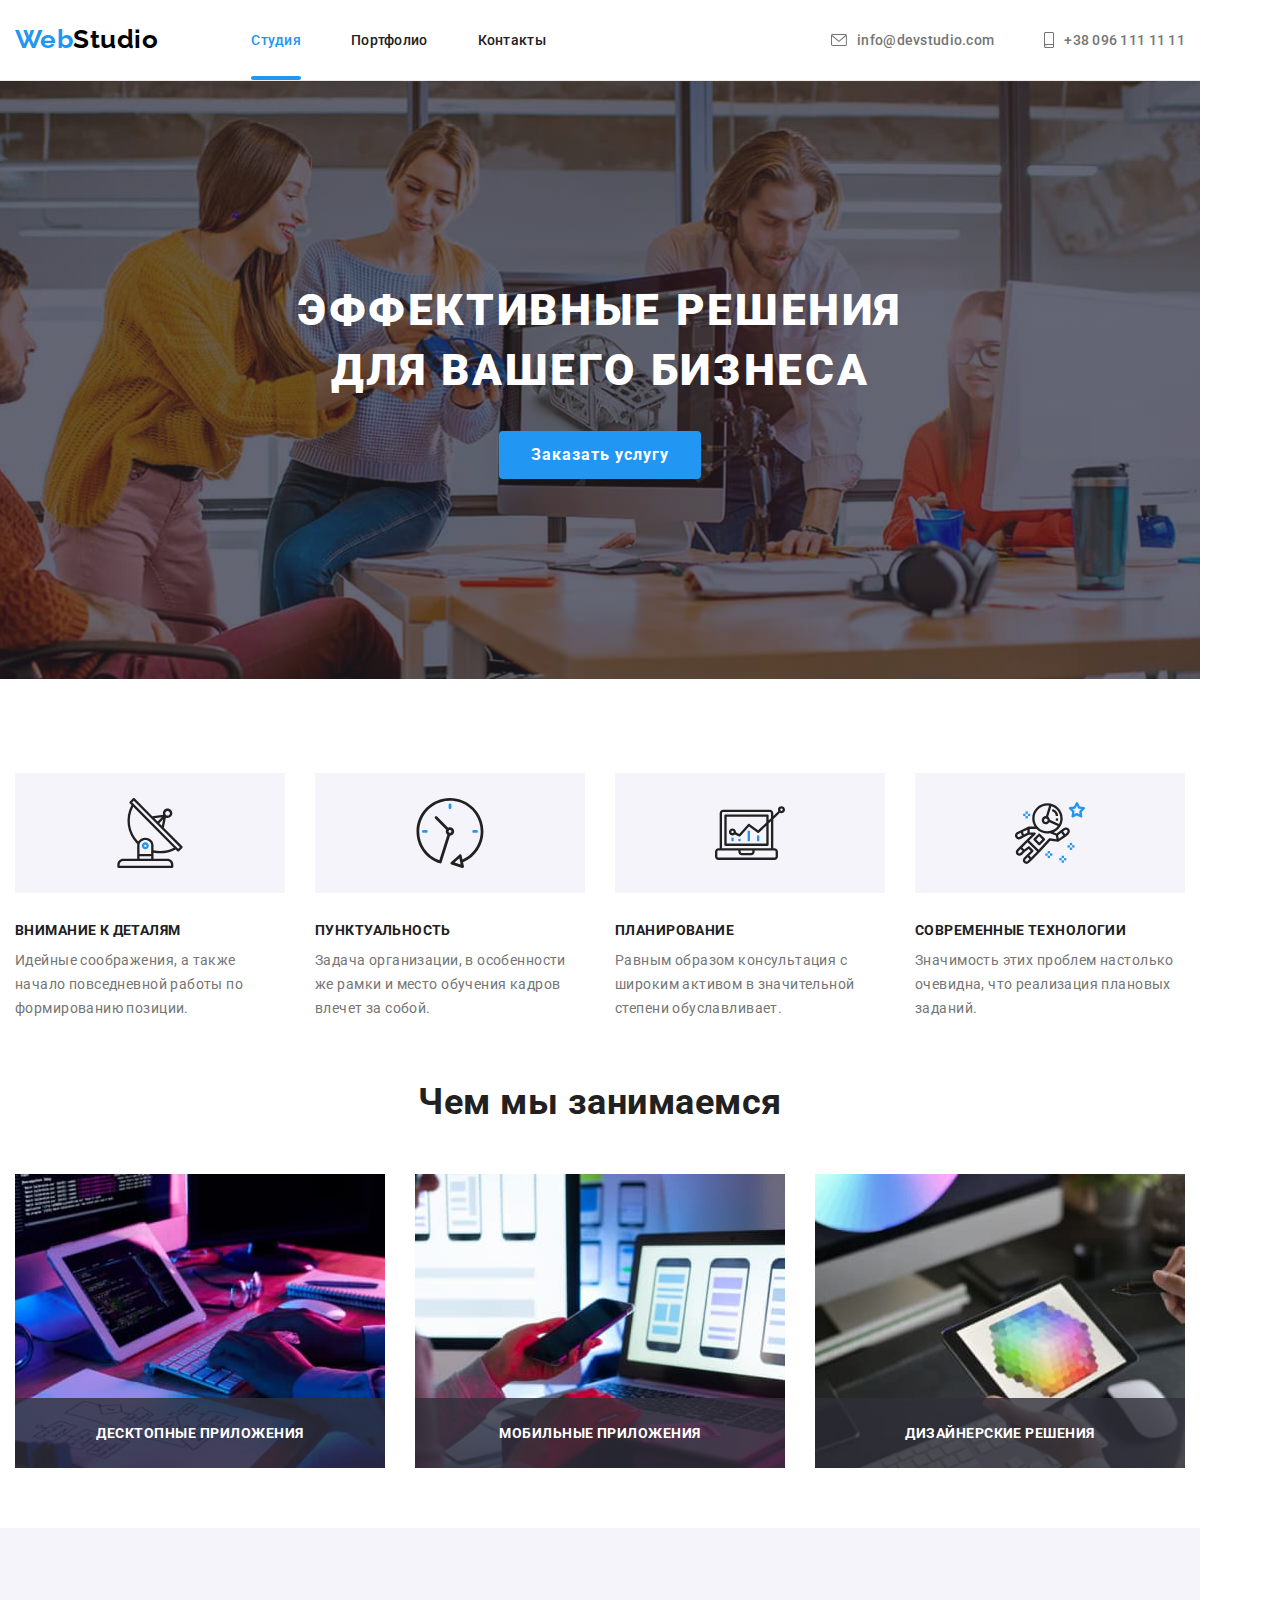
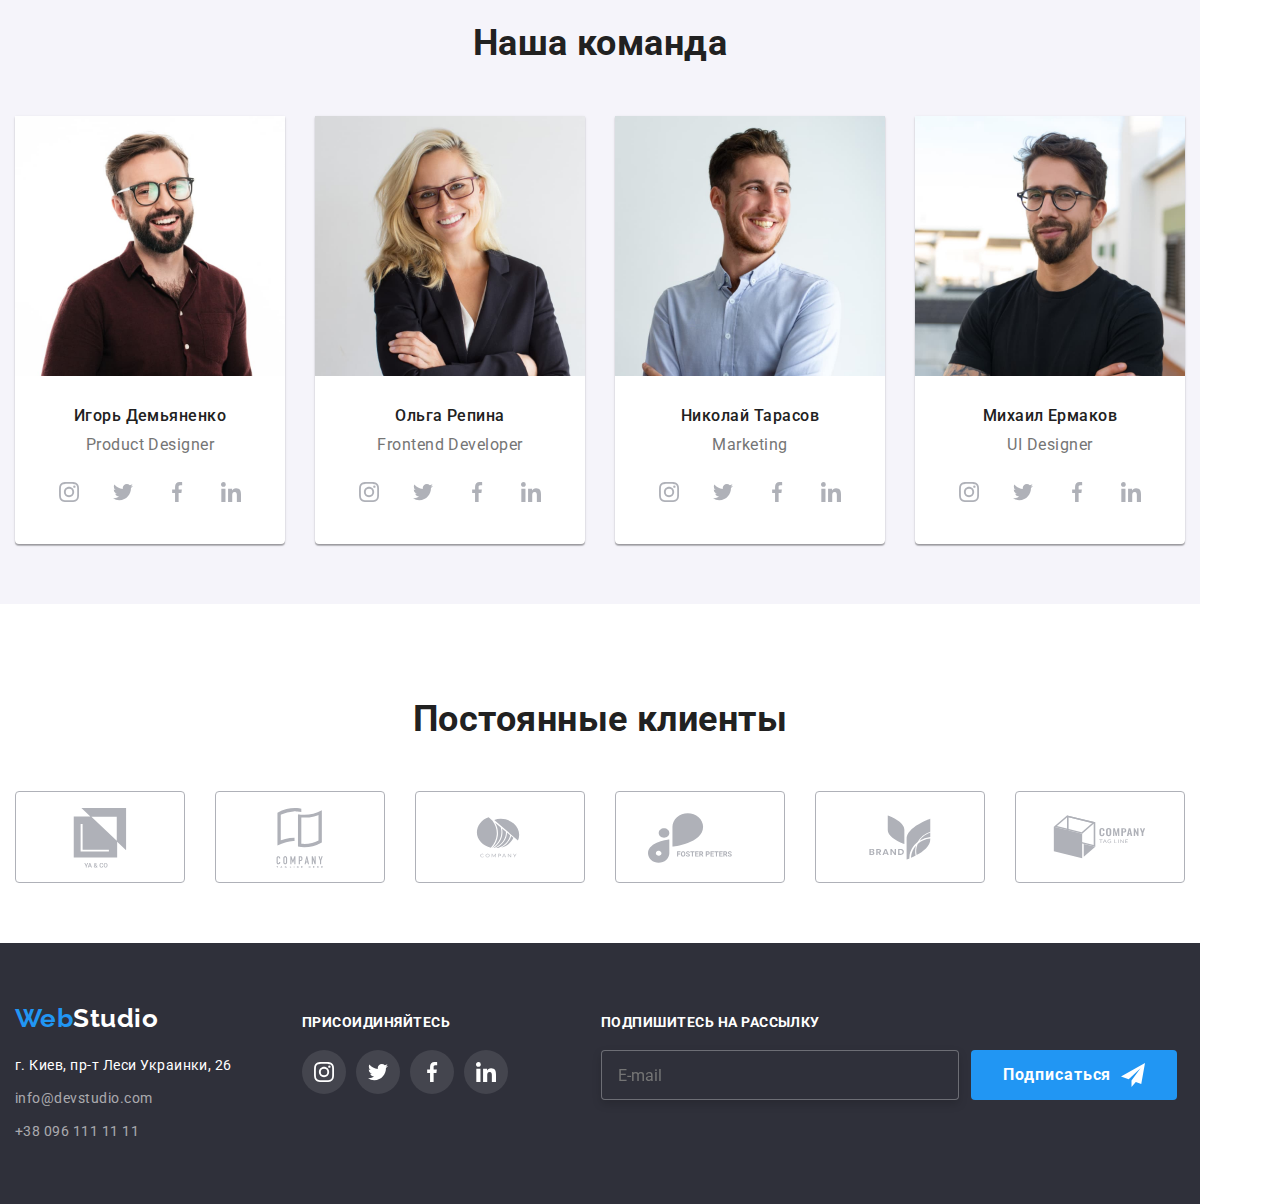
==== index.html @ 5f26db1b "0" ====
<!DOCTYPE html>
<html lang="en">
  <head>
    <meta charset="UTF-8" />
    <meta http-equiv="X-UA-Compatible" content="IE=edge" />
    <meta name="viewport" content="width=device-width, initial-scale=1.0" />
    <title>Devstudio</title>
    <link rel="preconnect" href="https://fonts.googleapis.com" />
    <link rel="preconnect" href="https://fonts.gstatic.com" crossorigin />
    <link
      href="https://fonts.googleapis.com/css2?family=Raleway:wght@700&family=Roboto:wght@400;500;700;900&display=swap"
      rel="stylesheet"
    />
    <link
      rel="stylesheet"
      href="https://cdnjs.cloudflare.com/ajax/libs/modern-normalize/1.1.0/modern-normalize.min.css"
    />
    <link rel="stylesheet" href="./css/main.min.css">
  </head>
  <body>
    <!-- HEADER -->
    <header class="page-header page-header--underline">
      <div class="page-header__positioning container">
        <nav class="main-nav">
          <a href="./index.html" class="main-logo-link">
          Web<span class="main-logo-link--black">Studio</span>
          </a>

          <ul class="main-nav__list list">
            <li class="main-nav__item"><a href="./index.html" class="main-nav__link link main-nav__link--current-page">Студия</a></li>
            <li class="main-nav__item"><a href="./portfolio.html" class="main-nav__link link">Портфолио</a></li>
            <li class="main-nav__item"><a href="" class="main-nav__link link">Контакты</a></li>
          </ul>
        </nav>
        <ul class="page-header__contact list">
          <li class="page-header__item">
            <a href="mailto:info@devstudio.com" class="page-header__link">
              <svg class="page-header__icon" width="16" height="12">
                <use class="" href="./images/symbol-defs.svg#mail"></use></svg>info@devstudio.com</a>
          </li>
          <li class="page-header__item">
            <a href="tel:+380961111111" class="page-header__link">
              <svg class="page-header__icon" width="10" height="16">
                <use class="" href="./images/symbol-defs.svg#icon-smartphone"></use>
              </svg>+38 096 111 11 11</a>
          </li>
        </ul>
      </div>
    </header>

    <main>
      <!-- HERO -->
      <section class="hero-section hero-section--overlay">
        <div class="container">
          <h1 class="hero-section__title">Эффективные решения для вашего бизнеса</h1>
          <button data-modal-open type="button" class=" button hero-section__button--positioning">Заказать услугу</button>
        </div>
      </section>

      <!-- FEATURES -->
      <section class="features section">
        <div class="container">
          <h2 class="section__title visually-hidden">Особености</h2>
          <ul class="features__list list">
            <li class="features__item">
              <div class="features__icon features__icon--antenna"></div>
              <h3 class="features__title">Внимание к деталям</h3>
              <p class="features__description">
                Идейные соображения, а также начало повседневной работы по формированию позиции.
              </p>
            </li>
            <li class="features__item">
              <div class="features__icon features__icon--clock"></div>
              <h3 class="features__title">Пунктуальность</h3>
              <p class="features__description">
                Задача организации, в особенности же рамки и место обучения кадров влечет за собой.
              </p>
            </li>
            <li class="features__item">
              <div class="features__icon features__icon--diagram"></div>
              <h3 class="features__title">Планирование</h3>
              <p class="features__description">
                Равным образом консультация с широким активом в значительной степени обуславливает.
              </p>
            </li>
            <li class="features__item">
              <div class="features__icon features__icon--astronaut"></div>
              <h3 class="features__title">Современные технологии</h3>
              <p class="features__description">
                Значимость этих проблем настолько очевидна, что реализация плановых заданий.
              </p>
            </li>
          </ul>
        </div>
      </section>

      <!-- OUR WORK -->
      <section class="our-work section">
        <div class="container">
          <h2 class="section__title">Чем мы занимаемся</h2>
          <ul class="our-work__examples-list list">
            <li class="our-work__example">
              <img src="./images/box1.jpg" alt="печатает на клавиатуре" width="370" height="294" class="example__image" />
              <h3 class="example__title">Десктопные приложения</h3>
            </li>
            <li class="our-work__example">
              <img src="./images/box2.jpg" alt="Телефон в руках" width="370" height="294" class="example__image"/>
              <h3 class="example__title">Мобильные приложения</h3>
            </li>
            <li class="our-work__example">
              <img src="./images/box3.jpg" alt="Палитра на планшете" width="370" height="294" class="example__image"/>
              <h3 class="example__title">Дизайнерские решения</h3>
            </li>
          </ul>
        </div>
      </section>

      <!-- OUR TEAM -->
      <section class="section our-team">
        <div class="container">
          <h2 class="section__title">Наша команда</h2>
          <ul class="our-team__workers-list list">
            <li class="our-team__worker">
              <img class="worker__foto"
                src="./images/igor-demianenko.jpg"
                alt="Игорь Демьяненко"
                width="270"
                height="260"
              />
              <div class="worker__description">
                <h3 class="worker__name">Игорь Демьяненко</h3>
                <p class="worker__position">Product Designer</p>
                <ul class="social-links__list list">
                  <li>
                    <a href="#" class="social__link">
                      <svg width="20" height="20" class="social__icon">
                        <use
                          href="./images/symbol-defs.svg#icon-instagram"
                          class="social-link-icon"></use>
                      </svg>
                    </a>
                  </li>
                  <li>
                    <a href="#" class="social__link">
                      <svg width="20" height="20" class="social__icon">
                        <use
                          href="./images/symbol-defs.svg#icon-twitter"
                          class="social-link-icon"></use></svg></a>
                  </li>
                  <li>
                    <a href="#" class="social__link">
                      <svg width="20" height="20" class="social__icon">
                        <use
                          href="./images/symbol-defs.svg#icon-facebook"
                          class="social-link-icon"></use></svg></a>
                  </li>
                  <li>
                    <a href="#" class="social__link">
                      <svg width="20" height="20" class="social__icon">
                        <use
                          href="./images/symbol-defs.svg#icon-linkedin"
                          class="social-link-icon"></use></svg></a>
                  </li>
                </ul>
              </div>
            </li>

            
            <li class="our-team__worker">
              <img src="./images/olga-repina.jpg" 
                alt="Ольга Репина" 
                width="270" height="260" 
                class="worker__foto"/>
              <div class="worker__description">
                <h3 class="worker__name">Ольга Репина</h3>
                <p class="worker__position">Frontend Developer</p>
                <ul class="social-links__list list">
                  <li>
                    <a href="#" class="social__link">
                      <svg width="20" height="20" class="social__icon">
                        <use
                          href="./images/symbol-defs.svg#icon-instagram"
                          class="social-link-icon"></use>
                      </svg>
                    </a>
                  </li>
                  <li>
                    <a href="#" class="social__link">
                      <svg width="20" height="20" class="social__icon">
                        <use
                          href="./images/symbol-defs.svg#icon-twitter"
                          class="social-link-icon"></use></svg></a>
                  </li>
                  <li>
                    <a href="#" class="social__link">
                      <svg width="20" height="20" class="social__icon">
                        <use
                          href="./images/symbol-defs.svg#icon-facebook"
                          class="social-link-icon"></use></svg></a>
                  </li>
                  <li>
                    <a href="#" class="social__link">
                      <svg width="20" height="20" class="social__icon">
                        <use
                          href="./images/symbol-defs.svg#icon-linkedin"
                          class="social-link-icon"></use></svg></a>
                  </li>
                </ul>
              </div>

            </li>
            <li class="our-team__worker">
              <img class="worker__foto"
                src="./images/nikolay-tarasov.jpg"
                alt="Николай Тарасов"
                width="270"
                height="260"
              />
              <div class="worker__description">
                <h3 class="worker__name">Николай Тарасов</h3>
                <p class="worker__position">Marketing</p>
                <ul class="social-links__list list">
                  <li>
                    <a href="#" class="social__link">
                      <svg width="20" height="20" class="social__icon">
                        <use
                          href="./images/symbol-defs.svg#icon-instagram"
                          class="social-link-icon"></use>
                      </svg>
                    </a>
                  </li>
                  <li>
                    <a href="#" class="social__link">
                      <svg width="20" height="20" class="social__icon">
                        <use
                          href="./images/symbol-defs.svg#icon-twitter"
                          class="social-link-icon"></use></svg></a>
                  </li>
                  <li>
                    <a href="#" class="social__link">
                      <svg width="20" height="20" class="social__icon">
                        <use
                          href="./images/symbol-defs.svg#icon-facebook"
                          class="social-link-icon"></use></svg></a>
                  </li>
                  <li>
                    <a href="#" class="social__link">
                      <svg width="20" height="20" class="social__icon">
                        <use
                          href="./images/symbol-defs.svg#icon-linkedin"
                          class="social-link-icon"></use></svg></a>
                  </li>
                </ul>
              </div>
            </li>

            <li class="our-team__worker">
              <img class="worker__foto"
                src="./images/mihail-ermakov.jpg"
                alt="Михаил Ермаков"
                width="270"
                height="260"
              />
              <div class="worker__description">
                <h3 class="worker__name">Михаил Ермаков</h3>
                <p class="worker__position">UI Designer</p>
                <ul class="social-links__list list">
                  <li>
                    <a href="#" class="social__link">
                      <svg width="20" height="20" class="social__icon">
                        <use
                          href="./images/symbol-defs.svg#icon-instagram"
                          class="social-link-icon"></use>
                      </svg>
                    </a>
                  </li>
                  <li>
                    <a href="#" class="social__link">
                      <svg width="20" height="20" class="social__icon">
                        <use
                          href="./images/symbol-defs.svg#icon-twitter"
                          class="social-link-icon"></use></svg></a>
                  </li>
                  <li>
                    <a href="#" class="social__link">
                      <svg width="20" height="20" class="social__icon">
                        <use
                          href="./images/symbol-defs.svg#icon-facebook"
                          class="social-link-icon"></use></svg></a>
                  </li>
                  <li>
                    <a href="#" class="social__link">
                      <svg width="20" height="20" class="social__icon">
                        <use
                          href="./images/symbol-defs.svg#icon-linkedin"
                          class="social-link-icon"></use></svg></a>
                  </li>
                </ul>
              </div>
            </li>
          </ul>
        </div>
      </section>

      <!-- REGULAR CLIENTS -->
      <section class="section regular-clients">
        <div class="container">
          <h2 class="section__title">Постоянные клиенты</h2>
          <ul class="regular-clients__list list">
            <li>
              <a href="" class="regular-client__link">
                <svg width="106" height="60" class="client__icon">
                  <use href="./images/symbol-defs.svg#icon-client1" class=""></use></svg ></a>
            </li>
            <li>
              <a href="" class="regular-client__link">
                <svg width="106" height="60" class="client__icon">
                  <use href="./images/symbol-defs.svg#icon-client2" class=""></use></svg></a>
            </li>
            <li>
              <a href="" class="regular-client__link">
                <svg width="106" height="60" class="client__icon">
                  <use href="./images/symbol-defs.svg#icon-client3" class=""></use></svg></a>
            </li>
            <li>
              <a href="" class="regular-client__link">
                <svg width="106" height="60" class="client__icon">
                  <use href="./images/symbol-defs.svg#icon-client4" class=""></use></svg></a>
            </li>
            <li>
              <a href="" class="regular-client__link">
                <svg width="106" height="60" class="client__icon">
                  <use href="./images/symbol-defs.svg#icon-client5" class=""></use></svg></a>
            </li>
            <li>
              <a href="" class="regular-client__link">
                <svg width="106" height="60" class="client__icon">
                  <use href="./images/symbol-defs.svg#icon-client6" class=""></use></svg></a>
            </li>
          </ul>
        </div>
      </section>

      <!-- FOOTER -->
      <footer class="footer">
        <div class="footer_container container">
          <div class="footer-container1">
          <a href="./index.html" class="main-logo-link">Web<span class="main-logo-link--white">Studio</span>
          </a>
      
            <address class="address">
              <ul class="address-list list">
                <li class="contact__map">
                  <a href="https://goo.gl/maps/SLsEW97HyVEE2NXi6" class="map_link" target="_blank"
                    rel="noreferrer nofollow noopener">г. Киев, пр-т Леси Украинки, 26</a>
                </li>
                <li class="address__email">
                  <a href="mailto:info@devstudio.com" class="address-contact">info@devstudio.com</a>
                </li>
                <li class="address__tel">
                  <a href="tel:+380961111111" class="address-contact">+38 096 111 11 11</a>
                </li>
              </ul>
            </address>
          </div>

          <div class="join__container">
            <h3 class="join__title">Присоидиняйтесь</h3>
            <ul class="join-social-links list">
              <li class="join-social-links__item">
                <a href="#" class="join-social__link">
                  <svg width="20" height="20" class="">
                    <use href="./images/symbol-defs.svg#icon-instagram" class=""></use>
                  </svg>
                </a>
              </li>

              <li class="join-social-links__item">
                <a href="#" class="join-social__link">
                  <svg width="20" height="20" class="">
                    <use href="./images/symbol-defs.svg#icon-twitter" class=""></use>
                  </svg></a>
              </li>

              <li class="join-social-links__item">
                <a href="#" class="join-social__link">
                  <svg width="20" height="20" class="">
                    <use href="./images/symbol-defs.svg#icon-facebook" class=""></use>
                  </svg></a>
              </li>

              <li class="join-social-links__item">
                <a href="#" class="join-social__link">
                  <svg width="20" height="20" class="">
                    <use href="./images/symbol-defs.svg#icon-linkedin" class=""></use>
                  </svg></a>
              </li>
            </ul>
          </div>

          <div class="subscribe__container">
            <h3 class="subscribe__title">Подпишитесь на рассылку</h3>
            <form class="subscribe__form">
              <label for="mail"></label>
              <input type="email" name="email" id="email" placeholder="E-mail" class="subscribe__email-input" />
              <button type="submit" class="button">Подписаться<svg width="24" height="24" class="">
                  <use href="./images/symbol-defs.svg#icon-send" class=""></use>
                </svg></button>
            </form>
          </div>
        </div>
      </footer>

        <!-- BACKDROP+MODAL -->
        <div class="backdrop is-hidden" data-modal>
          <div class="modal">
              <button data-modal-close class="modal-close">
              <svg width="11" height="11" class="">
              <use href="./images/symbol-defs.svg#icon-vector" class=""></use>
              </svg></button>
              <h3 class="modal__title">Оставьте свои данные, мы вам перезвоним</h3>
              <form class="modal__form">
                    <label class="form__lable">
                    <span class="form__title">Имя</span>
                    <input type="text" name="name" placeholder="" class="form__input" />
                    <svg class="form__icon" width="18" height="18">
                    <use href="./images/symbol-defs.svg#icon-person-black"></use>
                    </svg>
                    </label>
                    
              
                    <label class="form__lable">
                    <span class="form__title">Телефон</span>
                    <input type="tel" name="tel" class="form__input"/>
                    <svg class="form__icon" width="18" height="18">
                      <use href="./images/symbol-defs.svg#icon-phone-black"></use>
                    </svg>
                    </label>
                    
                  
                  
                    <label class="form__lable">
                    <span class="form__title">Почта</span>
                    <input type="email" name="mail" class="form__input"/>
                    <svg class="form__icon" width="18" height="18">
                      <use href="./images/symbol-defs.svg#icon-email-black"></use>
                    </svg>
                    </label>
                    

                  
                  <label class="form__lable">
                    <span class="form__title">Комментарий</span>
                    <textarea class="comment-area form__input" name="comment" placeholder="Введите текст"></textarea>
                  </label>
                  
                  <label class="field">
                  <input type="checkbox" name="checkbox" class="checkbox" />
                  <span class="check-icon"></span>
                  Соглашаюсь с рассылкой и принимаю<a href="" class="agreement-conditions">Условия договора</a>
                  </label>
                
                  <button type="submit" class="button">Отправить</button>
                
              </form>
          </div>
        </div>
    </main>
    <script src="./js/modal.js"></script>
  </body>
</html>
---- css/main.min.css ----
:root{--accent-color: #2196f3;--primary-white-color: #ffffff;--title-text-color: #212121;--text-color: #757575;--icon-grey: #afb1b8}body{background-color:var(--primary-white-color);color:#212121;font-family:Roboto, sans-serif;font-style:normal;letter-spacing:0.03em}@media screen and (min-width: 480px){body{width:480px}}@media screen and (min-width: 768px){body{width:768px}}@media screen and (min-width: 1200px){body{width:1200px}}button{font-family:'Roboto'}img{display:block}.section{padding-bottom:94px}@media screen and (min-width: 480px){.section{padding-bottom:60px}}.container{width:1200px;padding-left:15px;padding-right:15px;margin-left:auto;margin-right:auto}@media screen and (min-width: 480px){.container{width:480px}}@media screen and (min-width: 768px){.container{width:768px}}@media screen and (min-width: 1200px){.container{width:1200px}}a{text-decoration:none}.list{list-style:none}h1,h2,h3,ul,p{margin:0;padding:0}link{text-decoration:none}.visually-hidden{position:absolute;width:1px;height:1px;margin:-1px;border:0;padding:0;white-space:nowrap;clip-path:inset(100%);clip:rect(0 0 0 0);overflow:hidden}.page-header--underline{border-bottom:1px solid #ececec}.page-header__positioning{display:flex;align-items:center}.page-header .main-logo-link{margin-right:93px}.main-nav{display:flex;justify-content:start;align-items:center}.main-logo-link{color:var(--accent-color);font-family:'Raleway';font-weight:700;font-size:26px;line-height:1.2}@media screen and (max-width: 1199px){.main-logo-link{line-height:1.16}}.main-logo-link--black{color:black}.main-logo-link--white{color:var(--primary-white-color)}.main-nav__list{display:flex}.main-nav__item+.main-nav__item{margin-left:50px}.main-nav__link{display:block;position:relative;padding-top:32px;padding-bottom:32px;transition:color 250ms cubic-bezier(0.4, 0, 0.2, 1);color:var(--title-text-color);font-weight:500;font-size:14px;line-height:16px;letter-spacing:0.02em}.main-nav__link:hover,.main-nav__link:focus{color:var(--accent-color);fill:var(--accent-color);cursor:pointer}.main-nav__link--current-page{color:var(--accent-color)}.main-nav__link--current-page::after{position:absolute;bottom:0;display:block;content:'';width:100%;height:4px;background-color:var(--accent-color);border-radius:2px}.page-header__contact{display:flex;justify-content:flex-end;margin-left:auto}.page-header__item{display:flex;align-items:center}.page-header__item+.page-header__item{margin-left:50px}.page-header__link{display:flex;align-items:center;color:var(--text-color);font-weight:500;font-size:14px;line-height:1.15;letter-spacing:0.02em;transition:color 250ms cubic-bezier(0.4, 0, 0.2, 1)}.page-header__link:hover,.page-header__link:focus{color:var(--accent-color);fill:var(--accent-color);cursor:pointer}.page-header__icon{fill:currentColor;margin-right:10px}.hero-section{padding-top:200px;padding-bottom:200px}@media screen and (max-width: 1199px){.hero-section{padding-top:118px;padding-bottom:118px}}.hero-section--overlay{max-width:1600px;margin:0 auto;background-color:#c4c4c4;background-image:linear-gradient(to right, rgba(47,48,58,0.4), rgba(47,48,58,0.4)),url(../images/hero-foto.jpg);background-position:center;background-size:cover}.hero-section__title{color:var(--primary-white-color);font-weight:900;font-size:44px;line-height:1.36;text-align:center;letter-spacing:0.06em;text-transform:uppercase;width:696px;margin-left:auto;margin-right:auto;margin-bottom:30px}@media screen and (max-width: 1199px){.hero-section__title{font-size:26px;line-height:1.6;width:360px}}.button{display:flex;align-items:center;justify-content:center;min-width:200px;margin-left:auto;margin-right:auto;padding:10px 32px;color:var(--primary-white-color);background-color:var(--accent-color);font-weight:700;font-size:16px;line-height:1.8;letter-spacing:0.06em;border-radius:4px;border:none;transition:background-color 250ms cubic-bezier(0.4, 0, 0.2, 1)}.button:hover,.button:focus{background-color:#188ce8}.features{padding-top:94px}@media screen and (max-width: 1199px){.features{padding-top:60px}}.features__list{display:flex}@media screen and (max-width: 767px){.features__list{display:block}}.features__item{width:270px}@media screen and (max-width: 767px){.features__item{width:450px}}.features__icon::before{content:'';display:block;height:120px;margin-bottom:30px;background-repeat:no-repeat;background-position:center;background-color:#f5f4fa}.features__icon--antenna::before{background-image:url(../images/css-images/antenna.svg)}.features__icon--clock::before{background-image:url(../images/css-images/clock.svg)}.features__icon--diagram::before{background-image:url(../images/css-images/diagram.svg)}.features__icon--astronaut::before{background-image:url(../images/css-images/astronaut.svg)}.features__title+.features__description{margin-top:10px}.features__title{font-style:normal;font-weight:700;font-size:14px;line-height:1.14;letter-spacing:0.03em;text-transform:uppercase;color:var(--title-text-color)}@media screen and (max-width: 767px){.features__title{text-align:center}}.features__item+.features__item{margin-left:30px}@media screen and (max-width: 767px){.features__item+.features__item{margin-left:0;margin-top:30px}}.features__description{font-size:14px;line-height:1.71;color:var(--text-color);letter-spacing:0.03em}@media screen and (max-width: 1199px){.our-work{display:none}}.section__title{text-align:center;font-weight:700;font-size:36px;line-height:1.2}@media screen and (max-width: 1199px){.section__title{font-size:28px;line-height:1.18}}.section__title+.our-work__examples-list{margin-top:50px}.our-work__examples-list{display:flex}.our-work__example+.our-work__example{margin-left:30px}.our-work__example{position:relative}.example__title{position:absolute;bottom:0;display:flex;justify-content:center;align-items:center;width:100%;height:70px;background:rgba(47,48,58,0.8);font-weight:700;font-size:14px;line-height:1.15;text-transform:uppercase;color:var(--primary-white-color)}.our-team{background-color:#f5f4fa;padding-top:94px}@media screen and (max-width: 1199px){.our-team{padding-top:60px}}.section__title+.our-team__workers-list{margin-top:50px}@media screen and (max-width: 1199px){.section__title+.our-team__workers-list{margin-top:30px}}.our-team__workers-list{display:flex}@media screen and (max-width: 767px){.our-team__workers-list{display:block}}.our-team__worker{background-color:var(--primary-white-color);box-shadow:0px 1px 3px rgba(0,0,0,0.12),0px 1px 1px rgba(0,0,0,0.14),0px 2px 1px rgba(0,0,0,0.2);border-radius:0px 0px 4px 4px}@media screen and (max-width: 767px){.our-team__worker:not(:last-child){margin-bottom:30px}}.our-team__worker+.our-team__worker{margin-left:30px}@media screen and (max-width: 767px){.our-team__worker+.our-team__worker{margin-left:0px}}@media screen and (max-width: 767px){.worker__foto{width:450px;height:460px}}.worker__description{padding-top:30px;padding-bottom:30px}@media screen and (max-width: 1199px){.worker__description{padding-bottom:24px}}.worker__name{text-align:center;font-weight:500;font-size:16px;line-height:1.2}.worker__position{text-align:center;font-size:16px;line-height:1.2;color:var(--text-color)}.worker__name+.worker__position{margin-top:10px;margin-bottom:16px}.social-links__list{display:flex;width:206px;margin-left:auto;margin-right:auto;justify-content:space-between}.social__link{display:inline-block;padding:12px;fill:var(--icon-grey);width:44px;height:44px;border-radius:50%;transition:fill 250ms cubic-bezier(0.4, 0, 0.2, 1);transition:background-color 250ms cubic-bezier(0.4, 0, 0.2, 1)}.social__link:hover,.social__link:focus{fill:var(--primary-white-color);border-radius:50%;background-color:#2196f3}.regular-clients{padding-top:94px}@media screen and (max-width: 1199px){.regular-clients{padding-top:60px}}.section__title+.regular-clients__list{margin-top:50px}@media screen and (max-width: 1199px){.section__title+.regular-clients__list{margin-top:30px}}.regular-clients__list{display:flex;justify-content:space-between}@media screen and (max-width: 767px){.regular-clients__list{width:480px;margin:0 -15px}}.regular-client__link{display:flex;width:170px;height:92px;border:1px solid var(--icon-grey);fill:var(--icon-grey);box-sizing:border-box;border-radius:4px;transition:fill 250ms cubic-bezier(0.4, 0, 0.2, 1);transition:border 250ms cubic-bezier(0.4, 0, 0.2, 1)}.regular-client__link:hover,.regular-client__link:focus{border:1px solid var(--accent-color);fill:var(--accent-color)}@media screen and (max-width: 767px){.regular-client__link{width:210px;margin:0 15px}}.client__icon{display:inline-block;margin:16px 32px}.footer{background-color:#2f303a;padding-top:60px;padding-bottom:60px}.footer_container{display:flex;align-items:baseline}.main-logo-link+.address{margin-top:20px}.map_link{color:var(--primary-white-color);font-style:normal;font-size:14px;line-height:1.7}.contact__map+.address__email{margin-top:9px}.address__email+.address__tel{margin-top:9px}.address-contact{display:block;color:var(--text-color);font-style:normal;font-size:14px;line-height:1.7;color:rgba(255,255,255,0.6);transition:color 250ms cubic-bezier(0.4, 0, 0.2, 1)}.address-contact:hover,.address-contact:focus{color:var(--accent-color)}.footer-container1+.join__container{margin-left:70px}.join__title,.subscribe__title{margin-bottom:20px;color:var(--primary-white-color);font-weight:700;font-size:14px;line-height:1.15;text-transform:uppercase}.join-social-links{display:flex;width:206px;margin-left:auto;margin-right:auto;justify-content:space-between}.join-social-links__item{width:44px;height:44px}.join-social__link{width:100%;height:100%;display:flex;justify-content:center;align-items:center;border-radius:50%;background:rgba(255,255,255,0.1);fill:var(--primary-white-color);transition:background-color 250ms cubic-bezier(0.4, 0, 0.2, 1)}.join-social__link:hover,.join-social__link:focus{background-color:#2196f3}.join__container+.subscribe__container{margin-left:93px}.subscribe__form{display:flex}.subscribe__email-input{width:358px;height:50px;border:1px solid rgba(255,255,255,0.3);filter:drop-shadow(0px 4px 4px rgba(0,0,0,0.15));border-radius:4px;background-color:#2F303A;padding-left:16px;color:var(--primary-white-color)}.subscribe__email-input:hover,.subscribe__email-input:focus{border:1px solid var(--accent-color);outline:none}.subscribe__email-input+.button{margin-left:12px}.button svg{margin-left:10px}.backdrop{position:fixed;top:0;left:0;width:100%;height:100%;opacity:1;transition:opacity 1000ms, visibility 1000ms;background:rgba(0,0,0,0.2)}.is-hidden{visibility:hidden;opacity:0;pointer-events:none}.backdrop.is-hidden .modal{transform:translate(-50%, -50%) scale(1.2)}.backdrop .modal{position:absolute;top:50%;left:50%;transform:translate(-50%, -50%) scale(1);transition:transform 250ms;width:528px;height:581px;background-color:var(--primary-white-color);box-shadow:0px 1px 3px rgba(0,0,0,0.12),0px 1px 1px rgba(0,0,0,0.14),0px 2px 1px rgba(0,0,0,0.2);border-radius:4px}.modal-close{position:absolute;transition:fill 250ms cubic-bezier(0.4, 0, 0.2, 1);top:8px;right:8px;display:flex;justify-content:center;align-items:center;padding-left:7px;padding-top:2px;width:30px;height:30px;background-color:var(--primary-white-color);border:1px solid rgba(0,0,0,0.1);border-radius:50%}.modal-close:hover,.modal-close:focus{fill:var(--accent-color)}.modal__title{margin-bottom:12px}.modal{display:flex;flex-direction:column;align-items:center;padding:40px}.form__lable{position:relative;display:flex;flex-direction:column;color:var(--text-color)}.form__lable+.form__lable{margin-top:10px}.form__title{display:block;margin-bottom:4px;font-weight:400;font-size:12px;line-height:14px;letter-spacing:0.01em}.form__input{display:flex;flex-direction:column;width:448px;height:40px;padding-left:40px;border:1px solid rgba(33,33,33,0.2);border-radius:4px;transition:border 250ms cubic-bezier(0.4, 0, 0.2, 1);outline:none}.form__input:hover,.form__input:focus{border-color:var(--accent-color)}.form__input:hover+.form__icon,.form__input:focus+.form__icon{fill:var(--accent-color)}.form__icon{position:absolute;top:30px;left:12px;transition:fill 250ms cubic-bezier(0.4, 0, 0.2, 1)}.comment{width:448px;font-weight:400;font-size:12px;line-height:14px;letter-spacing:0.01em;color:var(--text-color)}.comment-area{resize:none;padding:12px 16px;height:120px;font-weight:400;font-size:12px;line-height:14px;letter-spacing:0.01em}.checkbox{position:absolute;width:1px;height:1px;margin:-1px;border:0;padding:0;clip:rect(0 0 0 0);overflow:hidden}.check-icon{display:inline-block;width:16px;height:15px;margin-right:8px;border:2px solid #2a2a2a;border-radius:2px;transition:background-color 250ms cubic-bezier(0.4, 0, 0.2, 1)}.checkbox:checked+.check-icon{border-color:transparent;background-color:var(--accent-color);background-image:url(../images/Vector1.svg);background-repeat:no-repeat;background-size:contain;background-origin:border-box}.field{display:flex;justify-content:center;align-items:center;height:24px;margin-top:20px;margin-bottom:30px;margin-left:auto;margin-right:auto;display:flex;flex-direction:row;align-items:center;font-weight:400;font-size:14px;line-height:1.71;letter-spacing:0.03em;color:var(--text-color)}.agreement-conditions{margin-left:3px;color:var(--accent-color);text-decoration:underline}.potrtfolio{padding-top:94px}.filtr__list{display:flex;justify-content:center}.filtr__item+.filtr__item{margin-left:8px}.filtr__button{font-weight:500;font-size:16px;line-height:1.6;text-align:center;border-radius:4px;border-style:none;padding:6px 22px;background-color:#f5f4fa;transition:box-shadow 250ms cubic-bezier(0.4, 0, 0.2, 1),color 250ms cubic-bezier(0.4, 0, 0.2, 1),background-color 250ms cubic-bezier(0.4, 0, 0.2, 1)}.filtr__button:hover,.filtr__button:focus{color:var(--primary-white-color);background-color:var(--accent-color);cursor:pointer;box-shadow:0px 3px 1px rgba(0,0,0,0.1),0px 1px 2px rgba(0,0,0,0.08),0px 2px 2px rgba(0,0,0,0.12)}.filtr__list+.projects__list{margin-top:50px}.projects__list{display:flex;flex-wrap:wrap;margin:-15px}.projects__item{margin:15px;width:370px;box-sizing:border-box}.project__link{display:flex;flex-direction:column}.project__link:hover .project__overlay,.project__link:focus .project__overlay{transform:translatey(0);box-shadow:0px 1px 1px rgba(0,0,0,0.12),0px 4px 4px rgba(0,0,0,0.06),1px 4px 6px rgba(0,0,0,0.16);cursor:pointer}.project__card{padding:20px 24px;border:1px solid #eeeeee;border-top:none}.project__title{color:var(--title-text-color);font-weight:700;font-size:18px;line-height:2;letter-spacing:0.06em;text-align:left;margin-bottom:4px}.project__description{font-size:16px;line-height:1.8;color:var(--text-color)}.project__product{position:relative;overflow:hidden;display:flex}.project__overlay{position:absolute;top:0;right:0;transform:translatey(100%);transition:transform 250ms cubic-bezier(0.4, 0, 0.2, 1);padding:63px 24px;font-weight:400;font-size:18px;line-height:1.56;letter-spacing:0.03em;color:var(--primary-white-color);background:rgba(33,150,243,0.9)}
/*# sourceMappingURL=main.min.css.map */
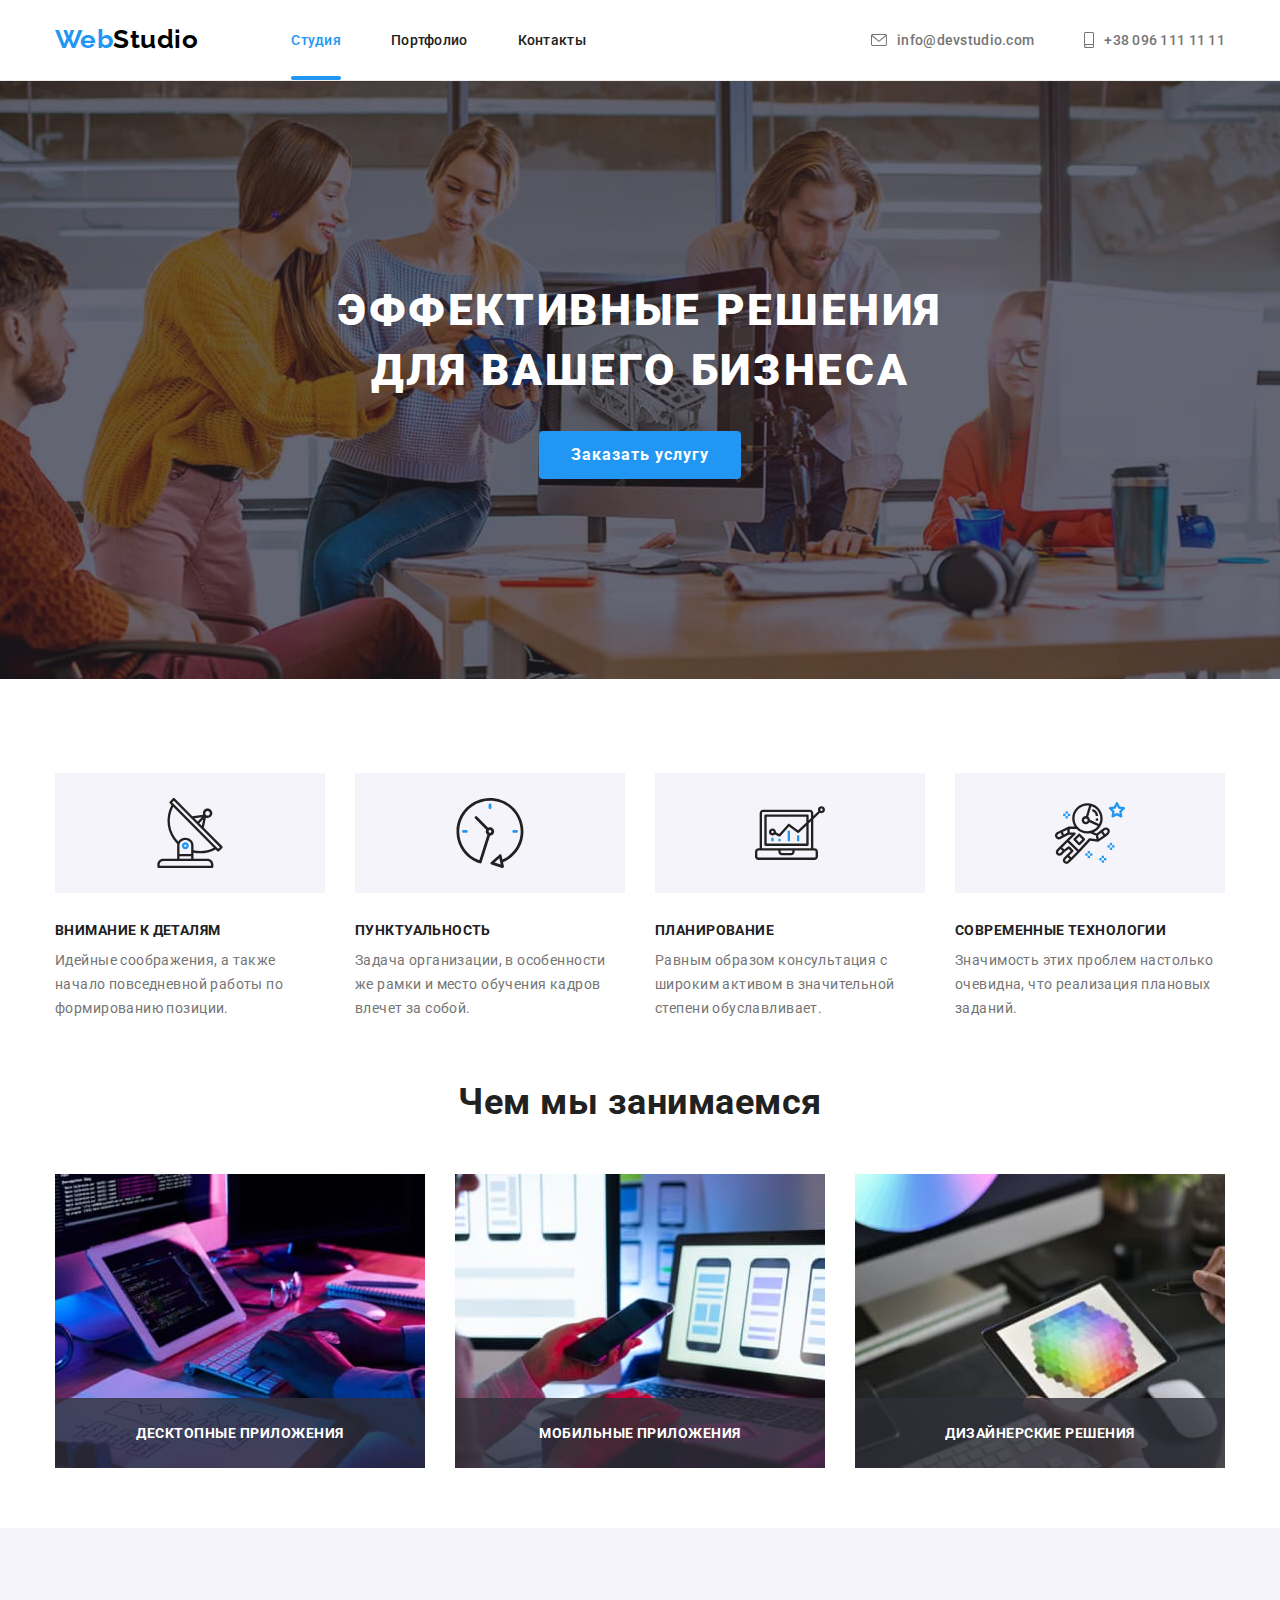
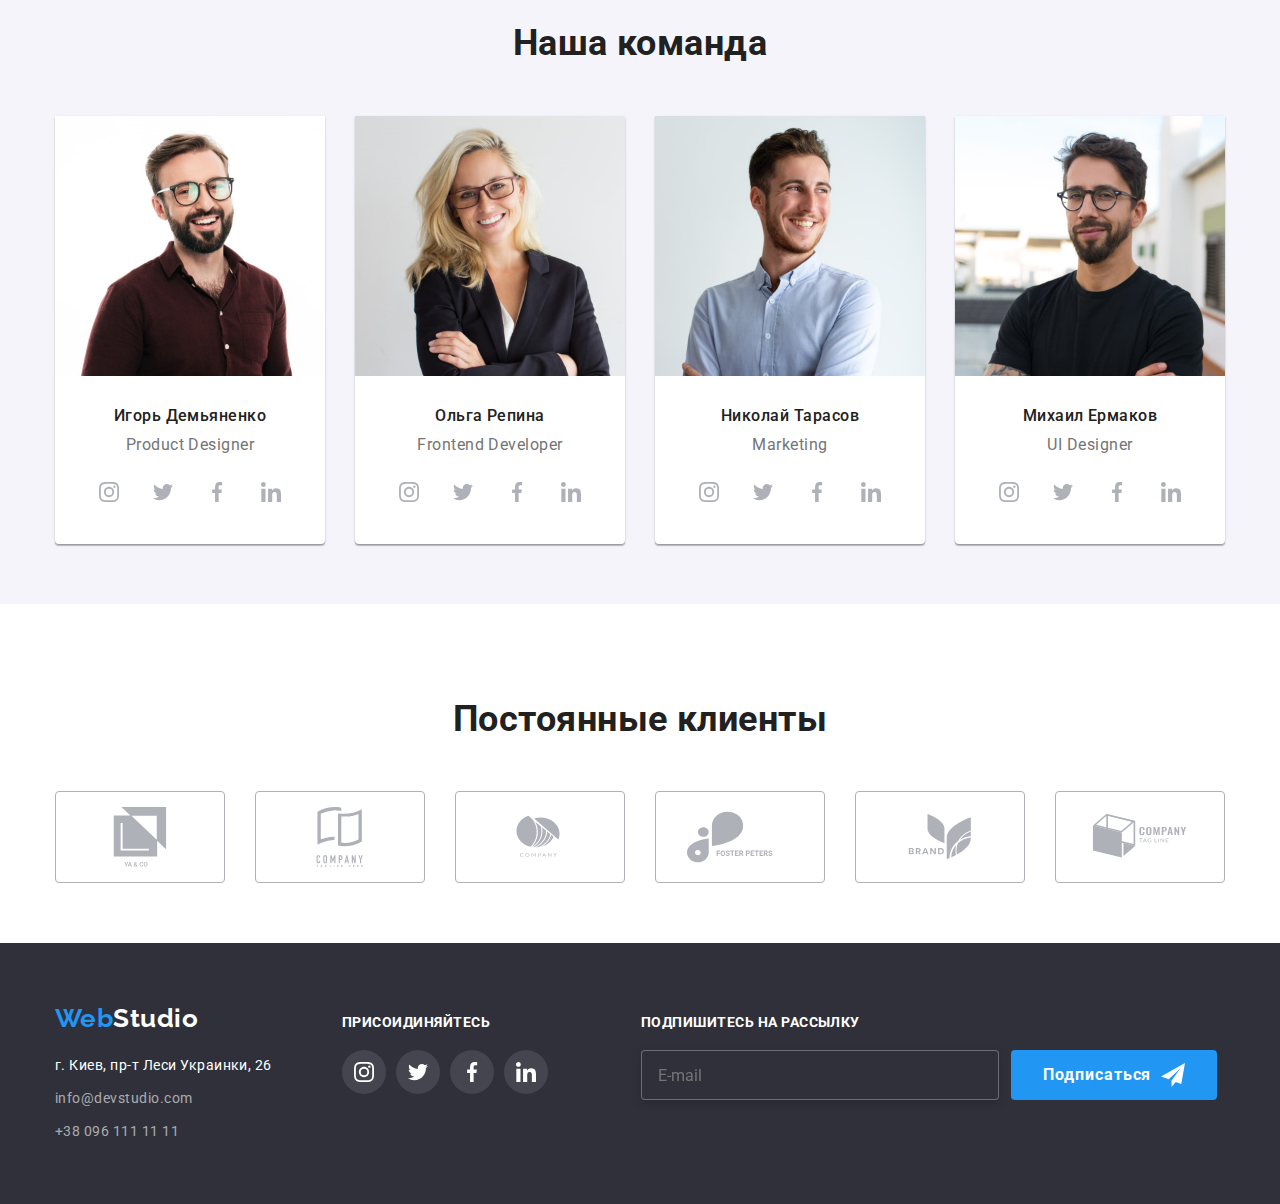
==== commit 36a0a858: "0" ====
--- a/index.html
+++ b/index.html
@@ -307,32 +307,32 @@
         <div class="container">
           <h2 class="section__title">Постоянные клиенты</h2>
           <ul class="regular-clients__list list">
+            <li class="regular-clients__item">
+              <a href="" class="regular-client__link">
+                <svg width="106" height="60" class="client__icon">
+                  <use href="./images/symbol-defs.svg#icon-client1" class=""></use></svg ></a>
+            </li>
             <li>
               <a href="" class="regular-client__link">
                 <svg width="106" height="60" class="client__icon">
-                  <use href="./images/symbol-defs.svg#icon-client1" class=""></use></svg ></a>
-            </li>
-            <li>
-              <a href="" class="regular-client__link">
-                <svg width="106" height="60" class="client__icon">
                   <use href="./images/symbol-defs.svg#icon-client2" class=""></use></svg></a>
             </li>
-            <li>
+            <li class="regular-clients__item">
               <a href="" class="regular-client__link">
                 <svg width="106" height="60" class="client__icon">
                   <use href="./images/symbol-defs.svg#icon-client3" class=""></use></svg></a>
             </li>
-            <li>
+            <li class="regular-clients__item">
               <a href="" class="regular-client__link">
                 <svg width="106" height="60" class="client__icon">
                   <use href="./images/symbol-defs.svg#icon-client4" class=""></use></svg></a>
             </li>
-            <li>
+            <li class="regular-clients__item">
               <a href="" class="regular-client__link">
                 <svg width="106" height="60" class="client__icon">
                   <use href="./images/symbol-defs.svg#icon-client5" class=""></use></svg></a>
             </li>
-            <li>
+            <li class="regular-clients__item">
               <a href="" class="regular-client__link">
                 <svg width="106" height="60" class="client__icon">
                   <use href="./images/symbol-defs.svg#icon-client6" class=""></use></svg></a>
--- a/css/main.min.css
+++ b/css/main.min.css
@@ -1,2 +1,2 @@
-:root{--accent-color: #2196f3;--primary-white-color: #ffffff;--title-text-color: #212121;--text-color: #757575;--icon-grey: #afb1b8}body{background-color:var(--primary-white-color);color:#212121;font-family:Roboto, sans-serif;font-style:normal;letter-spacing:0.03em}@media screen and (min-width: 480px){body{width:480px}}@media screen and (min-width: 768px){body{width:768px}}@media screen and (min-width: 1200px){body{width:1200px}}button{font-family:'Roboto'}img{display:block}.section{padding-bottom:94px}@media screen and (min-width: 480px){.section{padding-bottom:60px}}.container{width:1200px;padding-left:15px;padding-right:15px;margin-left:auto;margin-right:auto}@media screen and (min-width: 480px){.container{width:480px}}@media screen and (min-width: 768px){.container{width:768px}}@media screen and (min-width: 1200px){.container{width:1200px}}a{text-decoration:none}.list{list-style:none}h1,h2,h3,ul,p{margin:0;padding:0}link{text-decoration:none}.visually-hidden{position:absolute;width:1px;height:1px;margin:-1px;border:0;padding:0;white-space:nowrap;clip-path:inset(100%);clip:rect(0 0 0 0);overflow:hidden}.page-header--underline{border-bottom:1px solid #ececec}.page-header__positioning{display:flex;align-items:center}.page-header .main-logo-link{margin-right:93px}.main-nav{display:flex;justify-content:start;align-items:center}.main-logo-link{color:var(--accent-color);font-family:'Raleway';font-weight:700;font-size:26px;line-height:1.2}@media screen and (max-width: 1199px){.main-logo-link{line-height:1.16}}.main-logo-link--black{color:black}.main-logo-link--white{color:var(--primary-white-color)}.main-nav__list{display:flex}.main-nav__item+.main-nav__item{margin-left:50px}.main-nav__link{display:block;position:relative;padding-top:32px;padding-bottom:32px;transition:color 250ms cubic-bezier(0.4, 0, 0.2, 1);color:var(--title-text-color);font-weight:500;font-size:14px;line-height:16px;letter-spacing:0.02em}.main-nav__link:hover,.main-nav__link:focus{color:var(--accent-color);fill:var(--accent-color);cursor:pointer}.main-nav__link--current-page{color:var(--accent-color)}.main-nav__link--current-page::after{position:absolute;bottom:0;display:block;content:'';width:100%;height:4px;background-color:var(--accent-color);border-radius:2px}.page-header__contact{display:flex;justify-content:flex-end;margin-left:auto}.page-header__item{display:flex;align-items:center}.page-header__item+.page-header__item{margin-left:50px}.page-header__link{display:flex;align-items:center;color:var(--text-color);font-weight:500;font-size:14px;line-height:1.15;letter-spacing:0.02em;transition:color 250ms cubic-bezier(0.4, 0, 0.2, 1)}.page-header__link:hover,.page-header__link:focus{color:var(--accent-color);fill:var(--accent-color);cursor:pointer}.page-header__icon{fill:currentColor;margin-right:10px}.hero-section{padding-top:200px;padding-bottom:200px}@media screen and (max-width: 1199px){.hero-section{padding-top:118px;padding-bottom:118px}}.hero-section--overlay{max-width:1600px;margin:0 auto;background-color:#c4c4c4;background-image:linear-gradient(to right, rgba(47,48,58,0.4), rgba(47,48,58,0.4)),url(../images/hero-foto.jpg);background-position:center;background-size:cover}.hero-section__title{color:var(--primary-white-color);font-weight:900;font-size:44px;line-height:1.36;text-align:center;letter-spacing:0.06em;text-transform:uppercase;width:696px;margin-left:auto;margin-right:auto;margin-bottom:30px}@media screen and (max-width: 1199px){.hero-section__title{font-size:26px;line-height:1.6;width:360px}}.button{display:flex;align-items:center;justify-content:center;min-width:200px;margin-left:auto;margin-right:auto;padding:10px 32px;color:var(--primary-white-color);background-color:var(--accent-color);font-weight:700;font-size:16px;line-height:1.8;letter-spacing:0.06em;border-radius:4px;border:none;transition:background-color 250ms cubic-bezier(0.4, 0, 0.2, 1)}.button:hover,.button:focus{background-color:#188ce8}.features{padding-top:94px}@media screen and (max-width: 1199px){.features{padding-top:60px}}.features__list{display:flex}@media screen and (max-width: 767px){.features__list{display:block}}.features__item{width:270px}@media screen and (max-width: 767px){.features__item{width:450px}}.features__icon::before{content:'';display:block;height:120px;margin-bottom:30px;background-repeat:no-repeat;background-position:center;background-color:#f5f4fa}.features__icon--antenna::before{background-image:url(../images/css-images/antenna.svg)}.features__icon--clock::before{background-image:url(../images/css-images/clock.svg)}.features__icon--diagram::before{background-image:url(../images/css-images/diagram.svg)}.features__icon--astronaut::before{background-image:url(../images/css-images/astronaut.svg)}.features__title+.features__description{margin-top:10px}.features__title{font-style:normal;font-weight:700;font-size:14px;line-height:1.14;letter-spacing:0.03em;text-transform:uppercase;color:var(--title-text-color)}@media screen and (max-width: 767px){.features__title{text-align:center}}.features__item+.features__item{margin-left:30px}@media screen and (max-width: 767px){.features__item+.features__item{margin-left:0;margin-top:30px}}.features__description{font-size:14px;line-height:1.71;color:var(--text-color);letter-spacing:0.03em}@media screen and (max-width: 1199px){.our-work{display:none}}.section__title{text-align:center;font-weight:700;font-size:36px;line-height:1.2}@media screen and (max-width: 1199px){.section__title{font-size:28px;line-height:1.18}}.section__title+.our-work__examples-list{margin-top:50px}.our-work__examples-list{display:flex}.our-work__example+.our-work__example{margin-left:30px}.our-work__example{position:relative}.example__title{position:absolute;bottom:0;display:flex;justify-content:center;align-items:center;width:100%;height:70px;background:rgba(47,48,58,0.8);font-weight:700;font-size:14px;line-height:1.15;text-transform:uppercase;color:var(--primary-white-color)}.our-team{background-color:#f5f4fa;padding-top:94px}@media screen and (max-width: 1199px){.our-team{padding-top:60px}}.section__title+.our-team__workers-list{margin-top:50px}@media screen and (max-width: 1199px){.section__title+.our-team__workers-list{margin-top:30px}}.our-team__workers-list{display:flex}@media screen and (max-width: 767px){.our-team__workers-list{display:block}}.our-team__worker{background-color:var(--primary-white-color);box-shadow:0px 1px 3px rgba(0,0,0,0.12),0px 1px 1px rgba(0,0,0,0.14),0px 2px 1px rgba(0,0,0,0.2);border-radius:0px 0px 4px 4px}@media screen and (max-width: 767px){.our-team__worker:not(:last-child){margin-bottom:30px}}.our-team__worker+.our-team__worker{margin-left:30px}@media screen and (max-width: 767px){.our-team__worker+.our-team__worker{margin-left:0px}}@media screen and (max-width: 767px){.worker__foto{width:450px;height:460px}}.worker__description{padding-top:30px;padding-bottom:30px}@media screen and (max-width: 1199px){.worker__description{padding-bottom:24px}}.worker__name{text-align:center;font-weight:500;font-size:16px;line-height:1.2}.worker__position{text-align:center;font-size:16px;line-height:1.2;color:var(--text-color)}.worker__name+.worker__position{margin-top:10px;margin-bottom:16px}.social-links__list{display:flex;width:206px;margin-left:auto;margin-right:auto;justify-content:space-between}.social__link{display:inline-block;padding:12px;fill:var(--icon-grey);width:44px;height:44px;border-radius:50%;transition:fill 250ms cubic-bezier(0.4, 0, 0.2, 1);transition:background-color 250ms cubic-bezier(0.4, 0, 0.2, 1)}.social__link:hover,.social__link:focus{fill:var(--primary-white-color);border-radius:50%;background-color:#2196f3}.regular-clients{padding-top:94px}@media screen and (max-width: 1199px){.regular-clients{padding-top:60px}}.section__title+.regular-clients__list{margin-top:50px}@media screen and (max-width: 1199px){.section__title+.regular-clients__list{margin-top:30px}}.regular-clients__list{display:flex;justify-content:space-between}@media screen and (max-width: 767px){.regular-clients__list{width:480px;margin:0 -15px}}.regular-client__link{display:flex;width:170px;height:92px;border:1px solid var(--icon-grey);fill:var(--icon-grey);box-sizing:border-box;border-radius:4px;transition:fill 250ms cubic-bezier(0.4, 0, 0.2, 1);transition:border 250ms cubic-bezier(0.4, 0, 0.2, 1)}.regular-client__link:hover,.regular-client__link:focus{border:1px solid var(--accent-color);fill:var(--accent-color)}@media screen and (max-width: 767px){.regular-client__link{width:210px;margin:0 15px}}.client__icon{display:inline-block;margin:16px 32px}.footer{background-color:#2f303a;padding-top:60px;padding-bottom:60px}.footer_container{display:flex;align-items:baseline}.main-logo-link+.address{margin-top:20px}.map_link{color:var(--primary-white-color);font-style:normal;font-size:14px;line-height:1.7}.contact__map+.address__email{margin-top:9px}.address__email+.address__tel{margin-top:9px}.address-contact{display:block;color:var(--text-color);font-style:normal;font-size:14px;line-height:1.7;color:rgba(255,255,255,0.6);transition:color 250ms cubic-bezier(0.4, 0, 0.2, 1)}.address-contact:hover,.address-contact:focus{color:var(--accent-color)}.footer-container1+.join__container{margin-left:70px}.join__title,.subscribe__title{margin-bottom:20px;color:var(--primary-white-color);font-weight:700;font-size:14px;line-height:1.15;text-transform:uppercase}.join-social-links{display:flex;width:206px;margin-left:auto;margin-right:auto;justify-content:space-between}.join-social-links__item{width:44px;height:44px}.join-social__link{width:100%;height:100%;display:flex;justify-content:center;align-items:center;border-radius:50%;background:rgba(255,255,255,0.1);fill:var(--primary-white-color);transition:background-color 250ms cubic-bezier(0.4, 0, 0.2, 1)}.join-social__link:hover,.join-social__link:focus{background-color:#2196f3}.join__container+.subscribe__container{margin-left:93px}.subscribe__form{display:flex}.subscribe__email-input{width:358px;height:50px;border:1px solid rgba(255,255,255,0.3);filter:drop-shadow(0px 4px 4px rgba(0,0,0,0.15));border-radius:4px;background-color:#2F303A;padding-left:16px;color:var(--primary-white-color)}.subscribe__email-input:hover,.subscribe__email-input:focus{border:1px solid var(--accent-color);outline:none}.subscribe__email-input+.button{margin-left:12px}.button svg{margin-left:10px}.backdrop{position:fixed;top:0;left:0;width:100%;height:100%;opacity:1;transition:opacity 1000ms, visibility 1000ms;background:rgba(0,0,0,0.2)}.is-hidden{visibility:hidden;opacity:0;pointer-events:none}.backdrop.is-hidden .modal{transform:translate(-50%, -50%) scale(1.2)}.backdrop .modal{position:absolute;top:50%;left:50%;transform:translate(-50%, -50%) scale(1);transition:transform 250ms;width:528px;height:581px;background-color:var(--primary-white-color);box-shadow:0px 1px 3px rgba(0,0,0,0.12),0px 1px 1px rgba(0,0,0,0.14),0px 2px 1px rgba(0,0,0,0.2);border-radius:4px}.modal-close{position:absolute;transition:fill 250ms cubic-bezier(0.4, 0, 0.2, 1);top:8px;right:8px;display:flex;justify-content:center;align-items:center;padding-left:7px;padding-top:2px;width:30px;height:30px;background-color:var(--primary-white-color);border:1px solid rgba(0,0,0,0.1);border-radius:50%}.modal-close:hover,.modal-close:focus{fill:var(--accent-color)}.modal__title{margin-bottom:12px}.modal{display:flex;flex-direction:column;align-items:center;padding:40px}.form__lable{position:relative;display:flex;flex-direction:column;color:var(--text-color)}.form__lable+.form__lable{margin-top:10px}.form__title{display:block;margin-bottom:4px;font-weight:400;font-size:12px;line-height:14px;letter-spacing:0.01em}.form__input{display:flex;flex-direction:column;width:448px;height:40px;padding-left:40px;border:1px solid rgba(33,33,33,0.2);border-radius:4px;transition:border 250ms cubic-bezier(0.4, 0, 0.2, 1);outline:none}.form__input:hover,.form__input:focus{border-color:var(--accent-color)}.form__input:hover+.form__icon,.form__input:focus+.form__icon{fill:var(--accent-color)}.form__icon{position:absolute;top:30px;left:12px;transition:fill 250ms cubic-bezier(0.4, 0, 0.2, 1)}.comment{width:448px;font-weight:400;font-size:12px;line-height:14px;letter-spacing:0.01em;color:var(--text-color)}.comment-area{resize:none;padding:12px 16px;height:120px;font-weight:400;font-size:12px;line-height:14px;letter-spacing:0.01em}.checkbox{position:absolute;width:1px;height:1px;margin:-1px;border:0;padding:0;clip:rect(0 0 0 0);overflow:hidden}.check-icon{display:inline-block;width:16px;height:15px;margin-right:8px;border:2px solid #2a2a2a;border-radius:2px;transition:background-color 250ms cubic-bezier(0.4, 0, 0.2, 1)}.checkbox:checked+.check-icon{border-color:transparent;background-color:var(--accent-color);background-image:url(../images/Vector1.svg);background-repeat:no-repeat;background-size:contain;background-origin:border-box}.field{display:flex;justify-content:center;align-items:center;height:24px;margin-top:20px;margin-bottom:30px;margin-left:auto;margin-right:auto;display:flex;flex-direction:row;align-items:center;font-weight:400;font-size:14px;line-height:1.71;letter-spacing:0.03em;color:var(--text-color)}.agreement-conditions{margin-left:3px;color:var(--accent-color);text-decoration:underline}.potrtfolio{padding-top:94px}.filtr__list{display:flex;justify-content:center}.filtr__item+.filtr__item{margin-left:8px}.filtr__button{font-weight:500;font-size:16px;line-height:1.6;text-align:center;border-radius:4px;border-style:none;padding:6px 22px;background-color:#f5f4fa;transition:box-shadow 250ms cubic-bezier(0.4, 0, 0.2, 1),color 250ms cubic-bezier(0.4, 0, 0.2, 1),background-color 250ms cubic-bezier(0.4, 0, 0.2, 1)}.filtr__button:hover,.filtr__button:focus{color:var(--primary-white-color);background-color:var(--accent-color);cursor:pointer;box-shadow:0px 3px 1px rgba(0,0,0,0.1),0px 1px 2px rgba(0,0,0,0.08),0px 2px 2px rgba(0,0,0,0.12)}.filtr__list+.projects__list{margin-top:50px}.projects__list{display:flex;flex-wrap:wrap;margin:-15px}.projects__item{margin:15px;width:370px;box-sizing:border-box}.project__link{display:flex;flex-direction:column}.project__link:hover .project__overlay,.project__link:focus .project__overlay{transform:translatey(0);box-shadow:0px 1px 1px rgba(0,0,0,0.12),0px 4px 4px rgba(0,0,0,0.06),1px 4px 6px rgba(0,0,0,0.16);cursor:pointer}.project__card{padding:20px 24px;border:1px solid #eeeeee;border-top:none}.project__title{color:var(--title-text-color);font-weight:700;font-size:18px;line-height:2;letter-spacing:0.06em;text-align:left;margin-bottom:4px}.project__description{font-size:16px;line-height:1.8;color:var(--text-color)}.project__product{position:relative;overflow:hidden;display:flex}.project__overlay{position:absolute;top:0;right:0;transform:translatey(100%);transition:transform 250ms cubic-bezier(0.4, 0, 0.2, 1);padding:63px 24px;font-weight:400;font-size:18px;line-height:1.56;letter-spacing:0.03em;color:var(--primary-white-color);background:rgba(33,150,243,0.9)}
+:root{--accent-color: #2196f3;--primary-white-color: #ffffff;--title-text-color: #212121;--text-color: #757575;--icon-grey: #afb1b8}body{background-color:var(--primary-white-color);color:#212121;font-family:Roboto, sans-serif;font-style:normal;letter-spacing:0.03em}button{font-family:'Roboto'}img{display:block}.section{padding-bottom:94px}@media screen and (min-width: 480px){.section{padding-bottom:60px}}.container{width:1200px;padding-left:15px;padding-right:15px;margin-left:auto;margin-right:auto}@media screen and (min-width: 480px){.container{width:480px}}@media screen and (min-width: 768px){.container{width:768px}}@media screen and (min-width: 1200px){.container{width:1200px}}a{text-decoration:none}.list{list-style:none}h1,h2,h3,ul,p{margin:0;padding:0}link{text-decoration:none}.visually-hidden{position:absolute;width:1px;height:1px;margin:-1px;border:0;padding:0;white-space:nowrap;clip-path:inset(100%);clip:rect(0 0 0 0);overflow:hidden}.page-header--underline{border-bottom:1px solid #ececec}.page-header__positioning{display:flex;align-items:center}.page-header .main-logo-link{margin-right:93px}.main-nav{display:flex;justify-content:start;align-items:center}.main-logo-link{color:var(--accent-color);font-family:'Raleway';font-weight:700;font-size:26px;line-height:1.2}@media screen and (max-width: 1199px){.main-logo-link{line-height:1.16}}.main-logo-link--black{color:black}.main-logo-link--white{color:var(--primary-white-color)}.main-nav__list{display:flex}@media screen and (max-width: 767px){.main-nav__list{display:none}}.main-nav__item+.main-nav__item{margin-left:50px}.main-nav__link{display:block;position:relative;padding-top:32px;padding-bottom:32px;transition:color 250ms cubic-bezier(0.4, 0, 0.2, 1);color:var(--title-text-color);font-weight:500;font-size:14px;line-height:16px;letter-spacing:0.02em}.main-nav__link:hover,.main-nav__link:focus{color:var(--accent-color);fill:var(--accent-color);cursor:pointer}.main-nav__link--current-page{color:var(--accent-color)}.main-nav__link--current-page::after{position:absolute;bottom:0;display:block;content:'';width:100%;height:4px;background-color:var(--accent-color);border-radius:2px}.page-header__contact{display:flex;justify-content:flex-end;margin-left:auto}@media screen and (max-width: 767px){.page-header__contact{display:none}}.page-header__item{display:flex;align-items:center}.page-header__item+.page-header__item{margin-left:50px}.page-header__link{display:flex;align-items:center;color:var(--text-color);font-weight:500;font-size:14px;line-height:1.15;letter-spacing:0.02em;transition:color 250ms cubic-bezier(0.4, 0, 0.2, 1)}.page-header__link:hover,.page-header__link:focus{color:var(--accent-color);fill:var(--accent-color);cursor:pointer}.page-header__icon{fill:currentColor;margin-right:10px}.hero-section{padding-top:200px;padding-bottom:200px}@media screen and (max-width: 1199px){.hero-section{padding-top:118px;padding-bottom:118px}}.hero-section--overlay{max-width:1600px;margin:0 auto;background-color:#c4c4c4;background-image:linear-gradient(to right, rgba(47,48,58,0.4), rgba(47,48,58,0.4)),url(../images/hero-foto.jpg);background-position:center;background-size:cover}.hero-section__title{color:var(--primary-white-color);font-weight:900;font-size:44px;line-height:1.36;text-align:center;letter-spacing:0.06em;text-transform:uppercase;width:696px;margin-left:auto;margin-right:auto;margin-bottom:30px}@media screen and (max-width: 1199px){.hero-section__title{font-size:26px;line-height:1.6;width:360px}}.button{display:flex;align-items:center;justify-content:center;min-width:200px;margin-left:auto;margin-right:auto;padding:10px 32px;color:var(--primary-white-color);background-color:var(--accent-color);font-weight:700;font-size:16px;line-height:1.8;letter-spacing:0.06em;border-radius:4px;border:none;transition:background-color 250ms cubic-bezier(0.4, 0, 0.2, 1)}.button:hover,.button:focus{background-color:#188ce8}.features{padding-top:94px}@media screen and (max-width: 1199px){.features{padding-top:60px}}.features__list{display:flex}@media screen and (max-width: 767px){.features__list{display:block}}.features__item{width:270px}@media screen and (max-width: 767px){.features__item{width:450px}}.features__icon::before{content:'';display:block;height:120px;margin-bottom:30px;background-repeat:no-repeat;background-position:center;background-color:#f5f4fa}.features__icon--antenna::before{background-image:url(../images/css-images/antenna.svg)}.features__icon--clock::before{background-image:url(../images/css-images/clock.svg)}.features__icon--diagram::before{background-image:url(../images/css-images/diagram.svg)}.features__icon--astronaut::before{background-image:url(../images/css-images/astronaut.svg)}.features__title+.features__description{margin-top:10px}.features__title{font-style:normal;font-weight:700;font-size:14px;line-height:1.14;letter-spacing:0.03em;text-transform:uppercase;color:var(--title-text-color)}@media screen and (max-width: 767px){.features__title{text-align:center}}.features__item+.features__item{margin-left:30px}@media screen and (max-width: 767px){.features__item+.features__item{margin-left:0;margin-top:30px}}.features__description{font-size:14px;line-height:1.71;color:var(--text-color);letter-spacing:0.03em}@media screen and (max-width: 1199px){.our-work{display:none}}.section__title{text-align:center;font-weight:700;font-size:36px;line-height:1.2}@media screen and (max-width: 1199px){.section__title{font-size:28px;line-height:1.18}}.section__title+.our-work__examples-list{margin-top:50px}.our-work__examples-list{display:flex}.our-work__example+.our-work__example{margin-left:30px}.our-work__example{position:relative}.example__title{position:absolute;bottom:0;display:flex;justify-content:center;align-items:center;width:100%;height:70px;background:rgba(47,48,58,0.8);font-weight:700;font-size:14px;line-height:1.15;text-transform:uppercase;color:var(--primary-white-color)}.our-team{background-color:#f5f4fa;padding-top:94px}@media screen and (max-width: 1199px){.our-team{padding-top:60px}}.section__title+.our-team__workers-list{margin-top:50px}@media screen and (max-width: 1199px){.section__title+.our-team__workers-list{margin-top:30px}}.our-team__workers-list{display:flex}@media screen and (max-width: 767px){.our-team__workers-list{display:block}}.our-team__worker{background-color:var(--primary-white-color);box-shadow:0px 1px 3px rgba(0,0,0,0.12),0px 1px 1px rgba(0,0,0,0.14),0px 2px 1px rgba(0,0,0,0.2);border-radius:0px 0px 4px 4px}@media screen and (max-width: 767px){.our-team__worker:not(:last-child){margin-bottom:30px}}.our-team__worker+.our-team__worker{margin-left:30px}@media screen and (max-width: 767px){.our-team__worker+.our-team__worker{margin-left:0px}}@media screen and (max-width: 767px){.worker__foto{width:450px;height:460px}}.worker__description{padding-top:30px;padding-bottom:30px}@media screen and (max-width: 1199px){.worker__description{padding-bottom:24px}}.worker__name{text-align:center;font-weight:500;font-size:16px;line-height:1.2}.worker__position{text-align:center;font-size:16px;line-height:1.2;color:var(--text-color)}.worker__name+.worker__position{margin-top:10px;margin-bottom:16px}.social-links__list{display:flex;width:206px;margin-left:auto;margin-right:auto;justify-content:space-between}.social__link{display:inline-block;padding:12px;fill:var(--icon-grey);width:44px;height:44px;border-radius:50%;transition:fill 250ms cubic-bezier(0.4, 0, 0.2, 1);transition:background-color 250ms cubic-bezier(0.4, 0, 0.2, 1)}.social__link:hover,.social__link:focus{fill:var(--primary-white-color);border-radius:50%;background-color:#2196f3}.regular-clients{padding-top:94px}@media screen and (max-width: 1199px){.regular-clients{padding-top:60px}}.section__title+.regular-clients__list{margin-top:50px}@media screen and (max-width: 1199px){.section__title+.regular-clients__list{margin-top:30px}}.regular-clients__list{display:flex;justify-content:space-between}@media screen and (max-width: 767px){.regular-clients__list{flex-direction:column;width:480px}}.regular-client__link{display:flex;width:170px;height:92px;border:1px solid var(--icon-grey);fill:var(--icon-grey);box-sizing:border-box;border-radius:4px;transition:fill 250ms cubic-bezier(0.4, 0, 0.2, 1);transition:border 250ms cubic-bezier(0.4, 0, 0.2, 1)}.regular-client__link:hover,.regular-client__link:focus{border:1px solid var(--accent-color);fill:var(--accent-color)}.regular-client__link:hover .client__icon,.regular-client__link:focus .client__icon{fill:var(--accent-color)}@media screen and (max-width: 767px){.regular-client__link{width:210px}}.client__icon{display:inline-block;margin:auto;transition:fill 250ms cubic-bezier(0.4, 0, 0.2, 1)}.footer{background-color:#2f303a;padding-top:60px;padding-bottom:60px}.footer_container{display:flex;align-items:baseline}@media screen and (max-width: 767px){.footer_container{display:flex;flex-direction:column}}@media screen and (max-width: 767px){.footer-container1{margin-left:auto;margin-right:auto}}@media screen and (max-width: 1199px){.footer-container1 .main-logo-link{display:flex;justify-content:center;align-items:center}}.main-logo-link+.address{margin-top:20px}@media screen and (max-width: 1199px){.address-list{display:flex;flex-direction:column;justify-content:center;align-items:center}}.map_link{color:var(--primary-white-color);font-style:normal;font-size:14px;line-height:1.7}.contact__map+.address__email{margin-top:9px}.address__email+.address__tel{margin-top:9px}.address-contact{display:block;color:var(--text-color);font-style:normal;font-size:14px;line-height:1.7;color:rgba(255,255,255,0.6);transition:color 250ms cubic-bezier(0.4, 0, 0.2, 1)}.address-contact:hover,.address-contact:focus{color:var(--accent-color)}.footer-container1+.join__container{margin-left:70px}@media screen and (max-width: 767px){.footer-container1+.join__container{margin-left:auto;margin-right:auto;margin-top:60px}}.join__title,.subscribe__title{margin-bottom:20px;color:var(--primary-white-color);font-weight:700;font-size:14px;line-height:1.15;text-transform:uppercase}@media screen and (max-width: 1199px){.join__title,.subscribe__title{text-align:center}}.join-social-links{display:flex;width:206px;margin-left:auto;margin-right:auto;justify-content:space-between}.join-social-links__item{width:44px;height:44px}.join-social__link{width:100%;height:100%;display:flex;justify-content:center;align-items:center;border-radius:50%;background:rgba(255,255,255,0.1);fill:var(--primary-white-color);transition:background-color 250ms cubic-bezier(0.4, 0, 0.2, 1)}.join-social__link:hover,.join-social__link:focus{background-color:#2196f3}.join__container+.subscribe__container{margin-left:93px}@media screen and (max-width: 767px){.join__container+.subscribe__container{margin-left:auto;margin-right:auto;margin-top:60px}}.subscribe__form{display:flex}@media screen and (max-width: 767px){.subscribe__form{display:block}}.subscribe__email-input{width:358px;height:50px;border:1px solid rgba(255,255,255,0.3);filter:drop-shadow(0px 4px 4px rgba(0,0,0,0.15));border-radius:4px;background-color:#2F303A;padding-left:16px;color:var(--primary-white-color)}.subscribe__email-input:hover,.subscribe__email-input:focus{border:1px solid var(--accent-color);outline:none}@media screen and (max-width: 1199px){.subscribe__email-input{width:450px}}.subscribe__email-input+.button{margin-left:12px}@media screen and (max-width: 1199px){.subscribe__email-input+.button{margin-left:auto;margin-right:auto;margin-top:20px}}.button svg{margin-left:10px}.backdrop{position:fixed;top:0;left:0;width:100%;height:100%;opacity:1;transition:opacity 1000ms, visibility 1000ms;background:rgba(0,0,0,0.2)}.is-hidden{visibility:hidden;opacity:0;pointer-events:none}.backdrop.is-hidden .modal{transform:translate(-50%, -50%) scale(1.2)}.backdrop .modal{position:absolute;top:50%;left:50%;transform:translate(-50%, -50%) scale(1);transition:transform 250ms;width:528px;height:581px;background-color:var(--primary-white-color);box-shadow:0px 1px 3px rgba(0,0,0,0.12),0px 1px 1px rgba(0,0,0,0.14),0px 2px 1px rgba(0,0,0,0.2);border-radius:4px}.modal-close{position:absolute;transition:fill 250ms cubic-bezier(0.4, 0, 0.2, 1);top:8px;right:8px;display:flex;justify-content:center;align-items:center;padding-left:7px;padding-top:2px;width:30px;height:30px;background-color:var(--primary-white-color);border:1px solid rgba(0,0,0,0.1);border-radius:50%}.modal-close:hover,.modal-close:focus{fill:var(--accent-color)}.modal__title{margin-bottom:12px}.modal{display:flex;flex-direction:column;align-items:center;padding:40px}.form__lable{position:relative;display:flex;flex-direction:column;color:var(--text-color)}.form__lable+.form__lable{margin-top:10px}.form__title{display:block;margin-bottom:4px;font-weight:400;font-size:12px;line-height:14px;letter-spacing:0.01em}.form__input{display:flex;flex-direction:column;width:448px;height:40px;padding-left:40px;border:1px solid rgba(33,33,33,0.2);border-radius:4px;transition:border 250ms cubic-bezier(0.4, 0, 0.2, 1);outline:none}.form__input:hover,.form__input:focus{border-color:var(--accent-color)}.form__input:hover+.form__icon,.form__input:focus+.form__icon{fill:var(--accent-color)}.form__icon{position:absolute;top:30px;left:12px;transition:fill 250ms cubic-bezier(0.4, 0, 0.2, 1)}.comment{width:448px;font-weight:400;font-size:12px;line-height:14px;letter-spacing:0.01em;color:var(--text-color)}.comment-area{resize:none;padding:12px 16px;height:120px;font-weight:400;font-size:12px;line-height:14px;letter-spacing:0.01em}.checkbox{position:absolute;width:1px;height:1px;margin:-1px;border:0;padding:0;clip:rect(0 0 0 0);overflow:hidden}.check-icon{display:inline-block;width:16px;height:15px;margin-right:8px;border:2px solid #2a2a2a;border-radius:2px;transition:background-color 250ms cubic-bezier(0.4, 0, 0.2, 1)}.checkbox:checked+.check-icon{border-color:transparent;background-color:var(--accent-color);background-image:url(../images/Vector1.svg);background-repeat:no-repeat;background-size:contain;background-origin:border-box}.field{display:flex;justify-content:center;align-items:center;height:24px;margin-top:20px;margin-bottom:30px;margin-left:auto;margin-right:auto;display:flex;flex-direction:row;align-items:center;font-weight:400;font-size:14px;line-height:1.71;letter-spacing:0.03em;color:var(--text-color)}.agreement-conditions{margin-left:3px;color:var(--accent-color);text-decoration:underline}.potrtfolio{padding-top:94px}.filtr__list{display:flex;justify-content:center}.filtr__item+.filtr__item{margin-left:8px}.filtr__button{font-weight:500;font-size:16px;line-height:1.6;text-align:center;border-radius:4px;border-style:none;padding:6px 22px;background-color:#f5f4fa;transition:box-shadow 250ms cubic-bezier(0.4, 0, 0.2, 1),color 250ms cubic-bezier(0.4, 0, 0.2, 1),background-color 250ms cubic-bezier(0.4, 0, 0.2, 1)}.filtr__button:hover,.filtr__button:focus{color:var(--primary-white-color);background-color:var(--accent-color);cursor:pointer;box-shadow:0px 3px 1px rgba(0,0,0,0.1),0px 1px 2px rgba(0,0,0,0.08),0px 2px 2px rgba(0,0,0,0.12)}.filtr__list+.projects__list{margin-top:50px}.projects__list{display:flex;flex-wrap:wrap;margin:-15px}.projects__item{margin:15px;width:370px;box-sizing:border-box}.project__link{display:flex;flex-direction:column}.project__link:hover .project__overlay,.project__link:focus .project__overlay{transform:translatey(0);box-shadow:0px 1px 1px rgba(0,0,0,0.12),0px 4px 4px rgba(0,0,0,0.06),1px 4px 6px rgba(0,0,0,0.16);cursor:pointer}.project__card{padding:20px 24px;border:1px solid #eeeeee;border-top:none}.project__title{color:var(--title-text-color);font-weight:700;font-size:18px;line-height:2;letter-spacing:0.06em;text-align:left;margin-bottom:4px}.project__description{font-size:16px;line-height:1.8;color:var(--text-color)}.project__product{position:relative;overflow:hidden;display:flex}.project__overlay{position:absolute;top:0;right:0;transform:translatey(100%);transition:transform 250ms cubic-bezier(0.4, 0, 0.2, 1);padding:63px 24px;font-weight:400;font-size:18px;line-height:1.56;letter-spacing:0.03em;color:var(--primary-white-color);background:rgba(33,150,243,0.9)}
 /*# sourceMappingURL=main.min.css.map */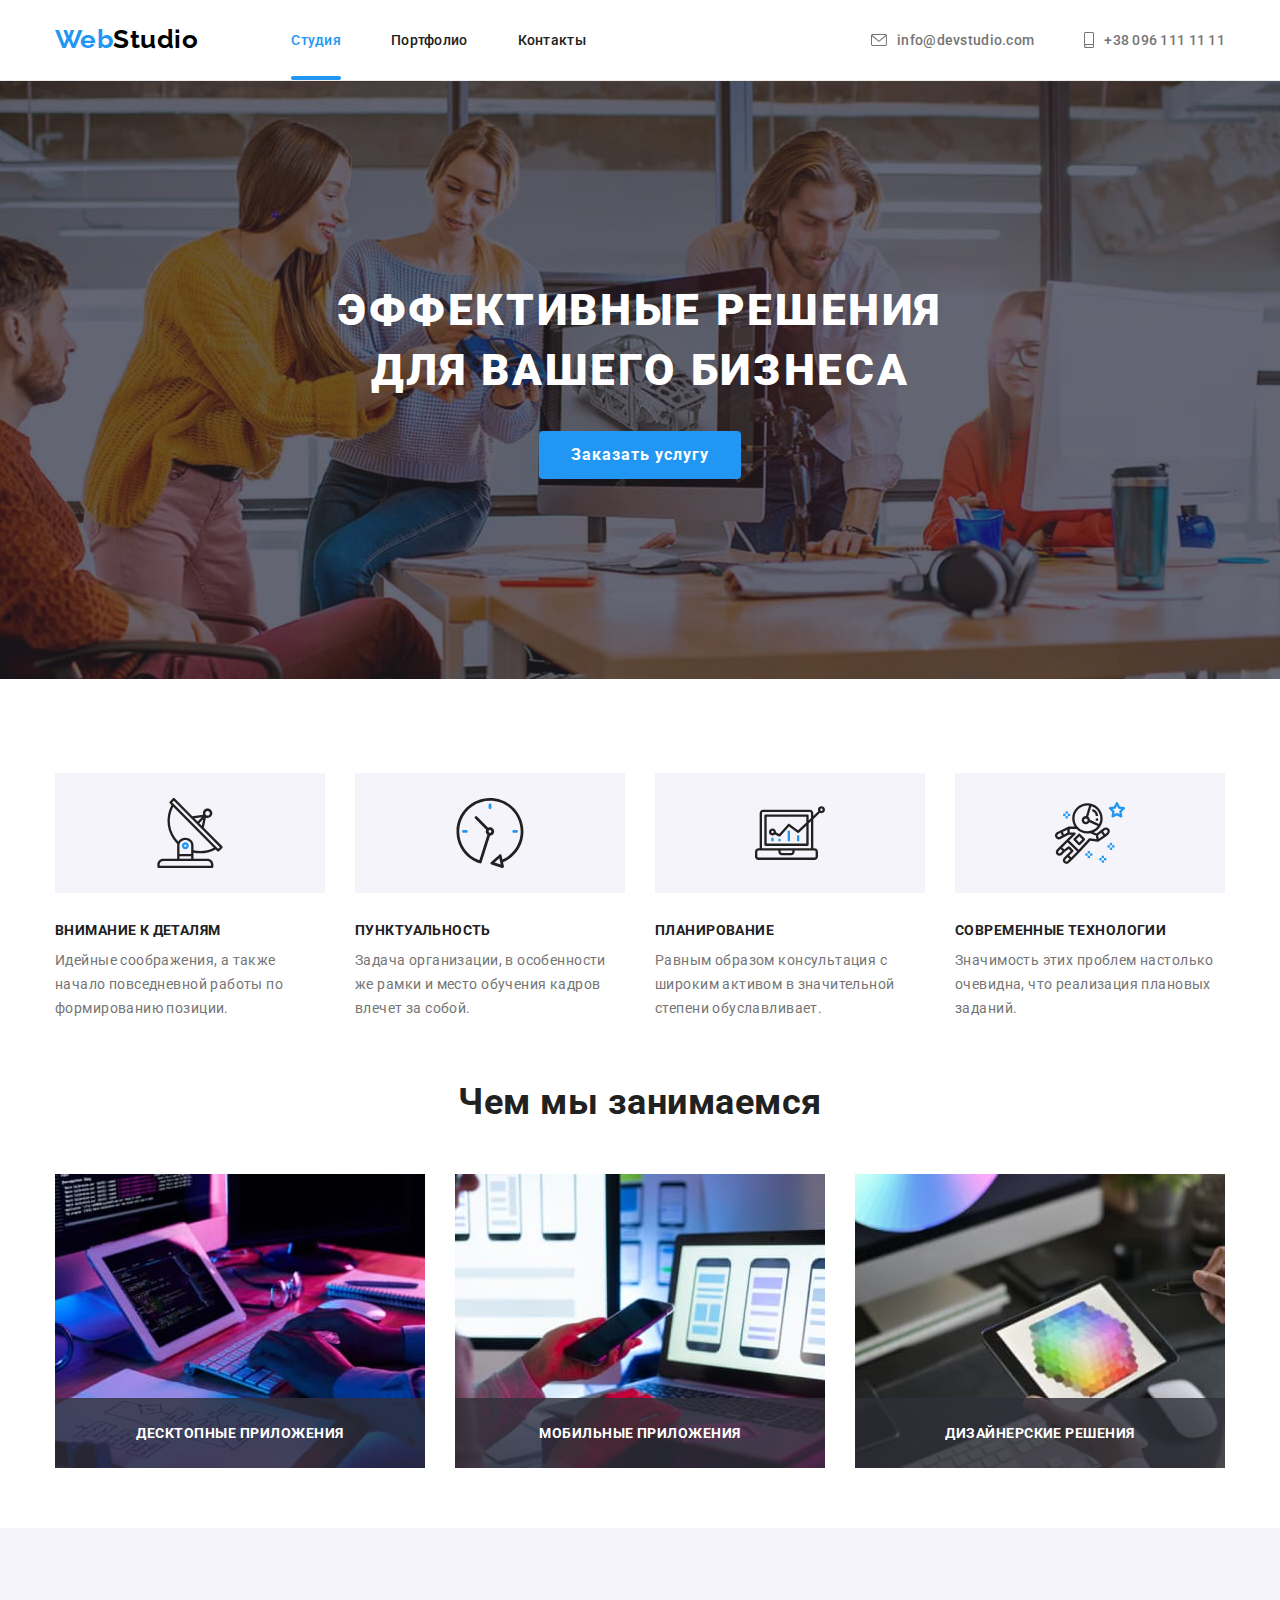
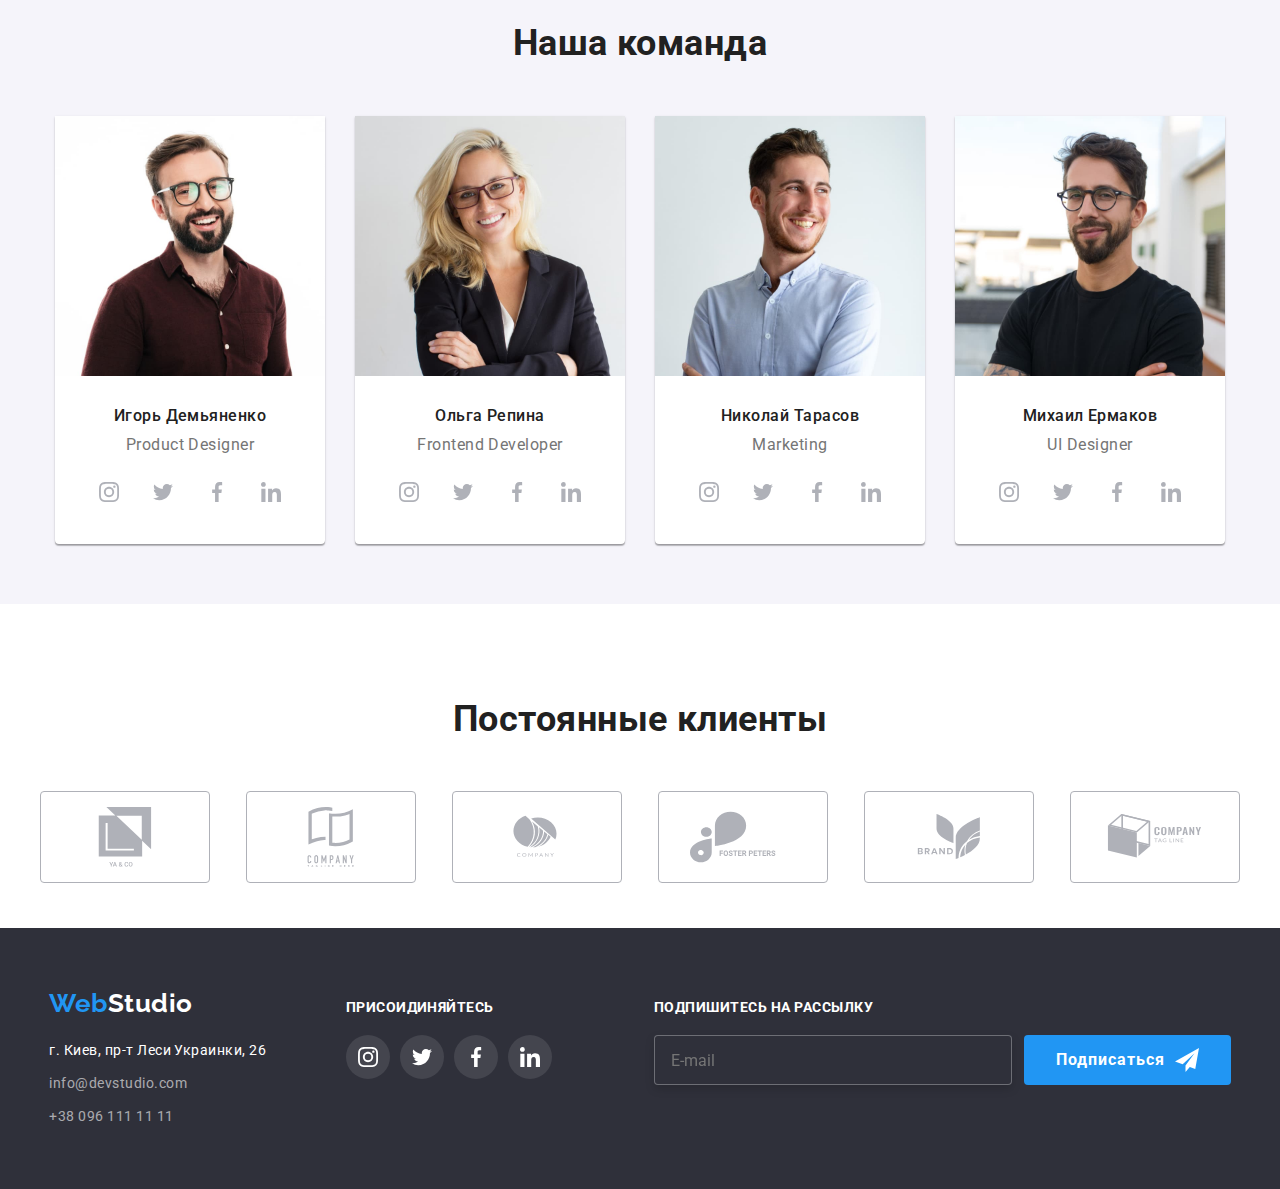
==== commit 00fe7158: "adaptive" ====
--- a/index.html
+++ b/index.html
@@ -312,7 +312,7 @@
                 <svg width="106" height="60" class="client__icon">
                   <use href="./images/symbol-defs.svg#icon-client1" class=""></use></svg ></a>
             </li>
-            <li>
+            <li class="regular-clients__item">
               <a href="" class="regular-client__link">
                 <svg width="106" height="60" class="client__icon">
                   <use href="./images/symbol-defs.svg#icon-client2" class=""></use></svg></a>
@@ -415,7 +415,7 @@
         <div class="backdrop is-hidden" data-modal>
           <div class="modal">
               <button data-modal-close class="modal-close">
-              <svg width="11" height="11" class="">
+              <svg width="11" height="11" class="modal-close__icon">
               <use href="./images/symbol-defs.svg#icon-vector" class=""></use>
               </svg></button>
               <h3 class="modal__title">Оставьте свои данные, мы вам перезвоним</h3>
--- a/css/main.min.css
+++ b/css/main.min.css
@@ -1,2 +1,2 @@
-:root{--accent-color: #2196f3;--primary-white-color: #ffffff;--title-text-color: #212121;--text-color: #757575;--icon-grey: #afb1b8}body{background-color:var(--primary-white-color);color:#212121;font-family:Roboto, sans-serif;font-style:normal;letter-spacing:0.03em}button{font-family:'Roboto'}img{display:block}.section{padding-bottom:94px}@media screen and (min-width: 480px){.section{padding-bottom:60px}}.container{width:1200px;padding-left:15px;padding-right:15px;margin-left:auto;margin-right:auto}@media screen and (min-width: 480px){.container{width:480px}}@media screen and (min-width: 768px){.container{width:768px}}@media screen and (min-width: 1200px){.container{width:1200px}}a{text-decoration:none}.list{list-style:none}h1,h2,h3,ul,p{margin:0;padding:0}link{text-decoration:none}.visually-hidden{position:absolute;width:1px;height:1px;margin:-1px;border:0;padding:0;white-space:nowrap;clip-path:inset(100%);clip:rect(0 0 0 0);overflow:hidden}.page-header--underline{border-bottom:1px solid #ececec}.page-header__positioning{display:flex;align-items:center}.page-header .main-logo-link{margin-right:93px}.main-nav{display:flex;justify-content:start;align-items:center}.main-logo-link{color:var(--accent-color);font-family:'Raleway';font-weight:700;font-size:26px;line-height:1.2}@media screen and (max-width: 1199px){.main-logo-link{line-height:1.16}}.main-logo-link--black{color:black}.main-logo-link--white{color:var(--primary-white-color)}.main-nav__list{display:flex}@media screen and (max-width: 767px){.main-nav__list{display:none}}.main-nav__item+.main-nav__item{margin-left:50px}.main-nav__link{display:block;position:relative;padding-top:32px;padding-bottom:32px;transition:color 250ms cubic-bezier(0.4, 0, 0.2, 1);color:var(--title-text-color);font-weight:500;font-size:14px;line-height:16px;letter-spacing:0.02em}.main-nav__link:hover,.main-nav__link:focus{color:var(--accent-color);fill:var(--accent-color);cursor:pointer}.main-nav__link--current-page{color:var(--accent-color)}.main-nav__link--current-page::after{position:absolute;bottom:0;display:block;content:'';width:100%;height:4px;background-color:var(--accent-color);border-radius:2px}.page-header__contact{display:flex;justify-content:flex-end;margin-left:auto}@media screen and (max-width: 767px){.page-header__contact{display:none}}.page-header__item{display:flex;align-items:center}.page-header__item+.page-header__item{margin-left:50px}.page-header__link{display:flex;align-items:center;color:var(--text-color);font-weight:500;font-size:14px;line-height:1.15;letter-spacing:0.02em;transition:color 250ms cubic-bezier(0.4, 0, 0.2, 1)}.page-header__link:hover,.page-header__link:focus{color:var(--accent-color);fill:var(--accent-color);cursor:pointer}.page-header__icon{fill:currentColor;margin-right:10px}.hero-section{padding-top:200px;padding-bottom:200px}@media screen and (max-width: 1199px){.hero-section{padding-top:118px;padding-bottom:118px}}.hero-section--overlay{max-width:1600px;margin:0 auto;background-color:#c4c4c4;background-image:linear-gradient(to right, rgba(47,48,58,0.4), rgba(47,48,58,0.4)),url(../images/hero-foto.jpg);background-position:center;background-size:cover}.hero-section__title{color:var(--primary-white-color);font-weight:900;font-size:44px;line-height:1.36;text-align:center;letter-spacing:0.06em;text-transform:uppercase;width:696px;margin-left:auto;margin-right:auto;margin-bottom:30px}@media screen and (max-width: 1199px){.hero-section__title{font-size:26px;line-height:1.6;width:360px}}.button{display:flex;align-items:center;justify-content:center;min-width:200px;margin-left:auto;margin-right:auto;padding:10px 32px;color:var(--primary-white-color);background-color:var(--accent-color);font-weight:700;font-size:16px;line-height:1.8;letter-spacing:0.06em;border-radius:4px;border:none;transition:background-color 250ms cubic-bezier(0.4, 0, 0.2, 1)}.button:hover,.button:focus{background-color:#188ce8}.features{padding-top:94px}@media screen and (max-width: 1199px){.features{padding-top:60px}}.features__list{display:flex}@media screen and (max-width: 767px){.features__list{display:block}}.features__item{width:270px}@media screen and (max-width: 767px){.features__item{width:450px}}.features__icon::before{content:'';display:block;height:120px;margin-bottom:30px;background-repeat:no-repeat;background-position:center;background-color:#f5f4fa}.features__icon--antenna::before{background-image:url(../images/css-images/antenna.svg)}.features__icon--clock::before{background-image:url(../images/css-images/clock.svg)}.features__icon--diagram::before{background-image:url(../images/css-images/diagram.svg)}.features__icon--astronaut::before{background-image:url(../images/css-images/astronaut.svg)}.features__title+.features__description{margin-top:10px}.features__title{font-style:normal;font-weight:700;font-size:14px;line-height:1.14;letter-spacing:0.03em;text-transform:uppercase;color:var(--title-text-color)}@media screen and (max-width: 767px){.features__title{text-align:center}}.features__item+.features__item{margin-left:30px}@media screen and (max-width: 767px){.features__item+.features__item{margin-left:0;margin-top:30px}}.features__description{font-size:14px;line-height:1.71;color:var(--text-color);letter-spacing:0.03em}@media screen and (max-width: 1199px){.our-work{display:none}}.section__title{text-align:center;font-weight:700;font-size:36px;line-height:1.2}@media screen and (max-width: 1199px){.section__title{font-size:28px;line-height:1.18}}.section__title+.our-work__examples-list{margin-top:50px}.our-work__examples-list{display:flex}.our-work__example+.our-work__example{margin-left:30px}.our-work__example{position:relative}.example__title{position:absolute;bottom:0;display:flex;justify-content:center;align-items:center;width:100%;height:70px;background:rgba(47,48,58,0.8);font-weight:700;font-size:14px;line-height:1.15;text-transform:uppercase;color:var(--primary-white-color)}.our-team{background-color:#f5f4fa;padding-top:94px}@media screen and (max-width: 1199px){.our-team{padding-top:60px}}.section__title+.our-team__workers-list{margin-top:50px}@media screen and (max-width: 1199px){.section__title+.our-team__workers-list{margin-top:30px}}.our-team__workers-list{display:flex}@media screen and (max-width: 767px){.our-team__workers-list{display:block}}.our-team__worker{background-color:var(--primary-white-color);box-shadow:0px 1px 3px rgba(0,0,0,0.12),0px 1px 1px rgba(0,0,0,0.14),0px 2px 1px rgba(0,0,0,0.2);border-radius:0px 0px 4px 4px}@media screen and (max-width: 767px){.our-team__worker:not(:last-child){margin-bottom:30px}}.our-team__worker+.our-team__worker{margin-left:30px}@media screen and (max-width: 767px){.our-team__worker+.our-team__worker{margin-left:0px}}@media screen and (max-width: 767px){.worker__foto{width:450px;height:460px}}.worker__description{padding-top:30px;padding-bottom:30px}@media screen and (max-width: 1199px){.worker__description{padding-bottom:24px}}.worker__name{text-align:center;font-weight:500;font-size:16px;line-height:1.2}.worker__position{text-align:center;font-size:16px;line-height:1.2;color:var(--text-color)}.worker__name+.worker__position{margin-top:10px;margin-bottom:16px}.social-links__list{display:flex;width:206px;margin-left:auto;margin-right:auto;justify-content:space-between}.social__link{display:inline-block;padding:12px;fill:var(--icon-grey);width:44px;height:44px;border-radius:50%;transition:fill 250ms cubic-bezier(0.4, 0, 0.2, 1);transition:background-color 250ms cubic-bezier(0.4, 0, 0.2, 1)}.social__link:hover,.social__link:focus{fill:var(--primary-white-color);border-radius:50%;background-color:#2196f3}.regular-clients{padding-top:94px}@media screen and (max-width: 1199px){.regular-clients{padding-top:60px}}.section__title+.regular-clients__list{margin-top:50px}@media screen and (max-width: 1199px){.section__title+.regular-clients__list{margin-top:30px}}.regular-clients__list{display:flex;justify-content:space-between}@media screen and (max-width: 767px){.regular-clients__list{flex-direction:column;width:480px}}.regular-client__link{display:flex;width:170px;height:92px;border:1px solid var(--icon-grey);fill:var(--icon-grey);box-sizing:border-box;border-radius:4px;transition:fill 250ms cubic-bezier(0.4, 0, 0.2, 1);transition:border 250ms cubic-bezier(0.4, 0, 0.2, 1)}.regular-client__link:hover,.regular-client__link:focus{border:1px solid var(--accent-color);fill:var(--accent-color)}.regular-client__link:hover .client__icon,.regular-client__link:focus .client__icon{fill:var(--accent-color)}@media screen and (max-width: 767px){.regular-client__link{width:210px}}.client__icon{display:inline-block;margin:auto;transition:fill 250ms cubic-bezier(0.4, 0, 0.2, 1)}.footer{background-color:#2f303a;padding-top:60px;padding-bottom:60px}.footer_container{display:flex;align-items:baseline}@media screen and (max-width: 767px){.footer_container{display:flex;flex-direction:column}}@media screen and (max-width: 767px){.footer-container1{margin-left:auto;margin-right:auto}}@media screen and (max-width: 1199px){.footer-container1 .main-logo-link{display:flex;justify-content:center;align-items:center}}.main-logo-link+.address{margin-top:20px}@media screen and (max-width: 1199px){.address-list{display:flex;flex-direction:column;justify-content:center;align-items:center}}.map_link{color:var(--primary-white-color);font-style:normal;font-size:14px;line-height:1.7}.contact__map+.address__email{margin-top:9px}.address__email+.address__tel{margin-top:9px}.address-contact{display:block;color:var(--text-color);font-style:normal;font-size:14px;line-height:1.7;color:rgba(255,255,255,0.6);transition:color 250ms cubic-bezier(0.4, 0, 0.2, 1)}.address-contact:hover,.address-contact:focus{color:var(--accent-color)}.footer-container1+.join__container{margin-left:70px}@media screen and (max-width: 767px){.footer-container1+.join__container{margin-left:auto;margin-right:auto;margin-top:60px}}.join__title,.subscribe__title{margin-bottom:20px;color:var(--primary-white-color);font-weight:700;font-size:14px;line-height:1.15;text-transform:uppercase}@media screen and (max-width: 1199px){.join__title,.subscribe__title{text-align:center}}.join-social-links{display:flex;width:206px;margin-left:auto;margin-right:auto;justify-content:space-between}.join-social-links__item{width:44px;height:44px}.join-social__link{width:100%;height:100%;display:flex;justify-content:center;align-items:center;border-radius:50%;background:rgba(255,255,255,0.1);fill:var(--primary-white-color);transition:background-color 250ms cubic-bezier(0.4, 0, 0.2, 1)}.join-social__link:hover,.join-social__link:focus{background-color:#2196f3}.join__container+.subscribe__container{margin-left:93px}@media screen and (max-width: 767px){.join__container+.subscribe__container{margin-left:auto;margin-right:auto;margin-top:60px}}.subscribe__form{display:flex}@media screen and (max-width: 767px){.subscribe__form{display:block}}.subscribe__email-input{width:358px;height:50px;border:1px solid rgba(255,255,255,0.3);filter:drop-shadow(0px 4px 4px rgba(0,0,0,0.15));border-radius:4px;background-color:#2F303A;padding-left:16px;color:var(--primary-white-color)}.subscribe__email-input:hover,.subscribe__email-input:focus{border:1px solid var(--accent-color);outline:none}@media screen and (max-width: 1199px){.subscribe__email-input{width:450px}}.subscribe__email-input+.button{margin-left:12px}@media screen and (max-width: 1199px){.subscribe__email-input+.button{margin-left:auto;margin-right:auto;margin-top:20px}}.button svg{margin-left:10px}.backdrop{position:fixed;top:0;left:0;width:100%;height:100%;opacity:1;transition:opacity 1000ms, visibility 1000ms;background:rgba(0,0,0,0.2)}.is-hidden{visibility:hidden;opacity:0;pointer-events:none}.backdrop.is-hidden .modal{transform:translate(-50%, -50%) scale(1.2)}.backdrop .modal{position:absolute;top:50%;left:50%;transform:translate(-50%, -50%) scale(1);transition:transform 250ms;width:528px;height:581px;background-color:var(--primary-white-color);box-shadow:0px 1px 3px rgba(0,0,0,0.12),0px 1px 1px rgba(0,0,0,0.14),0px 2px 1px rgba(0,0,0,0.2);border-radius:4px}.modal-close{position:absolute;transition:fill 250ms cubic-bezier(0.4, 0, 0.2, 1);top:8px;right:8px;display:flex;justify-content:center;align-items:center;padding-left:7px;padding-top:2px;width:30px;height:30px;background-color:var(--primary-white-color);border:1px solid rgba(0,0,0,0.1);border-radius:50%}.modal-close:hover,.modal-close:focus{fill:var(--accent-color)}.modal__title{margin-bottom:12px}.modal{display:flex;flex-direction:column;align-items:center;padding:40px}.form__lable{position:relative;display:flex;flex-direction:column;color:var(--text-color)}.form__lable+.form__lable{margin-top:10px}.form__title{display:block;margin-bottom:4px;font-weight:400;font-size:12px;line-height:14px;letter-spacing:0.01em}.form__input{display:flex;flex-direction:column;width:448px;height:40px;padding-left:40px;border:1px solid rgba(33,33,33,0.2);border-radius:4px;transition:border 250ms cubic-bezier(0.4, 0, 0.2, 1);outline:none}.form__input:hover,.form__input:focus{border-color:var(--accent-color)}.form__input:hover+.form__icon,.form__input:focus+.form__icon{fill:var(--accent-color)}.form__icon{position:absolute;top:30px;left:12px;transition:fill 250ms cubic-bezier(0.4, 0, 0.2, 1)}.comment{width:448px;font-weight:400;font-size:12px;line-height:14px;letter-spacing:0.01em;color:var(--text-color)}.comment-area{resize:none;padding:12px 16px;height:120px;font-weight:400;font-size:12px;line-height:14px;letter-spacing:0.01em}.checkbox{position:absolute;width:1px;height:1px;margin:-1px;border:0;padding:0;clip:rect(0 0 0 0);overflow:hidden}.check-icon{display:inline-block;width:16px;height:15px;margin-right:8px;border:2px solid #2a2a2a;border-radius:2px;transition:background-color 250ms cubic-bezier(0.4, 0, 0.2, 1)}.checkbox:checked+.check-icon{border-color:transparent;background-color:var(--accent-color);background-image:url(../images/Vector1.svg);background-repeat:no-repeat;background-size:contain;background-origin:border-box}.field{display:flex;justify-content:center;align-items:center;height:24px;margin-top:20px;margin-bottom:30px;margin-left:auto;margin-right:auto;display:flex;flex-direction:row;align-items:center;font-weight:400;font-size:14px;line-height:1.71;letter-spacing:0.03em;color:var(--text-color)}.agreement-conditions{margin-left:3px;color:var(--accent-color);text-decoration:underline}.potrtfolio{padding-top:94px}.filtr__list{display:flex;justify-content:center}.filtr__item+.filtr__item{margin-left:8px}.filtr__button{font-weight:500;font-size:16px;line-height:1.6;text-align:center;border-radius:4px;border-style:none;padding:6px 22px;background-color:#f5f4fa;transition:box-shadow 250ms cubic-bezier(0.4, 0, 0.2, 1),color 250ms cubic-bezier(0.4, 0, 0.2, 1),background-color 250ms cubic-bezier(0.4, 0, 0.2, 1)}.filtr__button:hover,.filtr__button:focus{color:var(--primary-white-color);background-color:var(--accent-color);cursor:pointer;box-shadow:0px 3px 1px rgba(0,0,0,0.1),0px 1px 2px rgba(0,0,0,0.08),0px 2px 2px rgba(0,0,0,0.12)}.filtr__list+.projects__list{margin-top:50px}.projects__list{display:flex;flex-wrap:wrap;margin:-15px}.projects__item{margin:15px;width:370px;box-sizing:border-box}.project__link{display:flex;flex-direction:column}.project__link:hover .project__overlay,.project__link:focus .project__overlay{transform:translatey(0);box-shadow:0px 1px 1px rgba(0,0,0,0.12),0px 4px 4px rgba(0,0,0,0.06),1px 4px 6px rgba(0,0,0,0.16);cursor:pointer}.project__card{padding:20px 24px;border:1px solid #eeeeee;border-top:none}.project__title{color:var(--title-text-color);font-weight:700;font-size:18px;line-height:2;letter-spacing:0.06em;text-align:left;margin-bottom:4px}.project__description{font-size:16px;line-height:1.8;color:var(--text-color)}.project__product{position:relative;overflow:hidden;display:flex}.project__overlay{position:absolute;top:0;right:0;transform:translatey(100%);transition:transform 250ms cubic-bezier(0.4, 0, 0.2, 1);padding:63px 24px;font-weight:400;font-size:18px;line-height:1.56;letter-spacing:0.03em;color:var(--primary-white-color);background:rgba(33,150,243,0.9)}
+:root{--accent-color: #2196f3;--primary-white-color: #ffffff;--title-text-color: #212121;--text-color: #757575;--icon-grey: #afb1b8}body{background-color:var(--primary-white-color);color:#212121;font-family:Roboto, sans-serif;font-style:normal;letter-spacing:0.03em}button{font-family:'Roboto'}img{display:block}.section{padding-bottom:94px}@media screen and (min-width: 480px){.section{padding-bottom:60px}}.container{padding-left:15px;padding-right:15px;margin-left:auto;margin-right:auto}@media screen and (min-width: 480px){.container{width:480px}}@media screen and (min-width: 768px){.container{width:768px}}@media screen and (min-width: 1200px){.container{width:1200px}}a{text-decoration:none}.list{list-style:none}h1,h2,h3,ul,p{margin:0;padding:0}link{text-decoration:none}.visually-hidden{position:absolute;width:1px;height:1px;margin:-1px;border:0;padding:0;white-space:nowrap;clip-path:inset(100%);clip:rect(0 0 0 0);overflow:hidden}.page-header--underline{border-bottom:1px solid #ececec}.page-header__positioning{display:flex;align-items:center}.page-header .main-logo-link{margin-right:93px}@media screen and (max-width: 1199px){.page-header .main-logo-link{margin-right:88px}}.main-nav{display:flex;justify-content:start;align-items:center}.main-logo-link{color:var(--accent-color);font-family:'Raleway';font-weight:700;font-size:26px;line-height:1.2}@media screen and (max-width: 1199px){.main-logo-link{line-height:1.16}}.main-logo-link--black{color:black}.main-logo-link--white{color:var(--primary-white-color)}.main-nav__list{display:flex}@media screen and (max-width: 767px){.main-nav__list{display:none}}.main-nav__item+.main-nav__item{margin-left:50px}.main-nav__link{display:block;position:relative;padding-top:32px;padding-bottom:32px;transition:color 250ms cubic-bezier(0.4, 0, 0.2, 1);color:var(--title-text-color);font-weight:500;font-size:14px;line-height:16px;letter-spacing:0.02em}.main-nav__link:hover,.main-nav__link:focus{color:var(--accent-color);fill:var(--accent-color);cursor:pointer}.main-nav__link--current-page{color:var(--accent-color)}.main-nav__link--current-page::after{position:absolute;bottom:0;display:block;content:'';width:100%;height:4px;background-color:var(--accent-color);border-radius:2px}.page-header__contact{display:flex;justify-content:flex-end;margin-left:auto}@media screen and (max-width: 767px){.page-header__contact{display:none}}@media screen and (max-width: 1199px){.page-header__contact{flex-direction:column}}.page-header__item{display:flex;align-items:center}.page-header__item+.page-header__item{margin-left:50px}@media screen and (max-width: 1199px){.page-header__item+.page-header__item{margin-left:0px;margin-top:10px}}.page-header__link{display:flex;align-items:center;color:var(--text-color);font-weight:500;font-size:14px;line-height:1.15;letter-spacing:0.02em;transition:color 250ms cubic-bezier(0.4, 0, 0.2, 1)}.page-header__link:hover,.page-header__link:focus{color:var(--accent-color);fill:var(--accent-color);cursor:pointer}.page-header__icon{fill:currentColor;margin-right:10px}.hero-section{padding-top:200px;padding-bottom:200px}@media screen and (max-width: 1199px){.hero-section{padding-top:118px;padding-bottom:118px}}.hero-section--overlay{max-width:1600px;margin:0 auto;background-color:#c4c4c4;background-image:linear-gradient(to right, rgba(47,48,58,0.4), rgba(47,48,58,0.4)),url(../images/hero-foto.jpg);background-position:center;background-size:cover}@media screen and (max-width: 767px){.hero-section--overlay{min-width:480px;padding-top:118px;padding-bottom:118px}}.hero-section__title{color:var(--primary-white-color);font-weight:900;font-size:44px;line-height:1.36;text-align:center;letter-spacing:0.06em;text-transform:uppercase;width:696px;margin-left:auto;margin-right:auto;margin-bottom:30px}@media screen and (max-width: 1199px){.hero-section__title{font-size:26px;line-height:1.6;width:360px}}.button{display:flex;align-items:center;justify-content:center;min-width:200px;margin-left:auto;margin-right:auto;padding:10px 32px;color:var(--primary-white-color);background-color:var(--accent-color);font-weight:700;font-size:16px;line-height:1.8;letter-spacing:0.06em;border-radius:4px;border:none;transition:background-color 250ms cubic-bezier(0.4, 0, 0.2, 1)}.button:hover,.button:focus{background-color:#188ce8}.features{padding-top:94px}@media screen and (max-width: 1199px){.features{padding-top:60px}}.features__list{display:flex}@media screen and (max-width: 767px){.features__list{display:block}}@media screen and (max-width: 1199px){.features__list{flex-wrap:wrap;margin:-15px}}@media screen and (max-width: 767px){.features__item{width:450px;margin-left:15px}}@media screen and (min-width: 768px){.features__item{width:354px;margin:15px}}@media screen and (min-width: 1200px){.features__item{width:270px;margin:0px}}.features__icon::before{content:'';display:block;height:120px;margin-bottom:30px;background-repeat:no-repeat;background-position:center;background-color:#f5f4fa}.features__icon--antenna::before{background-image:url(../images/css-images/antenna.svg)}.features__icon--clock::before{background-image:url(../images/css-images/clock.svg)}.features__icon--diagram::before{background-image:url(../images/css-images/diagram.svg)}.features__icon--astronaut::before{background-image:url(../images/css-images/astronaut.svg)}.features__title+.features__description{margin-top:10px}.features__title{font-style:normal;font-weight:700;font-size:14px;line-height:1.14;letter-spacing:0.03em;text-transform:uppercase;color:var(--title-text-color)}@media screen and (max-width: 767px){.features__title{text-align:center}}.features__item+.features__item{margin-left:30px}@media screen and (max-width: 767px){.features__item+.features__item{margin-left:0px;margin-top:30px}}@media screen and (max-width: 1199px){.features__item+.features__item{margin-left:15px}}@media screen and (min-width: 1200px){.features__item+.features__item{margin-left:30px}}.features__description{font-size:14px;line-height:1.71;color:var(--text-color);letter-spacing:0.03em}@media screen and (max-width: 1199px){.our-work{display:none}}.section__title{text-align:center;font-weight:700;font-size:36px;line-height:1.2}@media screen and (max-width: 1199px){.section__title{font-size:28px;line-height:1.18}}.section__title+.our-work__examples-list{margin-top:50px}.our-work__examples-list{display:flex}.our-work__example+.our-work__example{margin-left:30px}.our-work__example{position:relative}.example__title{position:absolute;bottom:0;display:flex;justify-content:center;align-items:center;width:100%;height:70px;background:rgba(47,48,58,0.8);font-weight:700;font-size:14px;line-height:1.15;text-transform:uppercase;color:var(--primary-white-color)}.our-team{background-color:#f5f4fa;padding-top:94px}@media screen and (max-width: 1199px){.our-team{min-width:480px;padding-top:60px}}.section__title+.our-team__workers-list{margin-top:50px}@media screen and (max-width: 1199px){.section__title+.our-team__workers-list{margin-top:30px}}.our-team__workers-list{display:flex}@media screen and (max-width: 767px){.our-team__workers-list{display:block}}@media screen and (max-width: 1199px){.our-team__workers-list{flex-wrap:wrap;margin:-15px}}.our-team__worker{background-color:var(--primary-white-color);box-shadow:0px 1px 3px rgba(0,0,0,0.12),0px 1px 1px rgba(0,0,0,0.14),0px 2px 1px rgba(0,0,0,0.2);border-radius:0px 0px 4px 4px}@media screen and (max-width: 767px){.our-team__worker{min-width:450px}.our-team__worker:not(:last-child){margin-bottom:30px}}@media screen and (max-width: 1199px){.our-team__worker{margin:15px;width:354px}}.our-team__worker+.our-team__worker{margin-left:30px}@media screen and (max-width: 767px){.our-team__worker+.our-team__worker{margin-left:0px}}@media screen and (max-width: 1199px){.our-team__worker+.our-team__worker{margin-left:15px}}.worker__foto{min-width:450px;min-height:460px}@media screen and (min-width: 480px){.worker__foto{min-width:450px;min-height:460px}}@media screen and (min-width: 768px){.worker__foto{min-width:354px;min-height:374px}}@media screen and (min-width: 1200px){.worker__foto{min-width:270px;min-height:260px}}.worker__description{padding-top:30px;padding-bottom:30px}@media screen and (max-width: 1199px){.worker__description{padding-bottom:24px}}.worker__name{text-align:center;font-weight:500;font-size:16px;line-height:1.2}.worker__position{text-align:center;font-size:16px;line-height:1.2;color:var(--text-color)}.worker__name+.worker__position{margin-top:10px;margin-bottom:16px}.social-links__list{display:flex;width:206px;margin-left:auto;margin-right:auto;justify-content:space-between}.social__link{display:inline-block;padding:12px;fill:var(--icon-grey);width:44px;height:44px;border-radius:50%;transition:fill 250ms cubic-bezier(0.4, 0, 0.2, 1);transition:background-color 250ms cubic-bezier(0.4, 0, 0.2, 1)}.social__link:hover,.social__link:focus{fill:var(--primary-white-color);border-radius:50%;background-color:#2196f3}.regular-clients{padding-top:94px}@media screen and (max-width: 1199px){.regular-clients{min-width:480px;padding-top:60px}}.section__title+.regular-clients__list{margin-top:50px}@media screen and (max-width: 1199px){.section__title+.regular-clients__list{margin-top:30px}}.regular-clients__list{display:flex}@media screen and (max-width: 767px){.regular-clients__list{min-width:480px;flex-wrap:wrap;margin:-15px}}@media screen and (min-width: 768px){.regular-clients__list{flex-wrap:wrap;margin:-15px}}@media screen and (min-width: 1200px){.regular-clients__list{justify-content:space-between}}@media screen and (max-width: 767px){.regular-clients__item{width:210px;margin:15px}}@media screen and (min-width: 768px){.regular-clients__item{width:226px;margin:15px}}@media screen and (min-width: 1200px){.regular-clients__item{width:170px;margin:0px}}.regular-client__link{display:flex;height:92px;border:1px solid var(--icon-grey);fill:var(--icon-grey);box-sizing:border-box;border-radius:4px;transition:fill 250ms cubic-bezier(0.4, 0, 0.2, 1);transition:border 250ms cubic-bezier(0.4, 0, 0.2, 1)}.regular-client__link:hover,.regular-client__link:focus{border:1px solid var(--accent-color);fill:var(--accent-color)}.regular-client__link:hover .client__icon,.regular-client__link:focus .client__icon{fill:var(--accent-color)}@media screen and (max-width: 767px){.regular-client__link{width:210px}}@media screen and (min-width: 768px){.regular-client__link{width:226px}}@media screen and (min-width: 1200px){.regular-client__link{width:170px}}.client__icon{display:inline-block;margin:auto;transition:fill 250ms cubic-bezier(0.4, 0, 0.2, 1)}.footer{background-color:#2f303a;padding-top:60px;padding-bottom:60px}@media screen and (max-width: 767px){.footer{min-width:480px}}@media screen and (max-width: 767px){.footer_container{display:flex;flex-direction:column}}@media screen and (min-width: 768px) and (max-width: 1199px){.footer_container{display:flex;flex-wrap:wrap;justify-content:space-evenly;align-items:baseline}}@media screen and (min-width: 1200px){.footer_container{display:flex;align-items:baseline;justify-content:space-evenly;padding-left:0px;padding-right:0px}}@media screen and (max-width: 767px){.footer-container1{margin-left:auto;margin-right:auto}}@media screen and (max-width: 1199px){.footer-container1 .main-logo-link{display:flex;justify-content:center;align-items:center}}.main-logo-link+.address{margin-top:20px}@media screen and (max-width: 1199px){.address-list{display:flex;flex-direction:column;justify-content:center;align-items:center}}.map_link{color:var(--primary-white-color);font-style:normal;font-size:14px;line-height:1.7}.contact__map+.address__email{margin-top:9px}.address__email+.address__tel{margin-top:9px}.address-contact{display:block;color:var(--text-color);font-style:normal;font-size:14px;line-height:1.7;color:rgba(255,255,255,0.6);transition:color 250ms cubic-bezier(0.4, 0, 0.2, 1)}.address-contact:hover,.address-contact:focus{color:var(--accent-color)}.footer-container1+.join__container{margin-left:70px}@media screen and (max-width: 767px){.footer-container1+.join__container{margin-left:auto;margin-right:auto;margin-top:60px}}.join__title,.subscribe__title{margin-bottom:20px;color:var(--primary-white-color);font-weight:700;font-size:14px;line-height:1.15;text-transform:uppercase}@media screen and (max-width: 1199px){.join__title,.subscribe__title{text-align:center}}.join-social-links{display:flex;width:206px;margin-left:auto;margin-right:auto;justify-content:space-between}.join-social-links__item{width:44px;height:44px}.join-social__link{width:100%;height:100%;display:flex;justify-content:center;align-items:center;border-radius:50%;background:rgba(255,255,255,0.1);fill:var(--primary-white-color);transition:background-color 250ms cubic-bezier(0.4, 0, 0.2, 1)}.join-social__link:hover,.join-social__link:focus{background-color:#2196f3}@media screen and (min-width: 768px) and (max-width: 1199px){.subscribe__container{margin-top:60px}}@media screen and (max-width: 767px){.join__container+.subscribe__container{margin-left:auto;margin-right:auto;margin-top:60px}}@media screen and (min-width: 1200px){.join__container+.subscribe__container{margin-left:93px}}.subscribe__form{display:flex}@media screen and (max-width: 767px){.subscribe__form{display:block}}@media screen and (min-width: 768px) and (max-width: 1199px){.subscribe__form{display:block}}.subscribe__email-input{width:358px;height:50px;border:1px solid rgba(255,255,255,0.3);filter:drop-shadow(0px 4px 4px rgba(0,0,0,0.15));border-radius:4px;background-color:#2F303A;padding-left:16px;color:var(--primary-white-color)}.subscribe__email-input:hover,.subscribe__email-input:focus{border:1px solid var(--accent-color);outline:none}@media screen and (min-width: 480px) and (max-width: 1199px){.subscribe__email-input{min-width:450px}}.subscribe__email-input+.button{margin-left:12px}@media screen and (max-width: 1199px){.subscribe__email-input+.button{margin-left:auto;margin-right:auto;margin-top:20px}}.button svg{margin-left:10px}.backdrop{position:fixed;top:0;left:0;width:100%;height:100%;opacity:1;transition:opacity 1000ms, visibility 1000ms;background:rgba(0,0,0,0.2)}.is-hidden{visibility:hidden;opacity:0;pointer-events:none}.backdrop.is-hidden .modal{transform:translate(-50%, -50%) scale(1.2)}.backdrop .modal{position:absolute;top:50%;left:50%;transform:translate(-50%, -50%) scale(1);transition:transform 250ms;width:528px;height:581px;background-color:var(--primary-white-color);box-shadow:0px 1px 3px rgba(0,0,0,0.12),0px 1px 1px rgba(0,0,0,0.14),0px 2px 1px rgba(0,0,0,0.2);border-radius:4px}@media screen and (max-width: 1199px){.backdrop .modal{width:450px;height:609px}}.modal-close{position:absolute;transition:fill 250ms cubic-bezier(0.4, 0, 0.2, 1);top:8px;right:8px;display:flex;justify-content:center;align-items:center;width:30px;height:30px;background-color:var(--primary-white-color);border:1px solid rgba(0,0,0,0.1);border-radius:50%}.modal-close:hover,.modal-close:focus{fill:var(--accent-color)}@media screen and (max-width: 1199px){.modal-close__icon{min-width:11px;min-height:11px}}.modal__title{margin-bottom:12px}@media screen and (max-width: 1199px){.modal__title{text-align:center}}.modal{display:flex;flex-direction:column;align-items:center;padding:40px}.form__lable{position:relative;display:flex;flex-direction:column;color:var(--text-color)}.form__lable+.form__lable{margin-top:10px}.form__title{display:block;margin-bottom:4px;font-weight:400;font-size:12px;line-height:14px;letter-spacing:0.01em}.form__input{display:flex;flex-direction:column;width:448px;height:40px;padding-left:40px;border:1px solid rgba(33,33,33,0.2);border-radius:4px;transition:border 250ms cubic-bezier(0.4, 0, 0.2, 1);outline:none}.form__input:hover,.form__input:focus{border-color:var(--accent-color)}.form__input:hover+.form__icon,.form__input:focus+.form__icon{fill:var(--accent-color)}@media screen and (max-width: 1199px){.form__input{width:370px}}.form__icon{position:absolute;top:30px;left:12px;transition:fill 250ms cubic-bezier(0.4, 0, 0.2, 1)}.comment{width:448px;font-weight:400;font-size:12px;line-height:14px;letter-spacing:0.01em;color:var(--text-color)}.comment-area{resize:none;padding:12px 16px;height:120px;font-weight:400;font-size:12px;line-height:14px;letter-spacing:0.01em}.checkbox{position:absolute;width:1px;height:1px;margin:-1px;border:0;padding:0;clip:rect(0 0 0 0);overflow:hidden}.check-icon{display:inline-block;width:16px;height:15px;margin-right:8px;border:2px solid #2a2a2a;border-radius:2px;transition:background-color 250ms cubic-bezier(0.4, 0, 0.2, 1)}.checkbox:checked+.check-icon{border-color:transparent;background-color:var(--accent-color);background-image:url(../images/Vector1.svg);background-repeat:no-repeat;background-size:contain;background-origin:border-box}.field{display:flex;justify-content:center;align-items:center;height:24px;margin-top:20px;margin-bottom:30px;margin-left:auto;margin-right:auto;display:flex;flex-direction:row;align-items:center;font-weight:400;font-size:14px;line-height:1.71;letter-spacing:0.03em;color:var(--text-color)}@media screen and (max-width: 1199px){.field{font-size:12px;line-height:1.16}}.agreement-conditions{margin-left:3px;color:var(--accent-color);text-decoration:underline}.potrtfolio{padding-top:94px}@media screen and (max-width: 1199px){.potrtfolio{padding-top:60px}}.filtr__list{display:flex;justify-content:center}@media screen and (max-width: 767px){.filtr__list{margin-bottom:-15px;flex-wrap:wrap;justify-content:start}}.filtr__item+.filtr__item{margin-left:8px}@media screen and (max-width: 767px){.filtr__item+.filtr__item{margin-left:0px}}@media screen and (max-width: 767px){.filtr__item{margin-bottom:15px}.filtr__item:not(:last-child){margin-right:8px}}.filtr__button{font-weight:500;font-size:16px;line-height:1.6;text-align:center;border-radius:4px;border-style:none;padding:6px 22px;background-color:#f5f4fa;transition:box-shadow 250ms cubic-bezier(0.4, 0, 0.2, 1),color 250ms cubic-bezier(0.4, 0, 0.2, 1),background-color 250ms cubic-bezier(0.4, 0, 0.2, 1)}.filtr__button:hover,.filtr__button:focus{color:var(--primary-white-color);background-color:var(--accent-color);cursor:pointer;box-shadow:0px 3px 1px rgba(0,0,0,0.1),0px 1px 2px rgba(0,0,0,0.08),0px 2px 2px rgba(0,0,0,0.12)}.filtr__list+.projects__list{margin-top:50px}@media screen and (max-width: 767px){.filtr__list+.projects__list{margin-top:40px}}@media screen and (max-width: 767px){.projects__list{display:block;margin:0px}}@media screen and (min-width: 768px) and (max-width: 1199px){.projects__list{display:flex;flex-wrap:wrap;margin:-15px}}@media screen and (min-width: 1200px){.projects__list{display:flex;flex-wrap:wrap;margin:-15px}}@media screen and (max-width: 767px){.projects__item{min-width:450px;margin:0px}.projects__item:not(:last-child){margin-bottom:30px}}@media screen and (min-width: 768px) and (max-width: 1199px){.projects__item{width:354px;margin:15px}}@media screen and (min-width: 1200px){.projects__item{margin:15px;width:370px;box-sizing:border-box}}@media screen and (max-width: 767px){.project__piture{width:450px}}.project__link{display:flex;flex-direction:column}.project__link:hover .project__overlay,.project__link:focus .project__overlay{transform:translatey(0);box-shadow:0px 1px 1px rgba(0,0,0,0.12),0px 4px 4px rgba(0,0,0,0.06),1px 4px 6px rgba(0,0,0,0.16);cursor:pointer}.project__card{padding:20px 24px;border:1px solid #eeeeee;border-top:none}.project__title{color:var(--title-text-color);font-weight:700;font-size:18px;line-height:2;letter-spacing:0.06em;text-align:left;margin-bottom:4px}.project__description{font-size:16px;line-height:1.8;color:var(--text-color)}.project__product{position:relative;overflow:hidden;display:flex}.project__overlay{position:absolute;top:0;right:0;transform:translatey(100%);transition:transform 250ms cubic-bezier(0.4, 0, 0.2, 1);padding:63px 24px;font-weight:400;font-size:18px;line-height:1.56;letter-spacing:0.03em;color:var(--primary-white-color);background:rgba(33,150,243,0.9)}@media screen and (max-width: 767px){.project__overlay{padding:77px 24px}}
 /*# sourceMappingURL=main.min.css.map */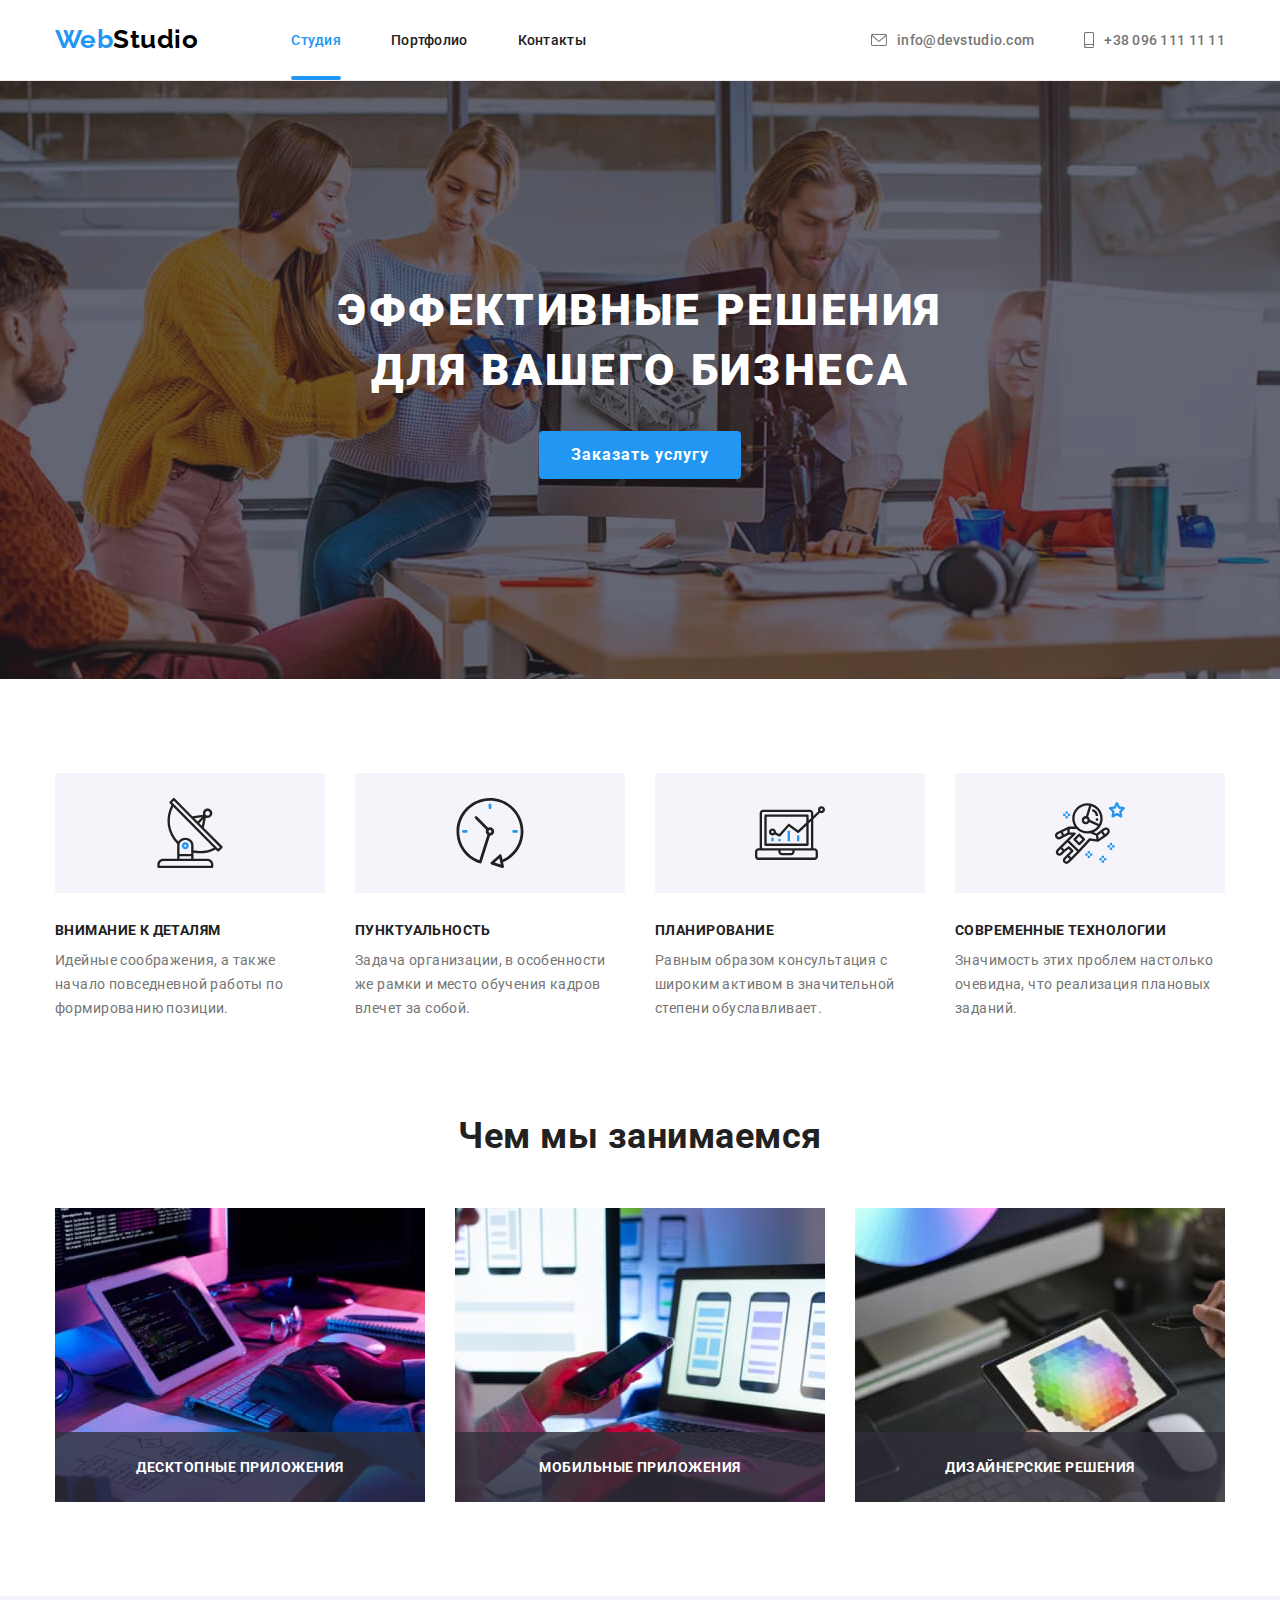
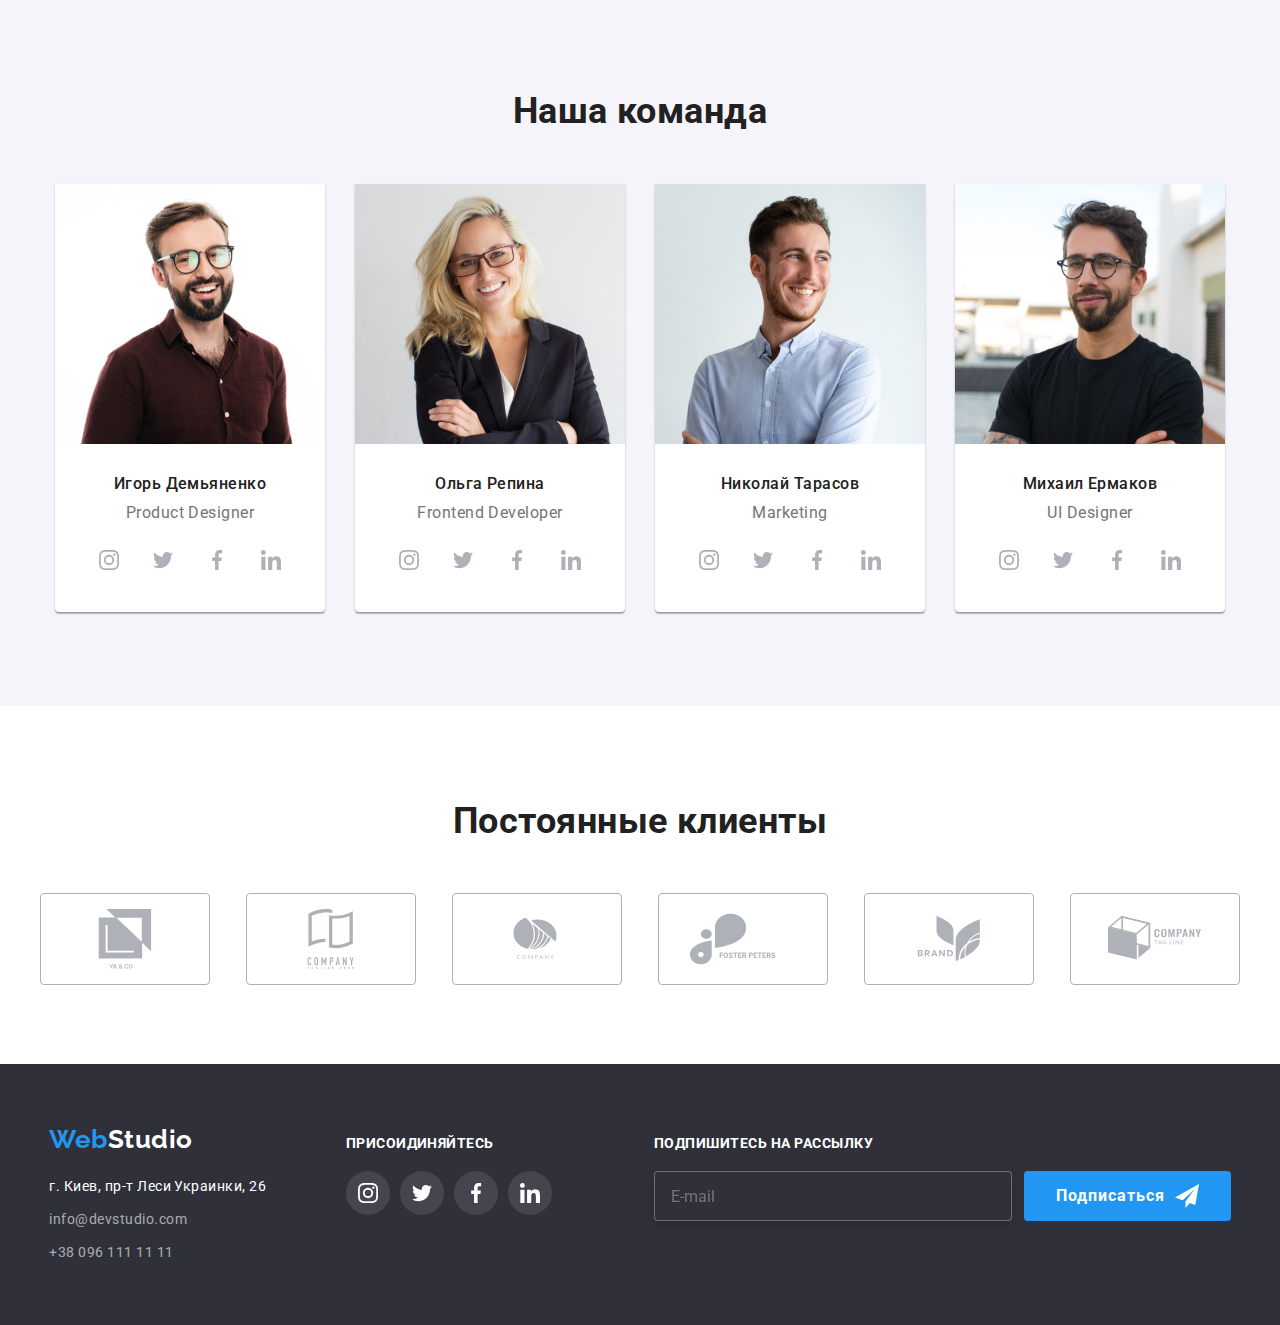
==== commit c3bf2dbe: "picture" ====
--- a/index.html
+++ b/index.html
@@ -31,7 +31,41 @@
             <li class="main-nav__item"><a href="./portfolio.html" class="main-nav__link link">Портфолио</a></li>
             <li class="main-nav__item"><a href="" class="main-nav__link link">Контакты</a></li>
           </ul>
+
+
+          <button type="button" class="menu-button" data-menu-button>
+          <svg width="24" height="16" class="button__burger" aria-label="Переключатель мобильного меню">
+            <use href="./images/symbol-defs.svg#icon-burger" class="icon-menu"></use>
+            <use href="./images/symbol-defs.svg#icon-vector" width="16" height="16" class="icon-cross"></use>
+          </svg>
+          </button>
+          
+          <div class="menu-container" data-menu>
+            <ul class="mobile-menu__main-nav list">
+              <li class="mob-menu__page"><a href="./index.html" class="link main-nav__link--current-page">Студия</a></li>
+              <li class="mob-menu__page"><a href="./portfolio.html" class="link">Портфолио</a></li>
+              <li class="mob-menu__page"><a href="" class="link"></a>Контакты</li>
+            </ul>
+            <div class="mob-menu__bottom-wrapper">
+            <ul class="mob-menu__contact list">
+              <li>
+                <a href="tel:+380961111111" class="mob-menu__tel">+38 096 111 11 11</a>
+              </li>
+              <li>
+                <a href="mailto:info@devstudio.com" class="mob-menu__mail">info@devstudio.com</a>
+              </li>
+            </ul>
+            <ul class="mob-menu__soc-list list">
+              <li class="mob-menu__soc-item"><a href="" class="mob-menu__soc-link">Instagram</a></li>
+              <li class="mob-menu__soc-item"><a href="" class="mob-menu__soc-link">Twitter</a></li>
+              <li class="mob-menu__soc-item"><a href="" class="mob-menu__soc-link">Facebook</a></li>
+              <li class="mob-menu__soc-item"><a href="" class="mob-menu__soc-link">LinkedIn</a></li>
+            </ul>
+            </div>
+          </div>
         </nav>
+
+
         <ul class="page-header__contact list">
           <li class="page-header__item">
             <a href="mailto:info@devstudio.com" class="page-header__link">
@@ -122,10 +156,16 @@
           <ul class="our-team__workers-list list">
             <li class="our-team__worker">
               <img class="worker__foto"
+              srcset="./images/igor-demianenko.jpg 270w,
+              ./images/team_tab-x1x2/igor-demianenko_tab-x1.jpg 354w,
+              ./images/team_mob-x1x2/igor-demianenko_mob-x1.jpg 450w,
+              ./images/team_tab-x1x2/igor-demianenko_tab-x2.jpg 708w,
+              ./images/team_mob-x1x2/igor-demianenko_mob-x2.jpg 900w"
+              
+              sizes="(min-width: 1200px) 270px, (min-width: 768px) 354px, (max-width: 767px) 450px"
                 src="./images/igor-demianenko.jpg"
                 alt="Игорь Демьяненко"
-                width="270"
-                height="260"
+
               />
               <div class="worker__description">
                 <h3 class="worker__name">Игорь Демьяненко</h3>
@@ -167,10 +207,16 @@
 
             
             <li class="our-team__worker">
-              <img src="./images/olga-repina.jpg" 
-                alt="Ольга Репина" 
-                width="270" height="260" 
-                class="worker__foto"/>
+              <img class="worker__foto"
+              srcset="./images/olga-repina.jpg 270w,
+              ./images/team_tab-x1x2/olga-repina_tab-x1.jpg 354w,
+              ./images/team_mob-x1x2/olga-repina_mob-x1.jpg 450w,
+              ./images/team_tab-x1x2/olga-repina_tab-x2.jpg 708w,
+              ./images/team_mob-x1x2/olga-repina_mob-x2.jpg 900w"
+              
+              sizes="(min-width: 1200px) 270px, (min-width: 768px) 354px, (max-width: 767px) 450px"
+              src="./images/olga-repina.jpg"
+                alt="Ольга Репина"/>
               <div class="worker__description">
                 <h3 class="worker__name">Ольга Репина</h3>
                 <p class="worker__position">Frontend Developer</p>
@@ -211,10 +257,15 @@
             </li>
             <li class="our-team__worker">
               <img class="worker__foto"
+              srcset="./images/nikolay-tarasov.jpg 270w,
+              ./images/team_tab-x1x2/nikolay-tarasov_tab-x1.jpg 354w,
+              ./images/team_mob-x1x2/nikolay-tarasov_mob-x1.jpg 450w,
+              ./images/team_tab-x1x2/nikolay-tarasov_tab-x2.jpg 708w,
+              ./images/team_mob-x1x2/nikolay-tarasov_mob-x2.jpg 900w"
+              
+              sizes="(min-width: 1200px) 270px, (min-width: 768px) 354px, (max-width: 767px) 450px"
                 src="./images/nikolay-tarasov.jpg"
                 alt="Николай Тарасов"
-                width="270"
-                height="260"
               />
               <div class="worker__description">
                 <h3 class="worker__name">Николай Тарасов</h3>
@@ -256,10 +307,15 @@
 
             <li class="our-team__worker">
               <img class="worker__foto"
+              srcset="./images/mihail-ermakov.jpg 270w,
+              ./images/team_tab-x1x2/mihail-ermakov_tab-x1.jpg 354w,
+              ./images/team_mob-x1x2/mihail-ermakov_mob-x1.jpg 450w,
+              ./images/team_tab-x1x2/mihail-ermakov_tab-x2.jpg 708w,
+              ./images/team_mob-x1x2/mihail-ermakov_mob-x2.jpg 900w"
+              
+              sizes="(min-width: 1200px) 270px, (min-width: 768px) 354px, (max-width: 767px) 450px"
                 src="./images/mihail-ermakov.jpg"
                 alt="Михаил Ермаков"
-                width="270"
-                height="260"
               />
               <div class="worker__description">
                 <h3 class="worker__name">Михаил Ермаков</h3>
@@ -466,6 +522,7 @@
           </div>
         </div>
     </main>
+    <script src="./js/mobile-menu.js"></script>
     <script src="./js/modal.js"></script>
   </body>
 </html>
--- a/css/main.min.css
+++ b/css/main.min.css
@@ -1,2 +1,2 @@
-:root{--accent-color: #2196f3;--primary-white-color: #ffffff;--title-text-color: #212121;--text-color: #757575;--icon-grey: #afb1b8}body{background-color:var(--primary-white-color);color:#212121;font-family:Roboto, sans-serif;font-style:normal;letter-spacing:0.03em}button{font-family:'Roboto'}img{display:block}.section{padding-bottom:94px}@media screen and (min-width: 480px){.section{padding-bottom:60px}}.container{padding-left:15px;padding-right:15px;margin-left:auto;margin-right:auto}@media screen and (min-width: 480px){.container{width:480px}}@media screen and (min-width: 768px){.container{width:768px}}@media screen and (min-width: 1200px){.container{width:1200px}}a{text-decoration:none}.list{list-style:none}h1,h2,h3,ul,p{margin:0;padding:0}link{text-decoration:none}.visually-hidden{position:absolute;width:1px;height:1px;margin:-1px;border:0;padding:0;white-space:nowrap;clip-path:inset(100%);clip:rect(0 0 0 0);overflow:hidden}.page-header--underline{border-bottom:1px solid #ececec}.page-header__positioning{display:flex;align-items:center}.page-header .main-logo-link{margin-right:93px}@media screen and (max-width: 1199px){.page-header .main-logo-link{margin-right:88px}}.main-nav{display:flex;justify-content:start;align-items:center}.main-logo-link{color:var(--accent-color);font-family:'Raleway';font-weight:700;font-size:26px;line-height:1.2}@media screen and (max-width: 1199px){.main-logo-link{line-height:1.16}}.main-logo-link--black{color:black}.main-logo-link--white{color:var(--primary-white-color)}.main-nav__list{display:flex}@media screen and (max-width: 767px){.main-nav__list{display:none}}.main-nav__item+.main-nav__item{margin-left:50px}.main-nav__link{display:block;position:relative;padding-top:32px;padding-bottom:32px;transition:color 250ms cubic-bezier(0.4, 0, 0.2, 1);color:var(--title-text-color);font-weight:500;font-size:14px;line-height:16px;letter-spacing:0.02em}.main-nav__link:hover,.main-nav__link:focus{color:var(--accent-color);fill:var(--accent-color);cursor:pointer}.main-nav__link--current-page{color:var(--accent-color)}.main-nav__link--current-page::after{position:absolute;bottom:0;display:block;content:'';width:100%;height:4px;background-color:var(--accent-color);border-radius:2px}.page-header__contact{display:flex;justify-content:flex-end;margin-left:auto}@media screen and (max-width: 767px){.page-header__contact{display:none}}@media screen and (max-width: 1199px){.page-header__contact{flex-direction:column}}.page-header__item{display:flex;align-items:center}.page-header__item+.page-header__item{margin-left:50px}@media screen and (max-width: 1199px){.page-header__item+.page-header__item{margin-left:0px;margin-top:10px}}.page-header__link{display:flex;align-items:center;color:var(--text-color);font-weight:500;font-size:14px;line-height:1.15;letter-spacing:0.02em;transition:color 250ms cubic-bezier(0.4, 0, 0.2, 1)}.page-header__link:hover,.page-header__link:focus{color:var(--accent-color);fill:var(--accent-color);cursor:pointer}.page-header__icon{fill:currentColor;margin-right:10px}.hero-section{padding-top:200px;padding-bottom:200px}@media screen and (max-width: 1199px){.hero-section{padding-top:118px;padding-bottom:118px}}.hero-section--overlay{max-width:1600px;margin:0 auto;background-color:#c4c4c4;background-image:linear-gradient(to right, rgba(47,48,58,0.4), rgba(47,48,58,0.4)),url(../images/hero-foto.jpg);background-position:center;background-size:cover}@media screen and (max-width: 767px){.hero-section--overlay{min-width:480px;padding-top:118px;padding-bottom:118px}}.hero-section__title{color:var(--primary-white-color);font-weight:900;font-size:44px;line-height:1.36;text-align:center;letter-spacing:0.06em;text-transform:uppercase;width:696px;margin-left:auto;margin-right:auto;margin-bottom:30px}@media screen and (max-width: 1199px){.hero-section__title{font-size:26px;line-height:1.6;width:360px}}.button{display:flex;align-items:center;justify-content:center;min-width:200px;margin-left:auto;margin-right:auto;padding:10px 32px;color:var(--primary-white-color);background-color:var(--accent-color);font-weight:700;font-size:16px;line-height:1.8;letter-spacing:0.06em;border-radius:4px;border:none;transition:background-color 250ms cubic-bezier(0.4, 0, 0.2, 1)}.button:hover,.button:focus{background-color:#188ce8}.features{padding-top:94px}@media screen and (max-width: 1199px){.features{padding-top:60px}}.features__list{display:flex}@media screen and (max-width: 767px){.features__list{display:block}}@media screen and (max-width: 1199px){.features__list{flex-wrap:wrap;margin:-15px}}@media screen and (max-width: 767px){.features__item{width:450px;margin-left:15px}}@media screen and (min-width: 768px){.features__item{width:354px;margin:15px}}@media screen and (min-width: 1200px){.features__item{width:270px;margin:0px}}.features__icon::before{content:'';display:block;height:120px;margin-bottom:30px;background-repeat:no-repeat;background-position:center;background-color:#f5f4fa}.features__icon--antenna::before{background-image:url(../images/css-images/antenna.svg)}.features__icon--clock::before{background-image:url(../images/css-images/clock.svg)}.features__icon--diagram::before{background-image:url(../images/css-images/diagram.svg)}.features__icon--astronaut::before{background-image:url(../images/css-images/astronaut.svg)}.features__title+.features__description{margin-top:10px}.features__title{font-style:normal;font-weight:700;font-size:14px;line-height:1.14;letter-spacing:0.03em;text-transform:uppercase;color:var(--title-text-color)}@media screen and (max-width: 767px){.features__title{text-align:center}}.features__item+.features__item{margin-left:30px}@media screen and (max-width: 767px){.features__item+.features__item{margin-left:0px;margin-top:30px}}@media screen and (max-width: 1199px){.features__item+.features__item{margin-left:15px}}@media screen and (min-width: 1200px){.features__item+.features__item{margin-left:30px}}.features__description{font-size:14px;line-height:1.71;color:var(--text-color);letter-spacing:0.03em}@media screen and (max-width: 1199px){.our-work{display:none}}.section__title{text-align:center;font-weight:700;font-size:36px;line-height:1.2}@media screen and (max-width: 1199px){.section__title{font-size:28px;line-height:1.18}}.section__title+.our-work__examples-list{margin-top:50px}.our-work__examples-list{display:flex}.our-work__example+.our-work__example{margin-left:30px}.our-work__example{position:relative}.example__title{position:absolute;bottom:0;display:flex;justify-content:center;align-items:center;width:100%;height:70px;background:rgba(47,48,58,0.8);font-weight:700;font-size:14px;line-height:1.15;text-transform:uppercase;color:var(--primary-white-color)}.our-team{background-color:#f5f4fa;padding-top:94px}@media screen and (max-width: 1199px){.our-team{min-width:480px;padding-top:60px}}.section__title+.our-team__workers-list{margin-top:50px}@media screen and (max-width: 1199px){.section__title+.our-team__workers-list{margin-top:30px}}.our-team__workers-list{display:flex}@media screen and (max-width: 767px){.our-team__workers-list{display:block}}@media screen and (max-width: 1199px){.our-team__workers-list{flex-wrap:wrap;margin:-15px}}.our-team__worker{background-color:var(--primary-white-color);box-shadow:0px 1px 3px rgba(0,0,0,0.12),0px 1px 1px rgba(0,0,0,0.14),0px 2px 1px rgba(0,0,0,0.2);border-radius:0px 0px 4px 4px}@media screen and (max-width: 767px){.our-team__worker{min-width:450px}.our-team__worker:not(:last-child){margin-bottom:30px}}@media screen and (max-width: 1199px){.our-team__worker{margin:15px;width:354px}}.our-team__worker+.our-team__worker{margin-left:30px}@media screen and (max-width: 767px){.our-team__worker+.our-team__worker{margin-left:0px}}@media screen and (max-width: 1199px){.our-team__worker+.our-team__worker{margin-left:15px}}.worker__foto{min-width:450px;min-height:460px}@media screen and (min-width: 480px){.worker__foto{min-width:450px;min-height:460px}}@media screen and (min-width: 768px){.worker__foto{min-width:354px;min-height:374px}}@media screen and (min-width: 1200px){.worker__foto{min-width:270px;min-height:260px}}.worker__description{padding-top:30px;padding-bottom:30px}@media screen and (max-width: 1199px){.worker__description{padding-bottom:24px}}.worker__name{text-align:center;font-weight:500;font-size:16px;line-height:1.2}.worker__position{text-align:center;font-size:16px;line-height:1.2;color:var(--text-color)}.worker__name+.worker__position{margin-top:10px;margin-bottom:16px}.social-links__list{display:flex;width:206px;margin-left:auto;margin-right:auto;justify-content:space-between}.social__link{display:inline-block;padding:12px;fill:var(--icon-grey);width:44px;height:44px;border-radius:50%;transition:fill 250ms cubic-bezier(0.4, 0, 0.2, 1);transition:background-color 250ms cubic-bezier(0.4, 0, 0.2, 1)}.social__link:hover,.social__link:focus{fill:var(--primary-white-color);border-radius:50%;background-color:#2196f3}.regular-clients{padding-top:94px}@media screen and (max-width: 1199px){.regular-clients{min-width:480px;padding-top:60px}}.section__title+.regular-clients__list{margin-top:50px}@media screen and (max-width: 1199px){.section__title+.regular-clients__list{margin-top:30px}}.regular-clients__list{display:flex}@media screen and (max-width: 767px){.regular-clients__list{min-width:480px;flex-wrap:wrap;margin:-15px}}@media screen and (min-width: 768px){.regular-clients__list{flex-wrap:wrap;margin:-15px}}@media screen and (min-width: 1200px){.regular-clients__list{justify-content:space-between}}@media screen and (max-width: 767px){.regular-clients__item{width:210px;margin:15px}}@media screen and (min-width: 768px){.regular-clients__item{width:226px;margin:15px}}@media screen and (min-width: 1200px){.regular-clients__item{width:170px;margin:0px}}.regular-client__link{display:flex;height:92px;border:1px solid var(--icon-grey);fill:var(--icon-grey);box-sizing:border-box;border-radius:4px;transition:fill 250ms cubic-bezier(0.4, 0, 0.2, 1);transition:border 250ms cubic-bezier(0.4, 0, 0.2, 1)}.regular-client__link:hover,.regular-client__link:focus{border:1px solid var(--accent-color);fill:var(--accent-color)}.regular-client__link:hover .client__icon,.regular-client__link:focus .client__icon{fill:var(--accent-color)}@media screen and (max-width: 767px){.regular-client__link{width:210px}}@media screen and (min-width: 768px){.regular-client__link{width:226px}}@media screen and (min-width: 1200px){.regular-client__link{width:170px}}.client__icon{display:inline-block;margin:auto;transition:fill 250ms cubic-bezier(0.4, 0, 0.2, 1)}.footer{background-color:#2f303a;padding-top:60px;padding-bottom:60px}@media screen and (max-width: 767px){.footer{min-width:480px}}@media screen and (max-width: 767px){.footer_container{display:flex;flex-direction:column}}@media screen and (min-width: 768px) and (max-width: 1199px){.footer_container{display:flex;flex-wrap:wrap;justify-content:space-evenly;align-items:baseline}}@media screen and (min-width: 1200px){.footer_container{display:flex;align-items:baseline;justify-content:space-evenly;padding-left:0px;padding-right:0px}}@media screen and (max-width: 767px){.footer-container1{margin-left:auto;margin-right:auto}}@media screen and (max-width: 1199px){.footer-container1 .main-logo-link{display:flex;justify-content:center;align-items:center}}.main-logo-link+.address{margin-top:20px}@media screen and (max-width: 1199px){.address-list{display:flex;flex-direction:column;justify-content:center;align-items:center}}.map_link{color:var(--primary-white-color);font-style:normal;font-size:14px;line-height:1.7}.contact__map+.address__email{margin-top:9px}.address__email+.address__tel{margin-top:9px}.address-contact{display:block;color:var(--text-color);font-style:normal;font-size:14px;line-height:1.7;color:rgba(255,255,255,0.6);transition:color 250ms cubic-bezier(0.4, 0, 0.2, 1)}.address-contact:hover,.address-contact:focus{color:var(--accent-color)}.footer-container1+.join__container{margin-left:70px}@media screen and (max-width: 767px){.footer-container1+.join__container{margin-left:auto;margin-right:auto;margin-top:60px}}.join__title,.subscribe__title{margin-bottom:20px;color:var(--primary-white-color);font-weight:700;font-size:14px;line-height:1.15;text-transform:uppercase}@media screen and (max-width: 1199px){.join__title,.subscribe__title{text-align:center}}.join-social-links{display:flex;width:206px;margin-left:auto;margin-right:auto;justify-content:space-between}.join-social-links__item{width:44px;height:44px}.join-social__link{width:100%;height:100%;display:flex;justify-content:center;align-items:center;border-radius:50%;background:rgba(255,255,255,0.1);fill:var(--primary-white-color);transition:background-color 250ms cubic-bezier(0.4, 0, 0.2, 1)}.join-social__link:hover,.join-social__link:focus{background-color:#2196f3}@media screen and (min-width: 768px) and (max-width: 1199px){.subscribe__container{margin-top:60px}}@media screen and (max-width: 767px){.join__container+.subscribe__container{margin-left:auto;margin-right:auto;margin-top:60px}}@media screen and (min-width: 1200px){.join__container+.subscribe__container{margin-left:93px}}.subscribe__form{display:flex}@media screen and (max-width: 767px){.subscribe__form{display:block}}@media screen and (min-width: 768px) and (max-width: 1199px){.subscribe__form{display:block}}.subscribe__email-input{width:358px;height:50px;border:1px solid rgba(255,255,255,0.3);filter:drop-shadow(0px 4px 4px rgba(0,0,0,0.15));border-radius:4px;background-color:#2F303A;padding-left:16px;color:var(--primary-white-color)}.subscribe__email-input:hover,.subscribe__email-input:focus{border:1px solid var(--accent-color);outline:none}@media screen and (min-width: 480px) and (max-width: 1199px){.subscribe__email-input{min-width:450px}}.subscribe__email-input+.button{margin-left:12px}@media screen and (max-width: 1199px){.subscribe__email-input+.button{margin-left:auto;margin-right:auto;margin-top:20px}}.button svg{margin-left:10px}.backdrop{position:fixed;top:0;left:0;width:100%;height:100%;opacity:1;transition:opacity 1000ms, visibility 1000ms;background:rgba(0,0,0,0.2)}.is-hidden{visibility:hidden;opacity:0;pointer-events:none}.backdrop.is-hidden .modal{transform:translate(-50%, -50%) scale(1.2)}.backdrop .modal{position:absolute;top:50%;left:50%;transform:translate(-50%, -50%) scale(1);transition:transform 250ms;width:528px;height:581px;background-color:var(--primary-white-color);box-shadow:0px 1px 3px rgba(0,0,0,0.12),0px 1px 1px rgba(0,0,0,0.14),0px 2px 1px rgba(0,0,0,0.2);border-radius:4px}@media screen and (max-width: 1199px){.backdrop .modal{width:450px;height:609px}}.modal-close{position:absolute;transition:fill 250ms cubic-bezier(0.4, 0, 0.2, 1);top:8px;right:8px;display:flex;justify-content:center;align-items:center;width:30px;height:30px;background-color:var(--primary-white-color);border:1px solid rgba(0,0,0,0.1);border-radius:50%}.modal-close:hover,.modal-close:focus{fill:var(--accent-color)}@media screen and (max-width: 1199px){.modal-close__icon{min-width:11px;min-height:11px}}.modal__title{margin-bottom:12px}@media screen and (max-width: 1199px){.modal__title{text-align:center}}.modal{display:flex;flex-direction:column;align-items:center;padding:40px}.form__lable{position:relative;display:flex;flex-direction:column;color:var(--text-color)}.form__lable+.form__lable{margin-top:10px}.form__title{display:block;margin-bottom:4px;font-weight:400;font-size:12px;line-height:14px;letter-spacing:0.01em}.form__input{display:flex;flex-direction:column;width:448px;height:40px;padding-left:40px;border:1px solid rgba(33,33,33,0.2);border-radius:4px;transition:border 250ms cubic-bezier(0.4, 0, 0.2, 1);outline:none}.form__input:hover,.form__input:focus{border-color:var(--accent-color)}.form__input:hover+.form__icon,.form__input:focus+.form__icon{fill:var(--accent-color)}@media screen and (max-width: 1199px){.form__input{width:370px}}.form__icon{position:absolute;top:30px;left:12px;transition:fill 250ms cubic-bezier(0.4, 0, 0.2, 1)}.comment{width:448px;font-weight:400;font-size:12px;line-height:14px;letter-spacing:0.01em;color:var(--text-color)}.comment-area{resize:none;padding:12px 16px;height:120px;font-weight:400;font-size:12px;line-height:14px;letter-spacing:0.01em}.checkbox{position:absolute;width:1px;height:1px;margin:-1px;border:0;padding:0;clip:rect(0 0 0 0);overflow:hidden}.check-icon{display:inline-block;width:16px;height:15px;margin-right:8px;border:2px solid #2a2a2a;border-radius:2px;transition:background-color 250ms cubic-bezier(0.4, 0, 0.2, 1)}.checkbox:checked+.check-icon{border-color:transparent;background-color:var(--accent-color);background-image:url(../images/Vector1.svg);background-repeat:no-repeat;background-size:contain;background-origin:border-box}.field{display:flex;justify-content:center;align-items:center;height:24px;margin-top:20px;margin-bottom:30px;margin-left:auto;margin-right:auto;display:flex;flex-direction:row;align-items:center;font-weight:400;font-size:14px;line-height:1.71;letter-spacing:0.03em;color:var(--text-color)}@media screen and (max-width: 1199px){.field{font-size:12px;line-height:1.16}}.agreement-conditions{margin-left:3px;color:var(--accent-color);text-decoration:underline}.potrtfolio{padding-top:94px}@media screen and (max-width: 1199px){.potrtfolio{padding-top:60px}}.filtr__list{display:flex;justify-content:center}@media screen and (max-width: 767px){.filtr__list{margin-bottom:-15px;flex-wrap:wrap;justify-content:start}}.filtr__item+.filtr__item{margin-left:8px}@media screen and (max-width: 767px){.filtr__item+.filtr__item{margin-left:0px}}@media screen and (max-width: 767px){.filtr__item{margin-bottom:15px}.filtr__item:not(:last-child){margin-right:8px}}.filtr__button{font-weight:500;font-size:16px;line-height:1.6;text-align:center;border-radius:4px;border-style:none;padding:6px 22px;background-color:#f5f4fa;transition:box-shadow 250ms cubic-bezier(0.4, 0, 0.2, 1),color 250ms cubic-bezier(0.4, 0, 0.2, 1),background-color 250ms cubic-bezier(0.4, 0, 0.2, 1)}.filtr__button:hover,.filtr__button:focus{color:var(--primary-white-color);background-color:var(--accent-color);cursor:pointer;box-shadow:0px 3px 1px rgba(0,0,0,0.1),0px 1px 2px rgba(0,0,0,0.08),0px 2px 2px rgba(0,0,0,0.12)}.filtr__list+.projects__list{margin-top:50px}@media screen and (max-width: 767px){.filtr__list+.projects__list{margin-top:40px}}@media screen and (max-width: 767px){.projects__list{display:block;margin:0px}}@media screen and (min-width: 768px) and (max-width: 1199px){.projects__list{display:flex;flex-wrap:wrap;margin:-15px}}@media screen and (min-width: 1200px){.projects__list{display:flex;flex-wrap:wrap;margin:-15px}}@media screen and (max-width: 767px){.projects__item{min-width:450px;margin:0px}.projects__item:not(:last-child){margin-bottom:30px}}@media screen and (min-width: 768px) and (max-width: 1199px){.projects__item{width:354px;margin:15px}}@media screen and (min-width: 1200px){.projects__item{margin:15px;width:370px;box-sizing:border-box}}@media screen and (max-width: 767px){.project__piture{width:450px}}.project__link{display:flex;flex-direction:column}.project__link:hover .project__overlay,.project__link:focus .project__overlay{transform:translatey(0);box-shadow:0px 1px 1px rgba(0,0,0,0.12),0px 4px 4px rgba(0,0,0,0.06),1px 4px 6px rgba(0,0,0,0.16);cursor:pointer}.project__card{padding:20px 24px;border:1px solid #eeeeee;border-top:none}.project__title{color:var(--title-text-color);font-weight:700;font-size:18px;line-height:2;letter-spacing:0.06em;text-align:left;margin-bottom:4px}.project__description{font-size:16px;line-height:1.8;color:var(--text-color)}.project__product{position:relative;overflow:hidden;display:flex}.project__overlay{position:absolute;top:0;right:0;transform:translatey(100%);transition:transform 250ms cubic-bezier(0.4, 0, 0.2, 1);padding:63px 24px;font-weight:400;font-size:18px;line-height:1.56;letter-spacing:0.03em;color:var(--primary-white-color);background:rgba(33,150,243,0.9)}@media screen and (max-width: 767px){.project__overlay{padding:77px 24px}}
+:root{--accent-color: #2196f3;--primary-white-color: #ffffff;--title-text-color: #212121;--text-color: #757575;--icon-grey: #afb1b8}body{background-color:var(--primary-white-color);color:#212121;font-family:Roboto, sans-serif;font-style:normal;letter-spacing:0.03em}button{font-family:'Roboto'}img{display:block}@media screen and (max-width: 1199px){.section{padding-bottom:60px}}@media screen and (min-width: 1200px){.section{padding-bottom:94px}}.container{padding-left:15px;padding-right:15px;margin-left:auto;margin-right:auto}@media screen and (min-width: 480px){.container{width:480px}}@media screen and (min-width: 768px){.container{width:768px}}@media screen and (min-width: 1200px){.container{width:1200px}}a{text-decoration:none}.list{list-style:none}h1,h2,h3,ul,p{margin:0;padding:0}link{text-decoration:none}.visually-hidden{position:absolute;width:1px;height:1px;margin:-1px;border:0;padding:0;white-space:nowrap;clip-path:inset(100%);clip:rect(0 0 0 0);overflow:hidden}.page-header{position:relative}.page-header--underline{min-width:480px;border-bottom:1px solid #ececec}.page-header__positioning{display:flex;align-items:center}@media screen and (max-width: 767px){.page-header__positioning{justify-content:space-between}}@media screen and (max-width: 767px){.page-header .main-logo-link{margin-right:268px}}@media screen and (min-width: 768px){.page-header .main-logo-link{margin-right:88px}}@media screen and (min-width: 1200px){.page-header .main-logo-link{margin-right:93px}}.main-nav{display:flex;align-items:center}@media screen and (max-width: 767px){.main-nav{justify-content:space-between}}@media screen and (min-width: 768px){.main-nav{justify-content:start}}.main-logo-link{color:var(--accent-color);font-family:'Raleway';font-weight:700;font-size:26px;line-height:1.2}@media screen and (max-width: 1199px){.main-logo-link{line-height:1.16}}.main-logo-link--black{color:black}.main-logo-link--white{color:var(--primary-white-color)}.main-nav__list{display:flex}@media screen and (max-width: 767px){.main-nav__list{display:none}}.main-nav__item+.main-nav__item{margin-left:50px}.main-nav__link{display:block;position:relative;padding-top:32px;padding-bottom:32px;transition:color 250ms cubic-bezier(0.4, 0, 0.2, 1);color:var(--title-text-color);font-weight:500;font-size:14px;line-height:16px;letter-spacing:0.02em}.main-nav__link:hover,.main-nav__link:focus{color:var(--accent-color);fill:var(--accent-color);cursor:pointer}.main-nav__link--current-page{color:var(--accent-color)}@media screen and (min-width: 768px){.main-nav__link--current-page::after{position:absolute;bottom:0;display:block;content:'';width:100%;height:4px;background-color:var(--accent-color);border-radius:2px}}.page-header__contact{display:flex;justify-content:flex-end;margin-left:auto}@media screen and (max-width: 767px){.page-header__contact{display:none}}@media screen and (max-width: 1199px){.page-header__contact{flex-direction:column}}.page-header__item{display:flex;align-items:center}.page-header__item+.page-header__item{margin-left:50px}@media screen and (max-width: 1199px){.page-header__item+.page-header__item{margin-left:0px;margin-top:10px}}.page-header__link{display:flex;align-items:center;color:var(--text-color);font-weight:500;font-size:14px;line-height:1.15;letter-spacing:0.02em;transition:color 250ms cubic-bezier(0.4, 0, 0.2, 1)}.page-header__link:hover,.page-header__link:focus{color:var(--accent-color);fill:var(--accent-color);cursor:pointer}.page-header__icon{fill:currentColor;margin-right:10px}.menu-button{display:inline-flex;border-style:none;background-color:transparent;padding:12px 8px;margin:10px 0px}@media screen and (min-width: 768px){.menu-button{display:none}}.button__burger{fill:black;transition:fill 250ms cubic-bezier(0.4, 0, 0.2, 1)}.button__burger:hover,.button__burger:focus{fill:var(--accent-color);cursor:pointer}@media screen and (min-width: 768px){.button__burger{display:none}}.menu-button{display:flex;margin-left:auto}.menu-button .icon-cross{display:none}.menu-button.is-open .icon-cross{display:block}.menu-button.is-open .button__burger{position:fixed;top:15px;right:15px;z-index:2}.menu-button.is-open .icon-menu{display:none}.menu-container{transition:transform 1250ms cubic-bezier(0.4, 0, 0.2, 1);position:fixed;display:flex;flex-direction:column;justify-content:space-between;height:100vh;top:0;left:0;width:100%;transform:translateY(-100%);padding:48px 40px;background-color:var(--primary-white-color);z-index:1}.menu-container.is-open{transform:translateY(0)}@media screen and (min-width: 768px){.menu-container{display:none}}.mobile-menu__main-nav{display:flex;flex-direction:column}.mob-menu__page{font-weight:500;font-size:40px;line-height:1.17;letter-spacing:0.02em;color:var(--title-text-color)}.mob-menu__page+.mob-menu__page{margin-top:32px}.mob-menu__tel{display:block;font-weight:500;font-size:34px;line-height:1.17;letter-spacing:0.02em;color:var(--accent-color)}.mob-menu__mail{display:block;margin-top:32px;font-weight:500;font-size:24px;line-height:1.16;letter-spacing:0.02em;color:var(--text-color)}.mob-menu__soc-list{display:flex;margin-top:64px}.mob-menu__soc-item:not(:last-child){padding-right:10px;border-right:1px solid rgba(33,33,33,0.2)}.mob-menu__soc-item:not(:first-child){padding-left:10px}.mob-menu__soc-link{font-weight:500;font-size:18px;line-height:1.22;letter-spacing:0.02em;color:var(--accent-color)}.hero-section{padding-top:200px;padding-bottom:200px}@media screen and (max-width: 1199px){.hero-section{padding-top:118px;padding-bottom:118px}}.hero-section--overlay{max-width:1600px;margin:0 auto;background-color:#c4c4c4;background-image:linear-gradient(to right, rgba(47,48,58,0.4), rgba(47,48,58,0.4)),url(../images/hero-foto.jpg);background-position:center;background-size:cover}@media screen and (max-width: 767px){.hero-section--overlay{min-width:480px;padding-top:118px;padding-bottom:118px}}.hero-section__title{color:var(--primary-white-color);font-weight:900;font-size:44px;line-height:1.36;text-align:center;letter-spacing:0.06em;text-transform:uppercase;width:696px;margin-left:auto;margin-right:auto;margin-bottom:30px}@media screen and (max-width: 1199px){.hero-section__title{font-size:26px;line-height:1.6;width:360px}}.button{display:flex;align-items:center;justify-content:center;min-width:200px;margin-left:auto;margin-right:auto;padding:10px 32px;color:var(--primary-white-color);background-color:var(--accent-color);font-weight:700;font-size:16px;line-height:1.8;letter-spacing:0.06em;border-radius:4px;border:none;transition:background-color 250ms cubic-bezier(0.4, 0, 0.2, 1)}.button:hover,.button:focus{background-color:#188ce8}.features{padding-top:94px}@media screen and (max-width: 1199px){.features{padding-top:60px;min-width:480px}}.features__list{display:flex}@media screen and (max-width: 767px){.features__list{display:block}}@media screen and (min-width: 768px) and (max-width: 1199px){.features__list{flex-wrap:wrap;margin:-15px}}@media screen and (max-width: 767px){.features__item{width:450px;margin-left:0px}}@media screen and (min-width: 768px){.features__item{width:354px;margin:15px}}@media screen and (min-width: 1200px){.features__item{width:270px;margin:0px}}.features__icon::before{content:'';display:block;height:120px;margin-bottom:30px;background-repeat:no-repeat;background-position:center;background-color:#f5f4fa}.features__icon--antenna::before{background-image:url(../images/css-images/antenna.svg)}.features__icon--clock::before{background-image:url(../images/css-images/clock.svg)}.features__icon--diagram::before{background-image:url(../images/css-images/diagram.svg)}.features__icon--astronaut::before{background-image:url(../images/css-images/astronaut.svg)}.features__title+.features__description{margin-top:10px}.features__title{font-style:normal;font-weight:700;font-size:14px;line-height:1.14;letter-spacing:0.03em;text-transform:uppercase;color:var(--title-text-color)}@media screen and (max-width: 767px){.features__title{text-align:center}}.features__item+.features__item{margin-left:30px}@media screen and (max-width: 767px){.features__item+.features__item{margin-left:0px;margin-top:30px}}@media screen and (min-width: 768px) and (max-width: 1199px){.features__item+.features__item{margin-left:15px}}@media screen and (min-width: 1200px){.features__item+.features__item{margin-left:30px}}.features__description{font-size:14px;line-height:1.71;color:var(--text-color);letter-spacing:0.03em}@media screen and (max-width: 1199px){.our-work{display:none}}.section__title{text-align:center;font-weight:700;font-size:36px;line-height:1.2}@media screen and (max-width: 1199px){.section__title{font-size:28px;line-height:1.18}}.section__title+.our-work__examples-list{margin-top:50px}.our-work__examples-list{display:flex}.our-work__example+.our-work__example{margin-left:30px}.our-work__example{position:relative}.example__title{position:absolute;bottom:0;display:flex;justify-content:center;align-items:center;width:100%;height:70px;background:rgba(47,48,58,0.8);font-weight:700;font-size:14px;line-height:1.15;text-transform:uppercase;color:var(--primary-white-color)}.our-team{background-color:#f5f4fa;padding-top:94px}@media screen and (max-width: 1199px){.our-team{min-width:480px;padding-top:60px}}.section__title+.our-team__workers-list{margin-top:50px}@media screen and (max-width: 1199px){.section__title+.our-team__workers-list{margin-top:30px}}.our-team__workers-list{display:flex}@media screen and (max-width: 767px){.our-team__workers-list{display:block}}@media screen and (max-width: 1199px){.our-team__workers-list{flex-wrap:wrap;margin:-15px}}.our-team__worker{background-color:var(--primary-white-color);box-shadow:0px 1px 3px rgba(0,0,0,0.12),0px 1px 1px rgba(0,0,0,0.14),0px 2px 1px rgba(0,0,0,0.2);border-radius:0px 0px 4px 4px}@media screen and (max-width: 767px){.our-team__worker{min-width:450px}.our-team__worker:not(:last-child){margin-bottom:30px}}@media screen and (max-width: 1199px){.our-team__worker{margin:15px;width:354px}}.our-team__worker+.our-team__worker{margin-left:30px}@media screen and (max-width: 767px){.our-team__worker+.our-team__worker{margin-left:0px}}@media screen and (max-width: 1199px){.our-team__worker+.our-team__worker{margin-left:15px}}@media screen and (min-width: 1200px){.worker__foto{width:270px;height:260px}}.worker__description{padding-top:30px;padding-bottom:30px}@media screen and (max-width: 1199px){.worker__description{padding-bottom:24px}}.worker__name{text-align:center;font-weight:500;font-size:16px;line-height:1.2}.worker__position{text-align:center;font-size:16px;line-height:1.2;color:var(--text-color)}.worker__name+.worker__position{margin-top:10px;margin-bottom:16px}.social-links__list{display:flex;width:206px;margin-left:auto;margin-right:auto;justify-content:space-between}.social__link{display:inline-block;padding:12px;fill:var(--icon-grey);width:44px;height:44px;border-radius:50%;transition:fill 250ms cubic-bezier(0.4, 0, 0.2, 1);transition:background-color 250ms cubic-bezier(0.4, 0, 0.2, 1)}.social__link:hover,.social__link:focus{fill:var(--primary-white-color);border-radius:50%;background-color:#2196f3}.regular-clients{padding-top:94px}@media screen and (max-width: 1199px){.regular-clients{min-width:480px;padding-top:60px}}.section__title+.regular-clients__list{margin-top:50px}@media screen and (max-width: 1199px){.section__title+.regular-clients__list{margin-top:30px}}.regular-clients__list{display:flex}@media screen and (max-width: 767px){.regular-clients__list{min-width:480px;flex-wrap:wrap;margin:-15px}}@media screen and (min-width: 768px){.regular-clients__list{flex-wrap:wrap;margin:-15px}}@media screen and (min-width: 1200px){.regular-clients__list{justify-content:space-between}}@media screen and (max-width: 767px){.regular-clients__item{width:210px;margin:15px}}@media screen and (min-width: 768px){.regular-clients__item{width:226px;margin:15px}}@media screen and (min-width: 1200px){.regular-clients__item{width:170px;margin:0px}}.regular-client__link{display:flex;height:92px;border:1px solid var(--icon-grey);fill:var(--icon-grey);box-sizing:border-box;border-radius:4px;transition:fill 250ms cubic-bezier(0.4, 0, 0.2, 1);transition:border 250ms cubic-bezier(0.4, 0, 0.2, 1)}.regular-client__link:hover,.regular-client__link:focus{border:1px solid var(--accent-color);fill:var(--accent-color)}.regular-client__link:hover .client__icon,.regular-client__link:focus .client__icon{fill:var(--accent-color)}@media screen and (max-width: 767px){.regular-client__link{width:210px}}@media screen and (min-width: 768px){.regular-client__link{width:226px}}@media screen and (min-width: 1200px){.regular-client__link{width:170px}}.client__icon{display:inline-block;margin:auto;transition:fill 250ms cubic-bezier(0.4, 0, 0.2, 1)}.footer{background-color:#2f303a;padding-top:60px;padding-bottom:60px}@media screen and (max-width: 767px){.footer{min-width:480px}}@media screen and (max-width: 767px){.footer_container{display:flex;flex-direction:column}}@media screen and (min-width: 768px) and (max-width: 1199px){.footer_container{display:flex;flex-wrap:wrap;justify-content:space-evenly;align-items:baseline}}@media screen and (min-width: 1200px){.footer_container{display:flex;align-items:baseline;justify-content:space-evenly;padding-left:0px;padding-right:0px}}@media screen and (max-width: 767px){.footer-container1{margin-left:auto;margin-right:auto}}@media screen and (max-width: 1199px){.footer-container1 .main-logo-link{display:flex;justify-content:center;align-items:center}}.main-logo-link+.address{margin-top:20px}@media screen and (max-width: 1199px){.address-list{display:flex;flex-direction:column;justify-content:center;align-items:center}}.map_link{color:var(--primary-white-color);font-style:normal;font-size:14px;line-height:1.7}.contact__map+.address__email{margin-top:9px}.address__email+.address__tel{margin-top:9px}.address-contact{display:block;color:var(--text-color);font-style:normal;font-size:14px;line-height:1.7;color:rgba(255,255,255,0.6);transition:color 250ms cubic-bezier(0.4, 0, 0.2, 1)}.address-contact:hover,.address-contact:focus{color:var(--accent-color)}.footer-container1+.join__container{margin-left:70px}@media screen and (max-width: 767px){.footer-container1+.join__container{margin-left:auto;margin-right:auto;margin-top:60px}}.join__title,.subscribe__title{margin-bottom:20px;color:var(--primary-white-color);font-weight:700;font-size:14px;line-height:1.15;text-transform:uppercase}@media screen and (max-width: 1199px){.join__title,.subscribe__title{text-align:center}}.join-social-links{display:flex;width:206px;margin-left:auto;margin-right:auto;justify-content:space-between}.join-social-links__item{width:44px;height:44px}.join-social__link{width:100%;height:100%;display:flex;justify-content:center;align-items:center;border-radius:50%;background:rgba(255,255,255,0.1);fill:var(--primary-white-color);transition:background-color 250ms cubic-bezier(0.4, 0, 0.2, 1)}.join-social__link:hover,.join-social__link:focus{background-color:#2196f3}@media screen and (min-width: 768px) and (max-width: 1199px){.subscribe__container{margin-top:60px}}@media screen and (max-width: 767px){.join__container+.subscribe__container{margin-left:auto;margin-right:auto;margin-top:60px}}@media screen and (min-width: 1200px){.join__container+.subscribe__container{margin-left:93px}}.subscribe__form{display:flex}@media screen and (max-width: 767px){.subscribe__form{display:block}}@media screen and (min-width: 768px) and (max-width: 1199px){.subscribe__form{display:block}}.subscribe__email-input{width:358px;height:50px;border:1px solid rgba(255,255,255,0.3);filter:drop-shadow(0px 4px 4px rgba(0,0,0,0.15));border-radius:4px;background-color:#2F303A;padding-left:16px;color:var(--primary-white-color)}.subscribe__email-input:hover,.subscribe__email-input:focus{border:1px solid var(--accent-color);outline:none}@media screen and (min-width: 480px) and (max-width: 1199px){.subscribe__email-input{min-width:450px}}.subscribe__email-input+.button{margin-left:12px}@media screen and (max-width: 1199px){.subscribe__email-input+.button{margin-left:auto;margin-right:auto;margin-top:20px}}.button svg{margin-left:10px}.backdrop{position:fixed;top:0;left:0;width:100%;height:100%;opacity:1;transition:opacity 1000ms, visibility 1000ms;background:rgba(0,0,0,0.2)}.is-hidden{visibility:hidden;opacity:0;pointer-events:none}.backdrop.is-hidden .modal{transform:translate(-50%, -50%) scale(1.2)}.backdrop .modal{position:absolute;top:50%;left:50%;transform:translate(-50%, -50%) scale(1);transition:transform 250ms;width:528px;height:581px;background-color:var(--primary-white-color);box-shadow:0px 1px 3px rgba(0,0,0,0.12),0px 1px 1px rgba(0,0,0,0.14),0px 2px 1px rgba(0,0,0,0.2);border-radius:4px}@media screen and (max-width: 1199px){.backdrop .modal{width:450px;height:609px}}.modal-close{position:absolute;transition:fill 250ms cubic-bezier(0.4, 0, 0.2, 1);top:8px;right:8px;display:flex;justify-content:center;align-items:center;width:30px;height:30px;background-color:var(--primary-white-color);border:1px solid rgba(0,0,0,0.1);border-radius:50%}.modal-close:hover,.modal-close:focus{fill:var(--accent-color)}@media screen and (max-width: 1199px){.modal-close__icon{min-width:11px;min-height:11px}}.modal__title{margin-bottom:12px}@media screen and (max-width: 1199px){.modal__title{text-align:center}}.modal{display:flex;flex-direction:column;align-items:center;padding:40px}.form__lable{position:relative;display:flex;flex-direction:column;color:var(--text-color)}.form__lable+.form__lable{margin-top:10px}.form__title{display:block;margin-bottom:4px;font-weight:400;font-size:12px;line-height:14px;letter-spacing:0.01em}.form__input{display:flex;flex-direction:column;width:448px;height:40px;padding-left:40px;border:1px solid rgba(33,33,33,0.2);border-radius:4px;transition:border 250ms cubic-bezier(0.4, 0, 0.2, 1);outline:none}.form__input:hover,.form__input:focus{border-color:var(--accent-color)}.form__input:hover+.form__icon,.form__input:focus+.form__icon{fill:var(--accent-color)}@media screen and (max-width: 1199px){.form__input{width:370px}}.form__icon{position:absolute;top:30px;left:12px;transition:fill 250ms cubic-bezier(0.4, 0, 0.2, 1)}.comment{width:448px;font-weight:400;font-size:12px;line-height:14px;letter-spacing:0.01em;color:var(--text-color)}.comment-area{resize:none;padding:12px 16px;height:120px;font-weight:400;font-size:12px;line-height:14px;letter-spacing:0.01em}.checkbox{position:absolute;width:1px;height:1px;margin:-1px;border:0;padding:0;clip:rect(0 0 0 0);overflow:hidden}.check-icon{display:inline-block;width:16px;height:15px;margin-right:8px;border:2px solid #2a2a2a;border-radius:2px;transition:background-color 250ms cubic-bezier(0.4, 0, 0.2, 1)}.checkbox:checked+.check-icon{border-color:transparent;background-color:var(--accent-color);background-image:url(../images/Vector1.svg);background-repeat:no-repeat;background-size:contain;background-origin:border-box}.field{display:flex;justify-content:center;align-items:center;height:24px;margin-top:20px;margin-bottom:30px;margin-left:auto;margin-right:auto;display:flex;flex-direction:row;align-items:center;font-weight:400;font-size:14px;line-height:1.71;letter-spacing:0.03em;color:var(--text-color)}@media screen and (max-width: 1199px){.field{font-size:12px;line-height:1.16}}.agreement-conditions{margin-left:3px;color:var(--accent-color);text-decoration:underline}.potrtfolio{padding-top:94px}@media screen and (max-width: 1199px){.potrtfolio{padding-top:60px;min-width:480px}}.filtr__list{display:flex;justify-content:center}@media screen and (max-width: 767px){.filtr__list{min-width:450px;margin-bottom:-15px;flex-wrap:wrap;justify-content:start}}.filtr__item+.filtr__item{margin-left:8px}@media screen and (max-width: 767px){.filtr__item+.filtr__item{margin-left:0px}}@media screen and (max-width: 767px){.filtr__item{margin-bottom:15px}.filtr__item:not(:last-child){margin-right:8px}}.filtr__button{font-weight:500;font-size:16px;line-height:1.6;text-align:center;border-radius:4px;border-style:none;padding:6px 22px;background-color:#f5f4fa;transition:box-shadow 250ms cubic-bezier(0.4, 0, 0.2, 1),color 250ms cubic-bezier(0.4, 0, 0.2, 1),background-color 250ms cubic-bezier(0.4, 0, 0.2, 1)}.filtr__button:hover,.filtr__button:focus{color:var(--primary-white-color);background-color:var(--accent-color);cursor:pointer;box-shadow:0px 3px 1px rgba(0,0,0,0.1),0px 1px 2px rgba(0,0,0,0.08),0px 2px 2px rgba(0,0,0,0.12)}.filtr__list+.projects__list{margin-top:50px}@media screen and (max-width: 767px){.filtr__list+.projects__list{margin-top:40px}}@media screen and (max-width: 767px){.projects__list{display:block;margin:0px}}@media screen and (min-width: 768px) and (max-width: 1199px){.projects__list{display:flex;flex-wrap:wrap;margin:-15px}}@media screen and (min-width: 1200px){.projects__list{display:flex;flex-wrap:wrap;margin:-15px}}@media screen and (max-width: 767px){.projects__item{min-width:450px;margin:0px}.projects__item:not(:last-child){margin-bottom:30px}}@media screen and (min-width: 768px) and (max-width: 1199px){.projects__item{width:354px;margin:15px}}@media screen and (min-width: 1200px){.projects__item{margin:15px;width:370px;box-sizing:border-box}}.project__link{display:flex;flex-direction:column}.project__link:hover .project__overlay,.project__link:focus .project__overlay{transform:translatey(0);box-shadow:0px 1px 1px rgba(0,0,0,0.12),0px 4px 4px rgba(0,0,0,0.06),1px 4px 6px rgba(0,0,0,0.16);cursor:pointer}.project__card{padding:20px 24px;border:1px solid #eeeeee;border-top:none}.project__title{color:var(--title-text-color);font-weight:700;font-size:18px;line-height:2;letter-spacing:0.06em;text-align:left;align-items:stretch;margin-bottom:4px}.project__description{font-size:16px;line-height:1.8;color:var(--text-color)}.project__product{position:relative;overflow:hidden;display:flex}.project__overlay{position:absolute;top:0;right:0;transform:translatey(100%);transition:transform 250ms cubic-bezier(0.4, 0, 0.2, 1);padding:63px 24px;font-weight:400;font-size:18px;line-height:1.56;letter-spacing:0.03em;color:var(--primary-white-color);background:rgba(33,150,243,0.9)}@media screen and (max-width: 767px){.project__overlay{padding:77px 24px}}
 /*# sourceMappingURL=main.min.css.map */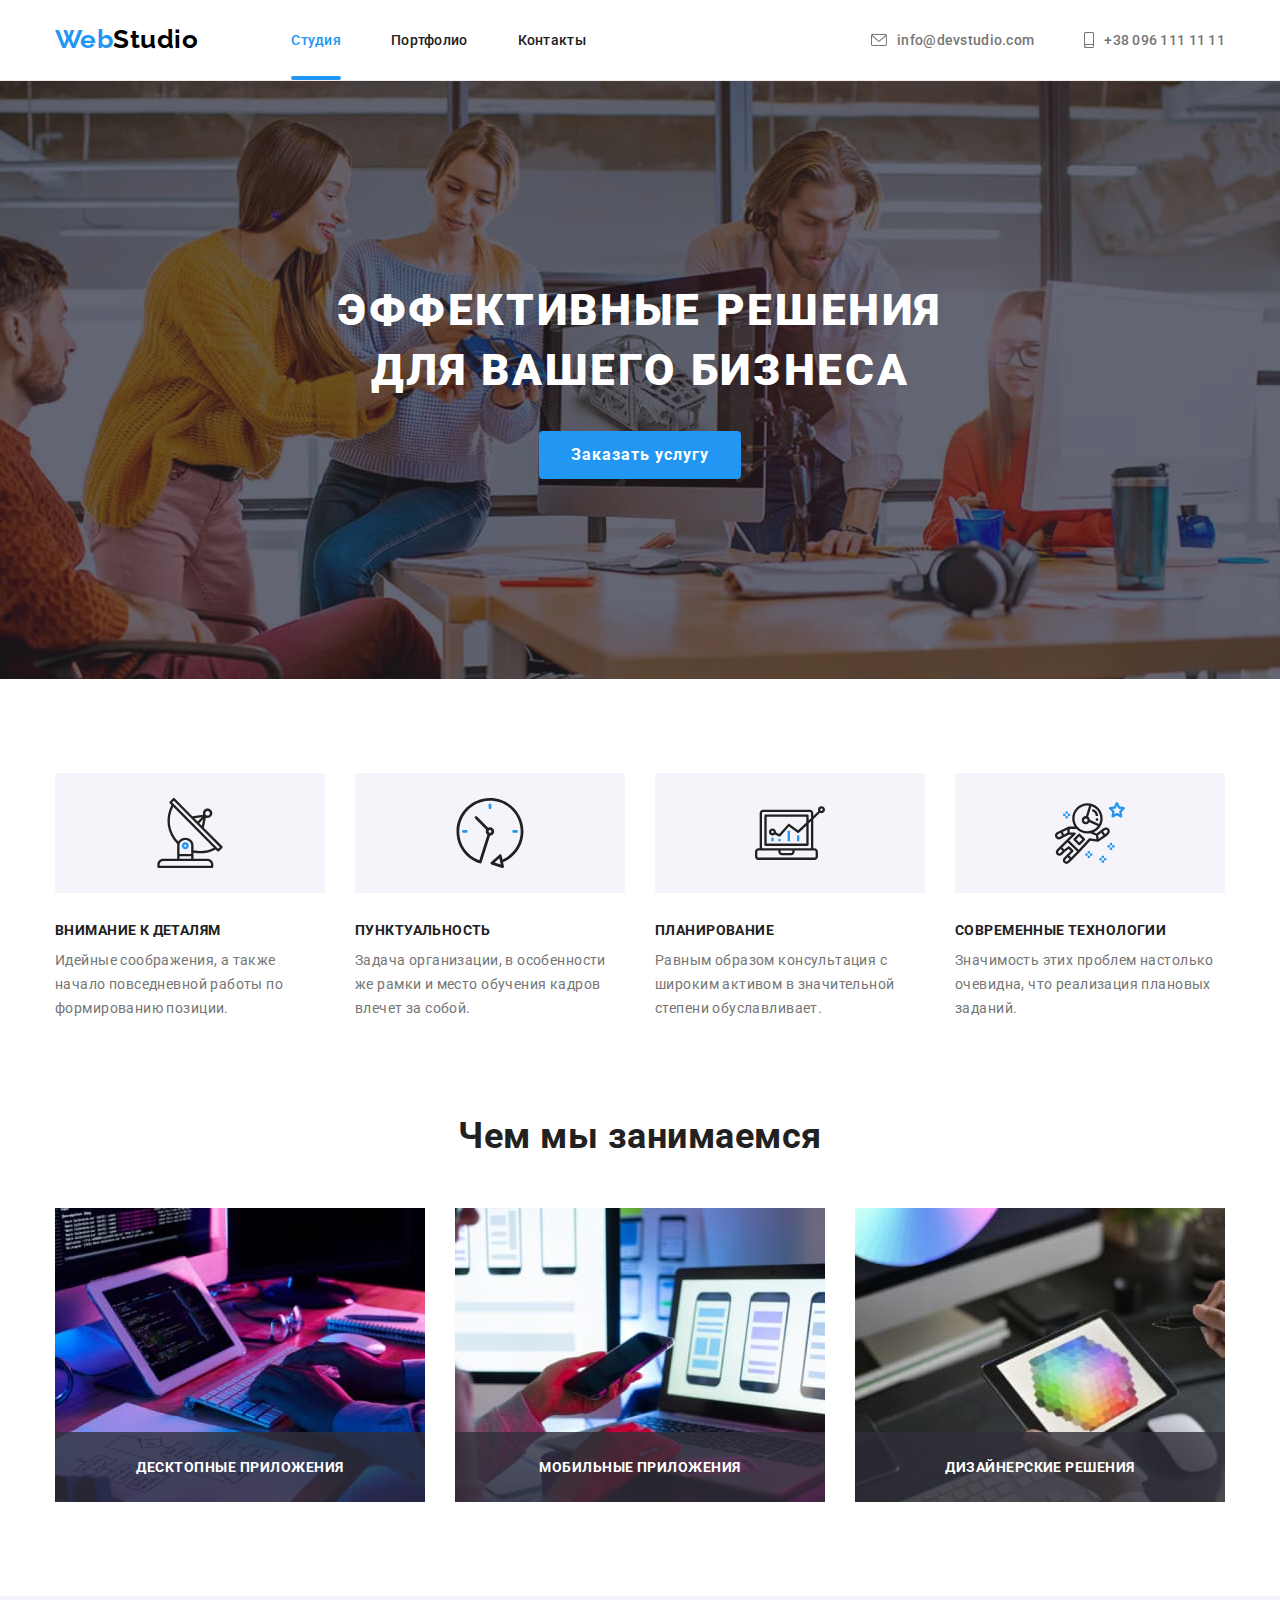
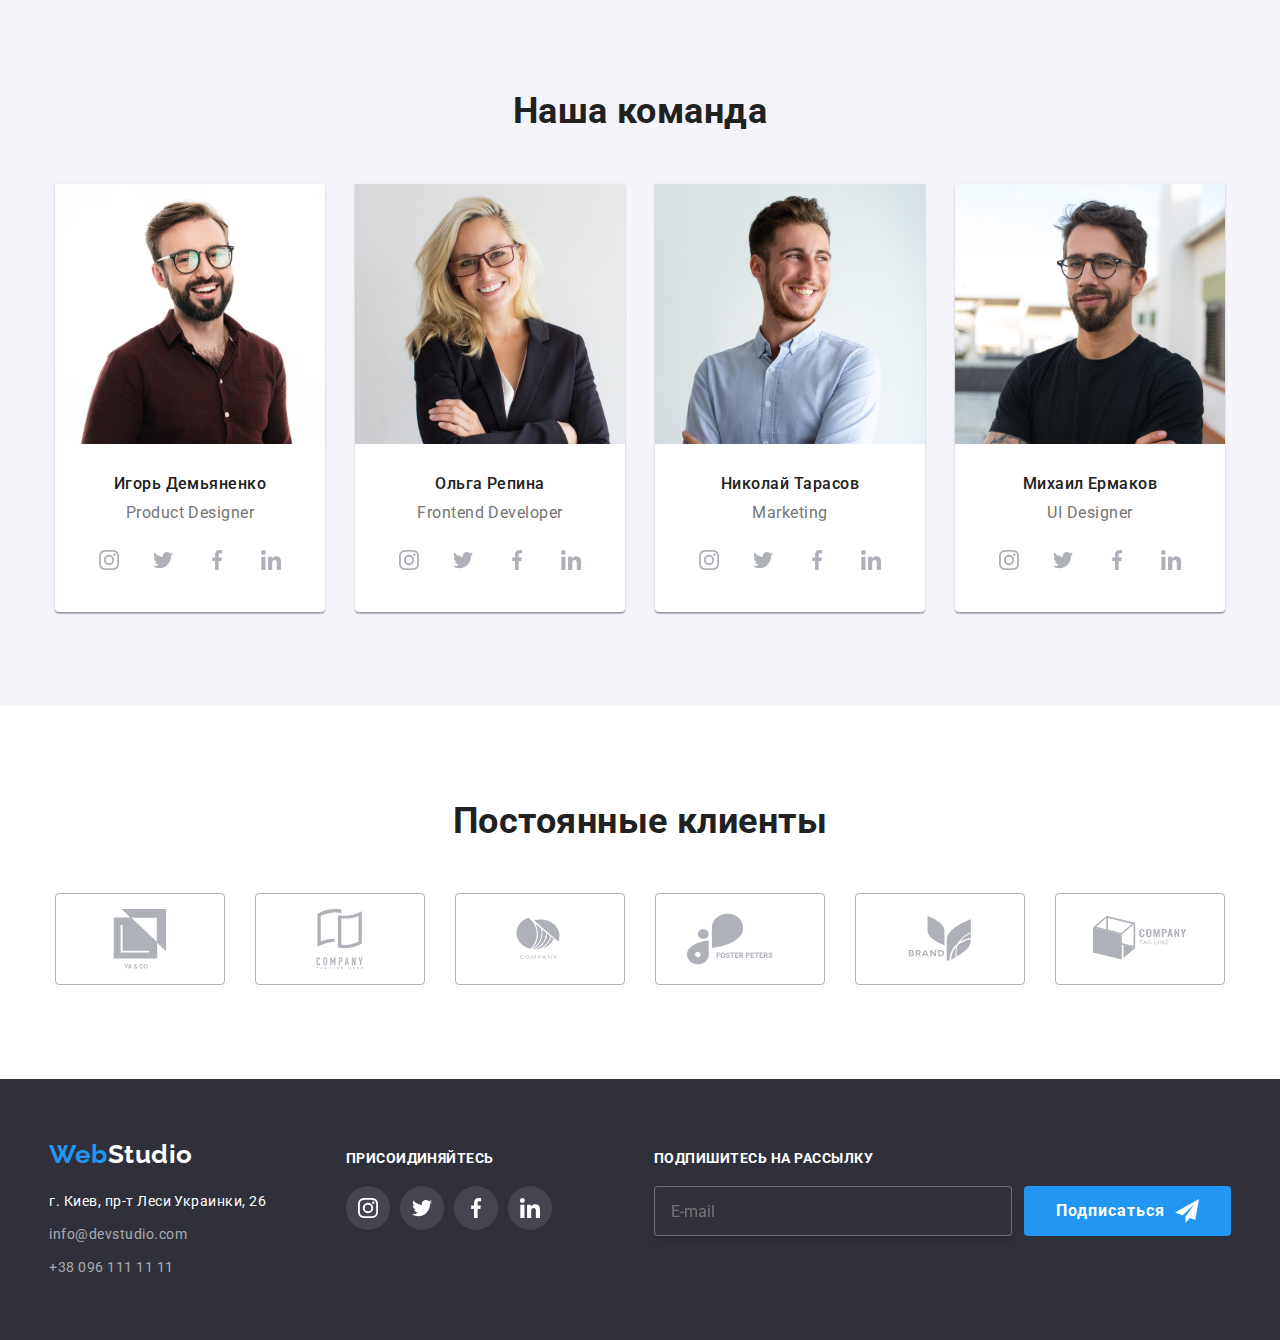
==== commit 098c693f: "finish" ====
--- a/index.html
+++ b/index.html
@@ -42,9 +42,9 @@
           
           <div class="menu-container" data-menu>
             <ul class="mobile-menu__main-nav list">
-              <li class="mob-menu__page"><a href="./index.html" class="link main-nav__link--current-page">Студия</a></li>
-              <li class="mob-menu__page"><a href="./portfolio.html" class="link">Портфолио</a></li>
-              <li class="mob-menu__page"><a href="" class="link"></a>Контакты</li>
+              <li class="mob-menu__page"><a href="./index.html" class="mob-menu__link link main-nav__link--current-page">Студия</a></li>
+              <li class="mob-menu__page"><a href="./portfolio.html" class="mob-menu__link link">Портфолио</a></li>
+              <li class="mob-menu__page"><a href="" class="mob-menu__link link"></a>Контакты</li>
             </ul>
             <div class="mob-menu__bottom-wrapper">
             <ul class="mob-menu__contact list">
@@ -134,15 +134,30 @@
           <h2 class="section__title">Чем мы занимаемся</h2>
           <ul class="our-work__examples-list list">
             <li class="our-work__example">
-              <img src="./images/box1.jpg" alt="печатает на клавиатуре" width="370" height="294" class="example__image" />
+              <img  class="example__image"
+              srcset="./images/box1.jpg 370w,
+              ./images/box1-x2.jpg 740w"             
+              sizes="(min-width: 1200px) 370px"
+              src="./images/box1.jpg"
+               alt="печатает на клавиатуре"/>
               <h3 class="example__title">Десктопные приложения</h3>
             </li>
             <li class="our-work__example">
-              <img src="./images/box2.jpg" alt="Телефон в руках" width="370" height="294" class="example__image"/>
+              <img class="example__image"
+              src="./images/box2.jpg"
+              srcset="./images/box2.jpg 370w,
+              ./images/box2-x2.jpg 740w"             
+              sizes="(min-width: 1200px) 370px"
+              alt="Телефон в руках" />
               <h3 class="example__title">Мобильные приложения</h3>
             </li>
             <li class="our-work__example">
-              <img src="./images/box3.jpg" alt="Палитра на планшете" width="370" height="294" class="example__image"/>
+              <img class="example__image"
+              src="./images/box3.jpg"
+              srcset="./images/box3.jpg 370w,
+              ./images/box3-x2.jpg 740w"             
+              sizes="(min-width: 1200px) 370px"
+              alt="Палитра на планшете" />
               <h3 class="example__title">Дизайнерские решения</h3>
             </li>
           </ul>
--- a/css/main.min.css
+++ b/css/main.min.css
@@ -1,2 +1,2 @@
-:root{--accent-color: #2196f3;--primary-white-color: #ffffff;--title-text-color: #212121;--text-color: #757575;--icon-grey: #afb1b8}body{background-color:var(--primary-white-color);color:#212121;font-family:Roboto, sans-serif;font-style:normal;letter-spacing:0.03em}button{font-family:'Roboto'}img{display:block}@media screen and (max-width: 1199px){.section{padding-bottom:60px}}@media screen and (min-width: 1200px){.section{padding-bottom:94px}}.container{padding-left:15px;padding-right:15px;margin-left:auto;margin-right:auto}@media screen and (min-width: 480px){.container{width:480px}}@media screen and (min-width: 768px){.container{width:768px}}@media screen and (min-width: 1200px){.container{width:1200px}}a{text-decoration:none}.list{list-style:none}h1,h2,h3,ul,p{margin:0;padding:0}link{text-decoration:none}.visually-hidden{position:absolute;width:1px;height:1px;margin:-1px;border:0;padding:0;white-space:nowrap;clip-path:inset(100%);clip:rect(0 0 0 0);overflow:hidden}.page-header{position:relative}.page-header--underline{min-width:480px;border-bottom:1px solid #ececec}.page-header__positioning{display:flex;align-items:center}@media screen and (max-width: 767px){.page-header__positioning{justify-content:space-between}}@media screen and (max-width: 767px){.page-header .main-logo-link{margin-right:268px}}@media screen and (min-width: 768px){.page-header .main-logo-link{margin-right:88px}}@media screen and (min-width: 1200px){.page-header .main-logo-link{margin-right:93px}}.main-nav{display:flex;align-items:center}@media screen and (max-width: 767px){.main-nav{justify-content:space-between}}@media screen and (min-width: 768px){.main-nav{justify-content:start}}.main-logo-link{color:var(--accent-color);font-family:'Raleway';font-weight:700;font-size:26px;line-height:1.2}@media screen and (max-width: 1199px){.main-logo-link{line-height:1.16}}.main-logo-link--black{color:black}.main-logo-link--white{color:var(--primary-white-color)}.main-nav__list{display:flex}@media screen and (max-width: 767px){.main-nav__list{display:none}}.main-nav__item+.main-nav__item{margin-left:50px}.main-nav__link{display:block;position:relative;padding-top:32px;padding-bottom:32px;transition:color 250ms cubic-bezier(0.4, 0, 0.2, 1);color:var(--title-text-color);font-weight:500;font-size:14px;line-height:16px;letter-spacing:0.02em}.main-nav__link:hover,.main-nav__link:focus{color:var(--accent-color);fill:var(--accent-color);cursor:pointer}.main-nav__link--current-page{color:var(--accent-color)}@media screen and (min-width: 768px){.main-nav__link--current-page::after{position:absolute;bottom:0;display:block;content:'';width:100%;height:4px;background-color:var(--accent-color);border-radius:2px}}.page-header__contact{display:flex;justify-content:flex-end;margin-left:auto}@media screen and (max-width: 767px){.page-header__contact{display:none}}@media screen and (max-width: 1199px){.page-header__contact{flex-direction:column}}.page-header__item{display:flex;align-items:center}.page-header__item+.page-header__item{margin-left:50px}@media screen and (max-width: 1199px){.page-header__item+.page-header__item{margin-left:0px;margin-top:10px}}.page-header__link{display:flex;align-items:center;color:var(--text-color);font-weight:500;font-size:14px;line-height:1.15;letter-spacing:0.02em;transition:color 250ms cubic-bezier(0.4, 0, 0.2, 1)}.page-header__link:hover,.page-header__link:focus{color:var(--accent-color);fill:var(--accent-color);cursor:pointer}.page-header__icon{fill:currentColor;margin-right:10px}.menu-button{display:inline-flex;border-style:none;background-color:transparent;padding:12px 8px;margin:10px 0px}@media screen and (min-width: 768px){.menu-button{display:none}}.button__burger{fill:black;transition:fill 250ms cubic-bezier(0.4, 0, 0.2, 1)}.button__burger:hover,.button__burger:focus{fill:var(--accent-color);cursor:pointer}@media screen and (min-width: 768px){.button__burger{display:none}}.menu-button{display:flex;margin-left:auto}.menu-button .icon-cross{display:none}.menu-button.is-open .icon-cross{display:block}.menu-button.is-open .button__burger{position:fixed;top:15px;right:15px;z-index:2}.menu-button.is-open .icon-menu{display:none}.menu-container{transition:transform 1250ms cubic-bezier(0.4, 0, 0.2, 1);position:fixed;display:flex;flex-direction:column;justify-content:space-between;height:100vh;top:0;left:0;width:100%;transform:translateY(-100%);padding:48px 40px;background-color:var(--primary-white-color);z-index:1}.menu-container.is-open{transform:translateY(0)}@media screen and (min-width: 768px){.menu-container{display:none}}.mobile-menu__main-nav{display:flex;flex-direction:column}.mob-menu__page{font-weight:500;font-size:40px;line-height:1.17;letter-spacing:0.02em;color:var(--title-text-color)}.mob-menu__page+.mob-menu__page{margin-top:32px}.mob-menu__tel{display:block;font-weight:500;font-size:34px;line-height:1.17;letter-spacing:0.02em;color:var(--accent-color)}.mob-menu__mail{display:block;margin-top:32px;font-weight:500;font-size:24px;line-height:1.16;letter-spacing:0.02em;color:var(--text-color)}.mob-menu__soc-list{display:flex;margin-top:64px}.mob-menu__soc-item:not(:last-child){padding-right:10px;border-right:1px solid rgba(33,33,33,0.2)}.mob-menu__soc-item:not(:first-child){padding-left:10px}.mob-menu__soc-link{font-weight:500;font-size:18px;line-height:1.22;letter-spacing:0.02em;color:var(--accent-color)}.hero-section{padding-top:200px;padding-bottom:200px}@media screen and (max-width: 1199px){.hero-section{padding-top:118px;padding-bottom:118px}}.hero-section--overlay{max-width:1600px;margin:0 auto;background-color:#c4c4c4;background-image:linear-gradient(to right, rgba(47,48,58,0.4), rgba(47,48,58,0.4)),url(../images/hero-foto.jpg);background-position:center;background-size:cover}@media screen and (max-width: 767px){.hero-section--overlay{min-width:480px;padding-top:118px;padding-bottom:118px}}.hero-section__title{color:var(--primary-white-color);font-weight:900;font-size:44px;line-height:1.36;text-align:center;letter-spacing:0.06em;text-transform:uppercase;width:696px;margin-left:auto;margin-right:auto;margin-bottom:30px}@media screen and (max-width: 1199px){.hero-section__title{font-size:26px;line-height:1.6;width:360px}}.button{display:flex;align-items:center;justify-content:center;min-width:200px;margin-left:auto;margin-right:auto;padding:10px 32px;color:var(--primary-white-color);background-color:var(--accent-color);font-weight:700;font-size:16px;line-height:1.8;letter-spacing:0.06em;border-radius:4px;border:none;transition:background-color 250ms cubic-bezier(0.4, 0, 0.2, 1)}.button:hover,.button:focus{background-color:#188ce8}.features{padding-top:94px}@media screen and (max-width: 1199px){.features{padding-top:60px;min-width:480px}}.features__list{display:flex}@media screen and (max-width: 767px){.features__list{display:block}}@media screen and (min-width: 768px) and (max-width: 1199px){.features__list{flex-wrap:wrap;margin:-15px}}@media screen and (max-width: 767px){.features__item{width:450px;margin-left:0px}}@media screen and (min-width: 768px){.features__item{width:354px;margin:15px}}@media screen and (min-width: 1200px){.features__item{width:270px;margin:0px}}.features__icon::before{content:'';display:block;height:120px;margin-bottom:30px;background-repeat:no-repeat;background-position:center;background-color:#f5f4fa}.features__icon--antenna::before{background-image:url(../images/css-images/antenna.svg)}.features__icon--clock::before{background-image:url(../images/css-images/clock.svg)}.features__icon--diagram::before{background-image:url(../images/css-images/diagram.svg)}.features__icon--astronaut::before{background-image:url(../images/css-images/astronaut.svg)}.features__title+.features__description{margin-top:10px}.features__title{font-style:normal;font-weight:700;font-size:14px;line-height:1.14;letter-spacing:0.03em;text-transform:uppercase;color:var(--title-text-color)}@media screen and (max-width: 767px){.features__title{text-align:center}}.features__item+.features__item{margin-left:30px}@media screen and (max-width: 767px){.features__item+.features__item{margin-left:0px;margin-top:30px}}@media screen and (min-width: 768px) and (max-width: 1199px){.features__item+.features__item{margin-left:15px}}@media screen and (min-width: 1200px){.features__item+.features__item{margin-left:30px}}.features__description{font-size:14px;line-height:1.71;color:var(--text-color);letter-spacing:0.03em}@media screen and (max-width: 1199px){.our-work{display:none}}.section__title{text-align:center;font-weight:700;font-size:36px;line-height:1.2}@media screen and (max-width: 1199px){.section__title{font-size:28px;line-height:1.18}}.section__title+.our-work__examples-list{margin-top:50px}.our-work__examples-list{display:flex}.our-work__example+.our-work__example{margin-left:30px}.our-work__example{position:relative}.example__title{position:absolute;bottom:0;display:flex;justify-content:center;align-items:center;width:100%;height:70px;background:rgba(47,48,58,0.8);font-weight:700;font-size:14px;line-height:1.15;text-transform:uppercase;color:var(--primary-white-color)}.our-team{background-color:#f5f4fa;padding-top:94px}@media screen and (max-width: 1199px){.our-team{min-width:480px;padding-top:60px}}.section__title+.our-team__workers-list{margin-top:50px}@media screen and (max-width: 1199px){.section__title+.our-team__workers-list{margin-top:30px}}.our-team__workers-list{display:flex}@media screen and (max-width: 767px){.our-team__workers-list{display:block}}@media screen and (max-width: 1199px){.our-team__workers-list{flex-wrap:wrap;margin:-15px}}.our-team__worker{background-color:var(--primary-white-color);box-shadow:0px 1px 3px rgba(0,0,0,0.12),0px 1px 1px rgba(0,0,0,0.14),0px 2px 1px rgba(0,0,0,0.2);border-radius:0px 0px 4px 4px}@media screen and (max-width: 767px){.our-team__worker{min-width:450px}.our-team__worker:not(:last-child){margin-bottom:30px}}@media screen and (max-width: 1199px){.our-team__worker{margin:15px;width:354px}}.our-team__worker+.our-team__worker{margin-left:30px}@media screen and (max-width: 767px){.our-team__worker+.our-team__worker{margin-left:0px}}@media screen and (max-width: 1199px){.our-team__worker+.our-team__worker{margin-left:15px}}@media screen and (min-width: 1200px){.worker__foto{width:270px;height:260px}}.worker__description{padding-top:30px;padding-bottom:30px}@media screen and (max-width: 1199px){.worker__description{padding-bottom:24px}}.worker__name{text-align:center;font-weight:500;font-size:16px;line-height:1.2}.worker__position{text-align:center;font-size:16px;line-height:1.2;color:var(--text-color)}.worker__name+.worker__position{margin-top:10px;margin-bottom:16px}.social-links__list{display:flex;width:206px;margin-left:auto;margin-right:auto;justify-content:space-between}.social__link{display:inline-block;padding:12px;fill:var(--icon-grey);width:44px;height:44px;border-radius:50%;transition:fill 250ms cubic-bezier(0.4, 0, 0.2, 1);transition:background-color 250ms cubic-bezier(0.4, 0, 0.2, 1)}.social__link:hover,.social__link:focus{fill:var(--primary-white-color);border-radius:50%;background-color:#2196f3}.regular-clients{padding-top:94px}@media screen and (max-width: 1199px){.regular-clients{min-width:480px;padding-top:60px}}.section__title+.regular-clients__list{margin-top:50px}@media screen and (max-width: 1199px){.section__title+.regular-clients__list{margin-top:30px}}.regular-clients__list{display:flex}@media screen and (max-width: 767px){.regular-clients__list{min-width:480px;flex-wrap:wrap;margin:-15px}}@media screen and (min-width: 768px){.regular-clients__list{flex-wrap:wrap;margin:-15px}}@media screen and (min-width: 1200px){.regular-clients__list{justify-content:space-between}}@media screen and (max-width: 767px){.regular-clients__item{width:210px;margin:15px}}@media screen and (min-width: 768px){.regular-clients__item{width:226px;margin:15px}}@media screen and (min-width: 1200px){.regular-clients__item{width:170px;margin:0px}}.regular-client__link{display:flex;height:92px;border:1px solid var(--icon-grey);fill:var(--icon-grey);box-sizing:border-box;border-radius:4px;transition:fill 250ms cubic-bezier(0.4, 0, 0.2, 1);transition:border 250ms cubic-bezier(0.4, 0, 0.2, 1)}.regular-client__link:hover,.regular-client__link:focus{border:1px solid var(--accent-color);fill:var(--accent-color)}.regular-client__link:hover .client__icon,.regular-client__link:focus .client__icon{fill:var(--accent-color)}@media screen and (max-width: 767px){.regular-client__link{width:210px}}@media screen and (min-width: 768px){.regular-client__link{width:226px}}@media screen and (min-width: 1200px){.regular-client__link{width:170px}}.client__icon{display:inline-block;margin:auto;transition:fill 250ms cubic-bezier(0.4, 0, 0.2, 1)}.footer{background-color:#2f303a;padding-top:60px;padding-bottom:60px}@media screen and (max-width: 767px){.footer{min-width:480px}}@media screen and (max-width: 767px){.footer_container{display:flex;flex-direction:column}}@media screen and (min-width: 768px) and (max-width: 1199px){.footer_container{display:flex;flex-wrap:wrap;justify-content:space-evenly;align-items:baseline}}@media screen and (min-width: 1200px){.footer_container{display:flex;align-items:baseline;justify-content:space-evenly;padding-left:0px;padding-right:0px}}@media screen and (max-width: 767px){.footer-container1{margin-left:auto;margin-right:auto}}@media screen and (max-width: 1199px){.footer-container1 .main-logo-link{display:flex;justify-content:center;align-items:center}}.main-logo-link+.address{margin-top:20px}@media screen and (max-width: 1199px){.address-list{display:flex;flex-direction:column;justify-content:center;align-items:center}}.map_link{color:var(--primary-white-color);font-style:normal;font-size:14px;line-height:1.7}.contact__map+.address__email{margin-top:9px}.address__email+.address__tel{margin-top:9px}.address-contact{display:block;color:var(--text-color);font-style:normal;font-size:14px;line-height:1.7;color:rgba(255,255,255,0.6);transition:color 250ms cubic-bezier(0.4, 0, 0.2, 1)}.address-contact:hover,.address-contact:focus{color:var(--accent-color)}.footer-container1+.join__container{margin-left:70px}@media screen and (max-width: 767px){.footer-container1+.join__container{margin-left:auto;margin-right:auto;margin-top:60px}}.join__title,.subscribe__title{margin-bottom:20px;color:var(--primary-white-color);font-weight:700;font-size:14px;line-height:1.15;text-transform:uppercase}@media screen and (max-width: 1199px){.join__title,.subscribe__title{text-align:center}}.join-social-links{display:flex;width:206px;margin-left:auto;margin-right:auto;justify-content:space-between}.join-social-links__item{width:44px;height:44px}.join-social__link{width:100%;height:100%;display:flex;justify-content:center;align-items:center;border-radius:50%;background:rgba(255,255,255,0.1);fill:var(--primary-white-color);transition:background-color 250ms cubic-bezier(0.4, 0, 0.2, 1)}.join-social__link:hover,.join-social__link:focus{background-color:#2196f3}@media screen and (min-width: 768px) and (max-width: 1199px){.subscribe__container{margin-top:60px}}@media screen and (max-width: 767px){.join__container+.subscribe__container{margin-left:auto;margin-right:auto;margin-top:60px}}@media screen and (min-width: 1200px){.join__container+.subscribe__container{margin-left:93px}}.subscribe__form{display:flex}@media screen and (max-width: 767px){.subscribe__form{display:block}}@media screen and (min-width: 768px) and (max-width: 1199px){.subscribe__form{display:block}}.subscribe__email-input{width:358px;height:50px;border:1px solid rgba(255,255,255,0.3);filter:drop-shadow(0px 4px 4px rgba(0,0,0,0.15));border-radius:4px;background-color:#2F303A;padding-left:16px;color:var(--primary-white-color)}.subscribe__email-input:hover,.subscribe__email-input:focus{border:1px solid var(--accent-color);outline:none}@media screen and (min-width: 480px) and (max-width: 1199px){.subscribe__email-input{min-width:450px}}.subscribe__email-input+.button{margin-left:12px}@media screen and (max-width: 1199px){.subscribe__email-input+.button{margin-left:auto;margin-right:auto;margin-top:20px}}.button svg{margin-left:10px}.backdrop{position:fixed;top:0;left:0;width:100%;height:100%;opacity:1;transition:opacity 1000ms, visibility 1000ms;background:rgba(0,0,0,0.2)}.is-hidden{visibility:hidden;opacity:0;pointer-events:none}.backdrop.is-hidden .modal{transform:translate(-50%, -50%) scale(1.2)}.backdrop .modal{position:absolute;top:50%;left:50%;transform:translate(-50%, -50%) scale(1);transition:transform 250ms;width:528px;height:581px;background-color:var(--primary-white-color);box-shadow:0px 1px 3px rgba(0,0,0,0.12),0px 1px 1px rgba(0,0,0,0.14),0px 2px 1px rgba(0,0,0,0.2);border-radius:4px}@media screen and (max-width: 1199px){.backdrop .modal{width:450px;height:609px}}.modal-close{position:absolute;transition:fill 250ms cubic-bezier(0.4, 0, 0.2, 1);top:8px;right:8px;display:flex;justify-content:center;align-items:center;width:30px;height:30px;background-color:var(--primary-white-color);border:1px solid rgba(0,0,0,0.1);border-radius:50%}.modal-close:hover,.modal-close:focus{fill:var(--accent-color)}@media screen and (max-width: 1199px){.modal-close__icon{min-width:11px;min-height:11px}}.modal__title{margin-bottom:12px}@media screen and (max-width: 1199px){.modal__title{text-align:center}}.modal{display:flex;flex-direction:column;align-items:center;padding:40px}.form__lable{position:relative;display:flex;flex-direction:column;color:var(--text-color)}.form__lable+.form__lable{margin-top:10px}.form__title{display:block;margin-bottom:4px;font-weight:400;font-size:12px;line-height:14px;letter-spacing:0.01em}.form__input{display:flex;flex-direction:column;width:448px;height:40px;padding-left:40px;border:1px solid rgba(33,33,33,0.2);border-radius:4px;transition:border 250ms cubic-bezier(0.4, 0, 0.2, 1);outline:none}.form__input:hover,.form__input:focus{border-color:var(--accent-color)}.form__input:hover+.form__icon,.form__input:focus+.form__icon{fill:var(--accent-color)}@media screen and (max-width: 1199px){.form__input{width:370px}}.form__icon{position:absolute;top:30px;left:12px;transition:fill 250ms cubic-bezier(0.4, 0, 0.2, 1)}.comment{width:448px;font-weight:400;font-size:12px;line-height:14px;letter-spacing:0.01em;color:var(--text-color)}.comment-area{resize:none;padding:12px 16px;height:120px;font-weight:400;font-size:12px;line-height:14px;letter-spacing:0.01em}.checkbox{position:absolute;width:1px;height:1px;margin:-1px;border:0;padding:0;clip:rect(0 0 0 0);overflow:hidden}.check-icon{display:inline-block;width:16px;height:15px;margin-right:8px;border:2px solid #2a2a2a;border-radius:2px;transition:background-color 250ms cubic-bezier(0.4, 0, 0.2, 1)}.checkbox:checked+.check-icon{border-color:transparent;background-color:var(--accent-color);background-image:url(../images/Vector1.svg);background-repeat:no-repeat;background-size:contain;background-origin:border-box}.field{display:flex;justify-content:center;align-items:center;height:24px;margin-top:20px;margin-bottom:30px;margin-left:auto;margin-right:auto;display:flex;flex-direction:row;align-items:center;font-weight:400;font-size:14px;line-height:1.71;letter-spacing:0.03em;color:var(--text-color)}@media screen and (max-width: 1199px){.field{font-size:12px;line-height:1.16}}.agreement-conditions{margin-left:3px;color:var(--accent-color);text-decoration:underline}.potrtfolio{padding-top:94px}@media screen and (max-width: 1199px){.potrtfolio{padding-top:60px;min-width:480px}}.filtr__list{display:flex;justify-content:center}@media screen and (max-width: 767px){.filtr__list{min-width:450px;margin-bottom:-15px;flex-wrap:wrap;justify-content:start}}.filtr__item+.filtr__item{margin-left:8px}@media screen and (max-width: 767px){.filtr__item+.filtr__item{margin-left:0px}}@media screen and (max-width: 767px){.filtr__item{margin-bottom:15px}.filtr__item:not(:last-child){margin-right:8px}}.filtr__button{font-weight:500;font-size:16px;line-height:1.6;text-align:center;border-radius:4px;border-style:none;padding:6px 22px;background-color:#f5f4fa;transition:box-shadow 250ms cubic-bezier(0.4, 0, 0.2, 1),color 250ms cubic-bezier(0.4, 0, 0.2, 1),background-color 250ms cubic-bezier(0.4, 0, 0.2, 1)}.filtr__button:hover,.filtr__button:focus{color:var(--primary-white-color);background-color:var(--accent-color);cursor:pointer;box-shadow:0px 3px 1px rgba(0,0,0,0.1),0px 1px 2px rgba(0,0,0,0.08),0px 2px 2px rgba(0,0,0,0.12)}.filtr__list+.projects__list{margin-top:50px}@media screen and (max-width: 767px){.filtr__list+.projects__list{margin-top:40px}}@media screen and (max-width: 767px){.projects__list{display:block;margin:0px}}@media screen and (min-width: 768px) and (max-width: 1199px){.projects__list{display:flex;flex-wrap:wrap;margin:-15px}}@media screen and (min-width: 1200px){.projects__list{display:flex;flex-wrap:wrap;margin:-15px}}@media screen and (max-width: 767px){.projects__item{min-width:450px;margin:0px}.projects__item:not(:last-child){margin-bottom:30px}}@media screen and (min-width: 768px) and (max-width: 1199px){.projects__item{width:354px;margin:15px}}@media screen and (min-width: 1200px){.projects__item{margin:15px;width:370px;box-sizing:border-box}}.project__link{display:flex;flex-direction:column}.project__link:hover .project__overlay,.project__link:focus .project__overlay{transform:translatey(0);box-shadow:0px 1px 1px rgba(0,0,0,0.12),0px 4px 4px rgba(0,0,0,0.06),1px 4px 6px rgba(0,0,0,0.16);cursor:pointer}.project__card{padding:20px 24px;border:1px solid #eeeeee;border-top:none}.project__title{color:var(--title-text-color);font-weight:700;font-size:18px;line-height:2;letter-spacing:0.06em;text-align:left;align-items:stretch;margin-bottom:4px}.project__description{font-size:16px;line-height:1.8;color:var(--text-color)}.project__product{position:relative;overflow:hidden;display:flex}.project__overlay{position:absolute;top:0;right:0;transform:translatey(100%);transition:transform 250ms cubic-bezier(0.4, 0, 0.2, 1);padding:63px 24px;font-weight:400;font-size:18px;line-height:1.56;letter-spacing:0.03em;color:var(--primary-white-color);background:rgba(33,150,243,0.9)}@media screen and (max-width: 767px){.project__overlay{padding:77px 24px}}
+:root{--accent-color: #2196f3;--primary-white-color: #ffffff;--title-text-color: #212121;--text-color: #757575;--icon-grey: #afb1b8}body{background-color:var(--primary-white-color);color:#212121;font-family:Roboto, sans-serif;font-style:normal;letter-spacing:0.03em}button{font-family:'Roboto'}img{display:block}@media screen and (max-width: 1199px){.section{padding-bottom:60px}}@media screen and (min-width: 1200px){.section{padding-bottom:94px}}link{text-decoration:none}.container{padding-left:15px;padding-right:15px;margin-left:auto;margin-right:auto}@media screen and (min-width: 480px){.container{width:480px}}@media screen and (min-width: 768px){.container{width:768px}}@media screen and (min-width: 1200px){.container{width:1200px}}a{text-decoration:none}.list{list-style:none}h1,h2,h3,ul,p{margin:0;padding:0}link{text-decoration:none}.visually-hidden{position:absolute;width:1px;height:1px;margin:-1px;border:0;padding:0;white-space:nowrap;clip-path:inset(100%);clip:rect(0 0 0 0);overflow:hidden}.page-header{position:relative}.page-header--underline{width:100%;border-bottom:1px solid #ececec}.page-header__positioning{align-items:center}@media screen and (max-width: 767px){.page-header__positioning{justify-content:space-between}}@media screen and (min-width: 768px){.page-header__positioning{display:flex}}@media screen and (min-width: 768px){.page-header .main-logo-link{margin-right:88px}}@media screen and (min-width: 1200px){.page-header .main-logo-link{margin-right:93px}}.main-nav{display:flex;align-items:center}@media screen and (max-width: 767px){.main-nav{justify-content:space-between}}@media screen and (min-width: 768px){.main-nav{justify-content:start}}.main-logo-link{color:var(--accent-color);font-family:'Raleway';font-weight:700;font-size:26px;line-height:1.2}@media screen and (max-width: 1199px){.main-logo-link{line-height:1.16}}.main-logo-link--black{color:black}.main-logo-link--white{color:var(--primary-white-color)}.main-nav__list{display:flex}@media screen and (max-width: 767px){.main-nav__list{display:none}}.main-nav__item+.main-nav__item{margin-left:50px}.main-nav__link{display:block;position:relative;padding-top:32px;padding-bottom:32px;transition:color 250ms cubic-bezier(0.4, 0, 0.2, 1);color:var(--title-text-color);font-weight:500;font-size:14px;line-height:16px;letter-spacing:0.02em}.main-nav__link:hover,.main-nav__link:focus{color:var(--accent-color);fill:var(--accent-color);cursor:pointer}.mob-menu__link{color:var(--title-text-color)}.main-nav__link--current-page{color:var(--accent-color)}@media screen and (min-width: 768px){.main-nav__link--current-page::after{position:absolute;bottom:0;display:block;content:'';width:100%;height:4px;background-color:var(--accent-color);border-radius:2px}}.page-header__contact{display:flex;justify-content:flex-end;margin-left:auto}@media screen and (max-width: 767px){.page-header__contact{display:none}}@media screen and (max-width: 1199px){.page-header__contact{flex-direction:column}}.page-header__item{display:flex;align-items:center}.page-header__item+.page-header__item{margin-left:50px}@media screen and (max-width: 1199px){.page-header__item+.page-header__item{margin-left:0px;margin-top:10px}}.page-header__link{display:flex;align-items:center;color:var(--text-color);font-weight:500;font-size:14px;line-height:1.15;letter-spacing:0.02em;transition:color 250ms cubic-bezier(0.4, 0, 0.2, 1)}.page-header__link:hover,.page-header__link:focus{color:var(--accent-color);fill:var(--accent-color);cursor:pointer}.page-header__icon{fill:currentColor;margin-right:10px}.menu-button{display:inline-flex;border-style:none;background-color:transparent;padding:12px 8px;margin:10px 0px}@media screen and (min-width: 768px){.menu-button{display:none}}.button__burger{fill:black;transition:fill 250ms cubic-bezier(0.4, 0, 0.2, 1)}.button__burger:hover,.button__burger:focus{fill:var(--accent-color);cursor:pointer}@media screen and (min-width: 768px){.button__burger{display:none}}.menu-button{display:flex;margin-left:auto}.menu-button .icon-cross{display:none}.menu-button.is-open .icon-cross{display:block}.menu-button.is-open .button__burger{position:fixed;top:15px;right:15px;z-index:2}.menu-button.is-open .icon-menu{display:none}.menu-container{transition:transform 1250ms cubic-bezier(0.4, 0, 0.2, 1);position:fixed;display:flex;flex-direction:column;justify-content:space-between;height:100vh;top:0;left:0;width:100%;transform:translateY(-100%);padding:48px 40px;background-color:var(--primary-white-color);z-index:1}.menu-container.is-open{transform:translateY(0)}@media screen and (min-width: 768px){.menu-container{display:none}}.mobile-menu__main-nav{display:flex;flex-direction:column}.mob-menu__page{font-weight:500;font-size:40px;line-height:1.17;letter-spacing:0.02em}.mob-menu__page+.mob-menu__page{margin-top:32px}.mob-menu__tel{display:block;font-weight:500;font-size:34px;line-height:1.17;letter-spacing:0.02em;color:var(--accent-color)}.mob-menu__mail{display:block;margin-top:32px;font-weight:500;font-size:24px;line-height:1.16;letter-spacing:0.02em;color:var(--text-color)}.mob-menu__soc-list{display:flex;flex-wrap:wrap;margin-top:64px}.mob-menu__soc-item:not(:last-child){padding-right:10px;border-right:1px solid rgba(33,33,33,0.2)}.mob-menu__soc-item:not(:first-child){padding-left:10px}.mob-menu__soc-link{font-weight:500;font-size:18px;line-height:1.22;letter-spacing:0.02em;color:var(--accent-color)}.hero-section{padding-top:200px;padding-bottom:200px}@media screen and (max-width: 1199px){.hero-section{padding-top:118px;padding-bottom:118px}}.hero-section--overlay{max-width:1600px;margin:0 auto;background-color:#c4c4c4;background-image:linear-gradient(to right, rgba(47,48,58,0.4), rgba(47,48,58,0.4)),url(../images/hero-foto.jpg);background-position:center;background-size:cover}@media screen and (max-width: 767px){.hero-section--overlay{width:100%}}@media screen and (min-device-pixel-ratio: 2), screen and (min-resolution: 192dpi), screen and (min-resolution: 2dppx){.hero-section--overlay{background-image:linear-gradient(to right, rgba(47,48,58,0.4), rgba(47,48,58,0.4)),url(../images/hero-foto-x2.jpg)}}.hero-section__title{color:var(--primary-white-color);font-weight:900;text-align:center;letter-spacing:0.06em;text-transform:uppercase;margin-left:auto;margin-right:auto;margin-bottom:30px}@media screen and (max-width: 767px){.hero-section__title{font-size:26px;line-height:1.6}}@media screen and (min-width: 768px){.hero-section__title{font-size:26px;line-height:1.6;width:360px}}@media screen and (min-width: 1200px){.hero-section__title{width:696px;font-size:44px;line-height:1.36}}.button{display:flex;align-items:center;justify-content:center;min-width:200px;margin-left:auto;margin-right:auto;padding:10px 32px;color:var(--primary-white-color);background-color:var(--accent-color);font-weight:700;font-size:16px;line-height:1.8;letter-spacing:0.06em;border-radius:4px;border:none;transition:background-color 250ms cubic-bezier(0.4, 0, 0.2, 1)}.button:hover,.button:focus{background-color:#188ce8}.features{padding-top:94px}@media screen and (max-width: 1199px){.features{padding-top:60px;width:100%}}.features__list{display:flex}@media screen and (max-width: 767px){.features__list{display:block}}@media screen and (min-width: 768px) and (max-width: 1199px){.features__list{flex-wrap:wrap;margin:-15px}}@media screen and (max-width: 767px){.features__item{width:100%;margin-left:0px}}@media screen and (min-width: 768px){.features__item{width:354px;margin:15px}}@media screen and (min-width: 1200px){.features__item{width:270px;margin:0px}}.features__icon::before{content:'';display:block;height:120px;margin-bottom:30px;background-repeat:no-repeat;background-position:center;background-color:#f5f4fa}.features__icon--antenna::before{background-image:url(../images/css-images/antenna.svg)}.features__icon--clock::before{background-image:url(../images/css-images/clock.svg)}.features__icon--diagram::before{background-image:url(../images/css-images/diagram.svg)}.features__icon--astronaut::before{background-image:url(../images/css-images/astronaut.svg)}.features__title+.features__description{margin-top:10px}.features__title{font-style:normal;font-weight:700;font-size:14px;line-height:1.14;letter-spacing:0.03em;text-transform:uppercase;color:var(--title-text-color)}@media screen and (max-width: 767px){.features__title{text-align:center}}.features__item+.features__item{margin-left:30px}@media screen and (max-width: 767px){.features__item+.features__item{margin-left:0px;margin-top:30px}}@media screen and (min-width: 768px) and (max-width: 1199px){.features__item+.features__item{margin-left:15px}}@media screen and (min-width: 1200px){.features__item+.features__item{margin-left:30px}}.features__description{font-size:14px;line-height:1.71;color:var(--text-color);letter-spacing:0.03em}@media screen and (max-width: 1199px){.our-work{display:none}}.section__title{text-align:center;font-weight:700;font-size:36px;line-height:1.2}@media screen and (max-width: 1199px){.section__title{font-size:28px;line-height:1.18}}.section__title+.our-work__examples-list{margin-top:50px}.our-work__examples-list{display:flex}.our-work__example+.our-work__example{margin-left:30px}.our-work__example{position:relative}.example__title{position:absolute;bottom:0;display:flex;justify-content:center;align-items:center;width:100%;height:70px;background:rgba(47,48,58,0.8);font-weight:700;font-size:14px;line-height:1.15;text-transform:uppercase;color:var(--primary-white-color)}.our-team{background-color:#f5f4fa;padding-top:94px}@media screen and (max-width: 1199px){.our-team{width:100%;padding-top:60px}}@media screen and (max-width: 767px){.section__title+.our-team__workers-list{margin-top:30px}}@media screen and (min-width: 768px){.section__title+.our-team__workers-list{margin-top:15px}}@media screen and (min-width: 1200px){.section__title+.our-team__workers-list{margin-top:50px}}.our-team__workers-list{display:flex}@media screen and (max-width: 479px){.our-team__workers-list{display:block;margin:0px}}@media screen and (max-width: 767px){.our-team__workers-list{display:block}}@media screen and (min-width: 480px) and (max-width: 1199px){.our-team__workers-list{flex-wrap:wrap;margin:-15px}}.our-team__worker{background-color:var(--primary-white-color);box-shadow:0px 1px 3px rgba(0,0,0,0.12),0px 1px 1px rgba(0,0,0,0.14),0px 2px 1px rgba(0,0,0,0.2);border-radius:0px 0px 4px 4px}@media screen and (max-width: 767px){.our-team__worker:not(:last-child){margin-bottom:30px}}@media screen and (min-width: 480px) and (max-width: 1199px){.our-team__worker{margin:15px}}.our-team__worker+.our-team__worker{margin-left:0px}@media screen and (min-width: 480px) and (max-width: 767px){.our-team__worker+.our-team__worker{margin-left:15px}}@media screen and (min-width: 768px) and (max-width: 1199px){.our-team__worker+.our-team__worker{margin-left:15px}}@media screen and (min-width: 1200px){.our-team__worker+.our-team__worker{margin-left:30px}}.worker__foto{max-width:100%}@media screen and (min-width: 1200px){.worker__foto{width:270px;height:260px}}.worker__description{padding-top:30px;padding-bottom:30px}@media screen and (max-width: 1199px){.worker__description{padding-bottom:24px}}.worker__name{text-align:center;font-weight:500;font-size:16px;line-height:1.2}.worker__position{text-align:center;font-size:16px;line-height:1.2;color:var(--text-color)}.worker__name+.worker__position{margin-top:10px;margin-bottom:16px}.social-links__list{display:flex;width:206px;margin-left:auto;margin-right:auto;justify-content:space-between}.social__link{display:inline-block;padding:12px;fill:var(--icon-grey);width:44px;height:44px;border-radius:50%;transition:fill 250ms cubic-bezier(0.4, 0, 0.2, 1);transition:background-color 250ms cubic-bezier(0.4, 0, 0.2, 1)}.social__link:hover,.social__link:focus{fill:var(--primary-white-color);border-radius:50%;background-color:#2196f3}.regular-clients{padding-top:94px}@media screen and (max-width: 1199px){.regular-clients{width:100%;padding-top:60px}}@media screen and (max-width: 767px){.section__title+.regular-clients__list{margin-top:15px}}@media screen and (min-width: 768px){.section__title+.regular-clients__list{margin-top:15px}}@media screen and (min-width: 1200px){.section__title+.regular-clients__list{margin-top:50px}}.regular-clients__list{display:flex}@media screen and (max-width: 467px){.regular-clients__list{flex-direction:column;flex-wrap:nowrap;margin:-0px;align-items:center}}@media screen and (min-width: 468px) and (max-width: 767px){.regular-clients__list{flex-wrap:wrap;margin:-15px}}@media screen and (min-width: 768px) and (max-width: 1200px){.regular-clients__list{flex-wrap:wrap;margin:-15px}}@media screen and (min-width: 1200px){.regular-clients__list{justify-content:space-between;margin:0px}}@media screen and (max-width: 767px){.regular-clients__item{width:210px;margin:15px}}@media screen and (min-width: 768px){.regular-clients__item{width:226px;margin:15px}}@media screen and (min-width: 1200px){.regular-clients__item{width:170px;margin:0px}}.regular-client__link{display:flex;height:92px;border:1px solid var(--icon-grey);fill:var(--icon-grey);box-sizing:border-box;border-radius:4px;transition:fill 250ms cubic-bezier(0.4, 0, 0.2, 1);transition:border 250ms cubic-bezier(0.4, 0, 0.2, 1)}.regular-client__link:hover,.regular-client__link:focus{border:1px solid var(--accent-color);fill:var(--accent-color)}.regular-client__link:hover .client__icon,.regular-client__link:focus .client__icon{fill:var(--accent-color)}@media screen and (max-width: 767px){.regular-client__link{width:210px}}@media screen and (min-width: 768px){.regular-client__link{width:226px}}@media screen and (min-width: 1200px){.regular-client__link{width:170px}}.client__icon{display:inline-block;margin:auto;transition:fill 250ms cubic-bezier(0.4, 0, 0.2, 1)}.footer{background-color:#2f303a;padding-top:60px;padding-bottom:60px}@media screen and (max-width: 479px){.footer{width:100%}}@media screen and (min-width: 480px) and (max-width: 767px){.footer{min-width:480px}}@media screen and (max-width: 767px){.footer_container{display:flex;flex-direction:column}}@media screen and (min-width: 768px) and (max-width: 1199px){.footer_container{display:flex;flex-wrap:wrap;justify-content:space-evenly;align-items:baseline}}@media screen and (min-width: 1200px){.footer_container{display:flex;align-items:baseline;justify-content:space-evenly;padding-left:0px;padding-right:0px}}@media screen and (max-width: 767px){.footer-container1{margin-left:auto;margin-right:auto}}@media screen and (max-width: 1199px){.footer-container1 .main-logo-link{display:flex;justify-content:center;align-items:center}}.main-logo-link+.address{margin-top:20px}@media screen and (max-width: 1199px){.address-list{display:flex;flex-direction:column;justify-content:center;align-items:center}}.map_link{color:var(--primary-white-color);font-style:normal;font-size:14px;line-height:1.7}.contact__map+.address__email{margin-top:9px}.address__email+.address__tel{margin-top:9px}.address-contact{display:block;color:var(--text-color);font-style:normal;font-size:14px;line-height:1.7;color:rgba(255,255,255,0.6);transition:color 250ms cubic-bezier(0.4, 0, 0.2, 1)}.address-contact:hover,.address-contact:focus{color:var(--accent-color)}.footer-container1+.join__container{margin-left:70px}@media screen and (max-width: 767px){.footer-container1+.join__container{margin-left:auto;margin-right:auto;margin-top:60px}}.join__title,.subscribe__title{margin-bottom:20px;color:var(--primary-white-color);font-weight:700;font-size:14px;line-height:1.15;text-transform:uppercase}@media screen and (max-width: 1199px){.join__title,.subscribe__title{text-align:center}}.join-social-links{display:flex;width:206px;margin-left:auto;margin-right:auto;justify-content:space-between}.join-social-links__item{width:44px;height:44px}.join-social__link{width:100%;height:100%;display:flex;justify-content:center;align-items:center;border-radius:50%;background:rgba(255,255,255,0.1);fill:var(--primary-white-color);transition:background-color 250ms cubic-bezier(0.4, 0, 0.2, 1)}.join-social__link:hover,.join-social__link:focus{background-color:#2196f3}@media screen and (min-width: 768px) and (max-width: 1199px){.subscribe__container{margin-top:60px}}@media screen and (max-width: 767px){.join__container+.subscribe__container{margin-left:auto;margin-right:auto;margin-top:60px}}@media screen and (min-width: 1200px){.join__container+.subscribe__container{margin-left:93px}}.subscribe__form{display:flex}@media screen and (max-width: 767px){.subscribe__form{display:block}}@media screen and (min-width: 768px) and (max-width: 1199px){.subscribe__form{display:block}}.subscribe__email-input{height:50px;border:1px solid rgba(255,255,255,0.3);filter:drop-shadow(0px 4px 4px rgba(0,0,0,0.15));border-radius:4px;background-color:#2F303A;padding-left:16px;color:var(--primary-white-color)}.subscribe__email-input:hover,.subscribe__email-input:focus{border:1px solid var(--accent-color);outline:none}@media screen and (max-width: 479px){.subscribe__email-input{min-width:200px;margin-left:10px}}@media screen and (min-width: 480px) and (max-width: 1199px){.subscribe__email-input{min-width:450px}}@media screen and (min-width: 1200px){.subscribe__email-input{min-width:358px}}.subscribe__email-input+.button{margin-left:12px}@media screen and (max-width: 1199px){.subscribe__email-input+.button{margin-left:auto;margin-right:auto;margin-top:20px}}.button svg{margin-left:10px}.backdrop{position:fixed;top:0;left:0;width:100%;height:100%;opacity:1;transition:opacity 1000ms, visibility 1000ms;background:rgba(0,0,0,0.2)}.is-hidden{visibility:hidden;opacity:0;pointer-events:none}.backdrop.is-hidden .modal{transform:translate(-50%, -50%) scale(1.2)}.backdrop .modal{position:absolute;top:50%;left:50%;transform:translate(-50%, -50%) scale(1);transition:transform 250ms;width:528px;height:581px;background-color:var(--primary-white-color);box-shadow:0px 1px 3px rgba(0,0,0,0.12),0px 1px 1px rgba(0,0,0,0.14),0px 2px 1px rgba(0,0,0,0.2);border-radius:4px}@media screen and (max-width: 1199px){.backdrop .modal{width:450px;height:609px}}.modal-close{position:absolute;transition:fill 250ms cubic-bezier(0.4, 0, 0.2, 1);top:8px;right:8px;display:flex;justify-content:center;align-items:center;width:30px;height:30px;background-color:var(--primary-white-color);border:1px solid rgba(0,0,0,0.1);border-radius:50%}.modal-close:hover,.modal-close:focus{fill:var(--accent-color)}@media screen and (max-width: 1199px){.modal-close__icon{min-width:11px;min-height:11px}}.modal__title{margin-bottom:12px}@media screen and (max-width: 1199px){.modal__title{text-align:center}}.modal{display:flex;flex-direction:column;align-items:center;padding:40px}.form__lable{position:relative;display:flex;flex-direction:column;color:var(--text-color)}.form__lable+.form__lable{margin-top:10px}.form__title{display:block;margin-bottom:4px;font-weight:400;font-size:12px;line-height:14px;letter-spacing:0.01em}.form__input{display:flex;flex-direction:column;width:448px;height:40px;padding-left:40px;border:1px solid rgba(33,33,33,0.2);border-radius:4px;transition:border 250ms cubic-bezier(0.4, 0, 0.2, 1);outline:none}.form__input:hover,.form__input:focus{border-color:var(--accent-color)}.form__input:hover+.form__icon,.form__input:focus+.form__icon{fill:var(--accent-color)}@media screen and (max-width: 1199px){.form__input{width:370px}}.form__icon{position:absolute;top:30px;left:12px;transition:fill 250ms cubic-bezier(0.4, 0, 0.2, 1)}.comment{width:448px;font-weight:400;font-size:12px;line-height:14px;letter-spacing:0.01em;color:var(--text-color)}.comment-area{resize:none;padding:12px 16px;height:120px;font-weight:400;font-size:12px;line-height:14px;letter-spacing:0.01em}.checkbox{position:absolute;width:1px;height:1px;margin:-1px;border:0;padding:0;clip:rect(0 0 0 0);overflow:hidden}.check-icon{display:inline-block;width:16px;height:15px;margin-right:8px;border:2px solid #2a2a2a;border-radius:2px;transition:background-color 250ms cubic-bezier(0.4, 0, 0.2, 1)}.checkbox:checked+.check-icon{border-color:transparent;background-color:var(--accent-color);background-image:url(../images/Vector1.svg);background-repeat:no-repeat;background-size:contain;background-origin:border-box}.field{display:flex;justify-content:center;align-items:center;height:24px;margin-top:20px;margin-bottom:30px;margin-left:auto;margin-right:auto;display:flex;flex-direction:row;align-items:center;font-weight:400;font-size:14px;line-height:1.71;letter-spacing:0.03em;color:var(--text-color)}@media screen and (max-width: 1199px){.field{font-size:12px;line-height:1.16}}.agreement-conditions{margin-left:3px;color:var(--accent-color);text-decoration:underline}.potrtfolio{padding-top:94px}@media screen and (max-width: 1199px){.potrtfolio{padding-top:60px}}.filtr__list{display:flex;justify-content:center}@media screen and (max-width: 767px){.filtr__list{margin-bottom:-15px;flex-wrap:wrap;justify-content:start}}.filtr__item+.filtr__item{margin-left:8px}@media screen and (max-width: 767px){.filtr__item+.filtr__item{margin-left:0px}}@media screen and (max-width: 767px){.filtr__item{margin-bottom:15px}.filtr__item:not(:last-child){margin-right:8px}}.filtr__button{font-weight:500;font-size:16px;line-height:1.6;text-align:center;border-radius:4px;border-style:none;padding:6px 22px;background-color:#f5f4fa;transition:box-shadow 250ms cubic-bezier(0.4, 0, 0.2, 1),color 250ms cubic-bezier(0.4, 0, 0.2, 1),background-color 250ms cubic-bezier(0.4, 0, 0.2, 1)}.filtr__button:hover,.filtr__button:focus{color:var(--primary-white-color);background-color:var(--accent-color);cursor:pointer;box-shadow:0px 3px 1px rgba(0,0,0,0.1),0px 1px 2px rgba(0,0,0,0.08),0px 2px 2px rgba(0,0,0,0.12)}@media screen and (max-width: 767px){.filtr__list+.projects__list{margin-top:40px}}@media screen and (min-width: 768px){.filtr__list+.projects__list{margin-top:15px}}@media screen and (min-width: 1200px){.filtr__list+.projects__list{margin-top:35px}}@media screen and (max-width: 767px){.projects__list{display:block;margin:0px}}@media screen and (min-width: 768px) and (max-width: 1199px){.projects__list{display:flex;flex-wrap:wrap;margin:-15px}}@media screen and (min-width: 1200px){.projects__list{display:flex;flex-wrap:wrap;margin:-15px}}@media screen and (max-width: 767px){.projects__item{margin:0px}.projects__item:not(:last-child){margin-bottom:30px}}@media screen and (min-width: 768px) and (max-width: 1199px){.projects__item{display:flex;width:354px;margin:15px}}@media screen and (min-width: 1200px){.projects__item{margin:15px;width:370px;box-sizing:border-box}}.project__piture{display:block;max-width:100%}.project__link{display:flex;flex-direction:column}.project__link:hover .project__overlay,.project__link:focus .project__overlay{transform:translatey(0);box-shadow:0px 1px 1px rgba(0,0,0,0.12),0px 4px 4px rgba(0,0,0,0.06),1px 4px 6px rgba(0,0,0,0.16);cursor:pointer}.project__card{display:flex;flex-direction:column;flex-grow:1;padding:20px 24px;border:1px solid #eeeeee;border-top:none}.project__title{color:var(--title-text-color);font-weight:700;font-size:18px;line-height:2;letter-spacing:0.06em;text-align:left;align-items:stretch;margin-bottom:4px}.project__description{font-size:16px;line-height:1.8;color:var(--text-color)}.project__product{position:relative;overflow:hidden;display:flex}.project__overlay{position:absolute;top:0;right:0;transform:translatey(100%);transition:transform 250ms cubic-bezier(0.4, 0, 0.2, 1);padding:63px 24px;font-weight:400;font-size:18px;line-height:1.56;letter-spacing:0.03em;color:var(--primary-white-color);background:rgba(33,150,243,0.9)}@media screen and (max-width: 767px){.project__overlay{padding:77px 24px}}
 /*# sourceMappingURL=main.min.css.map */